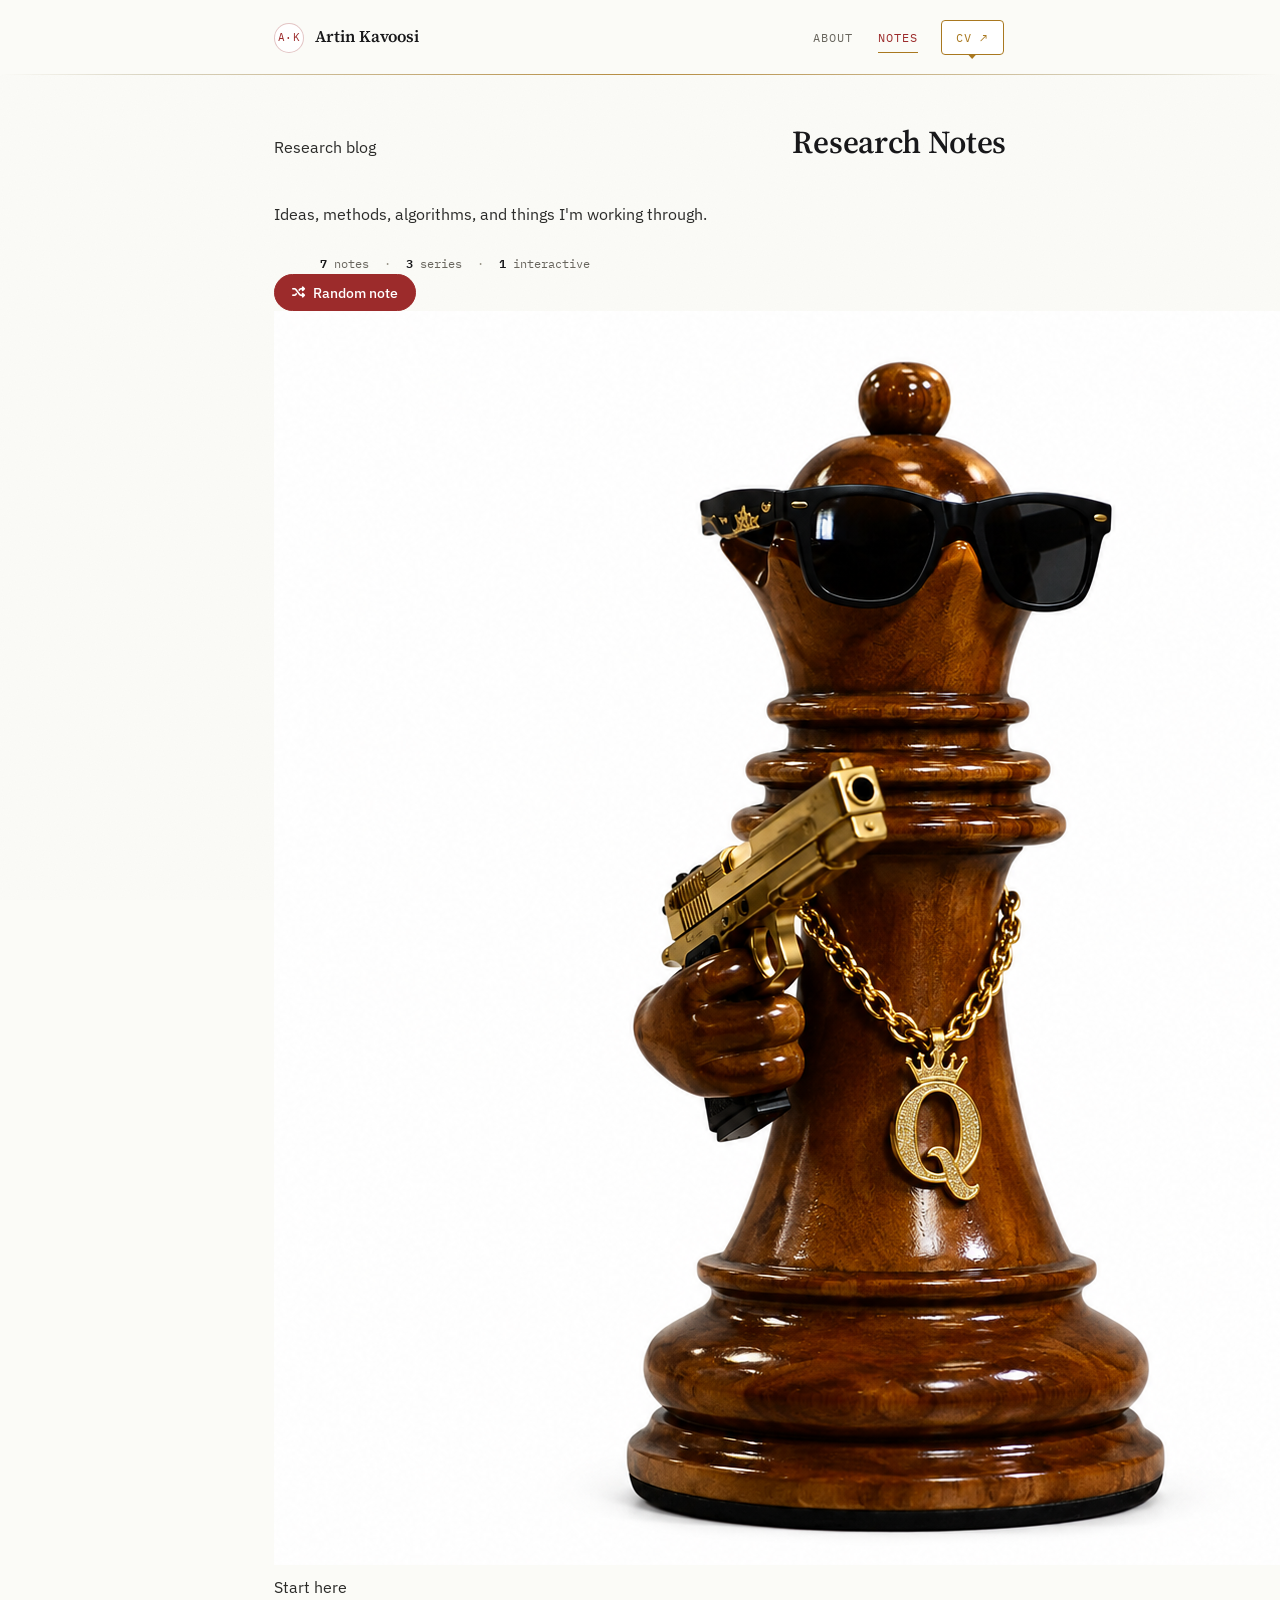
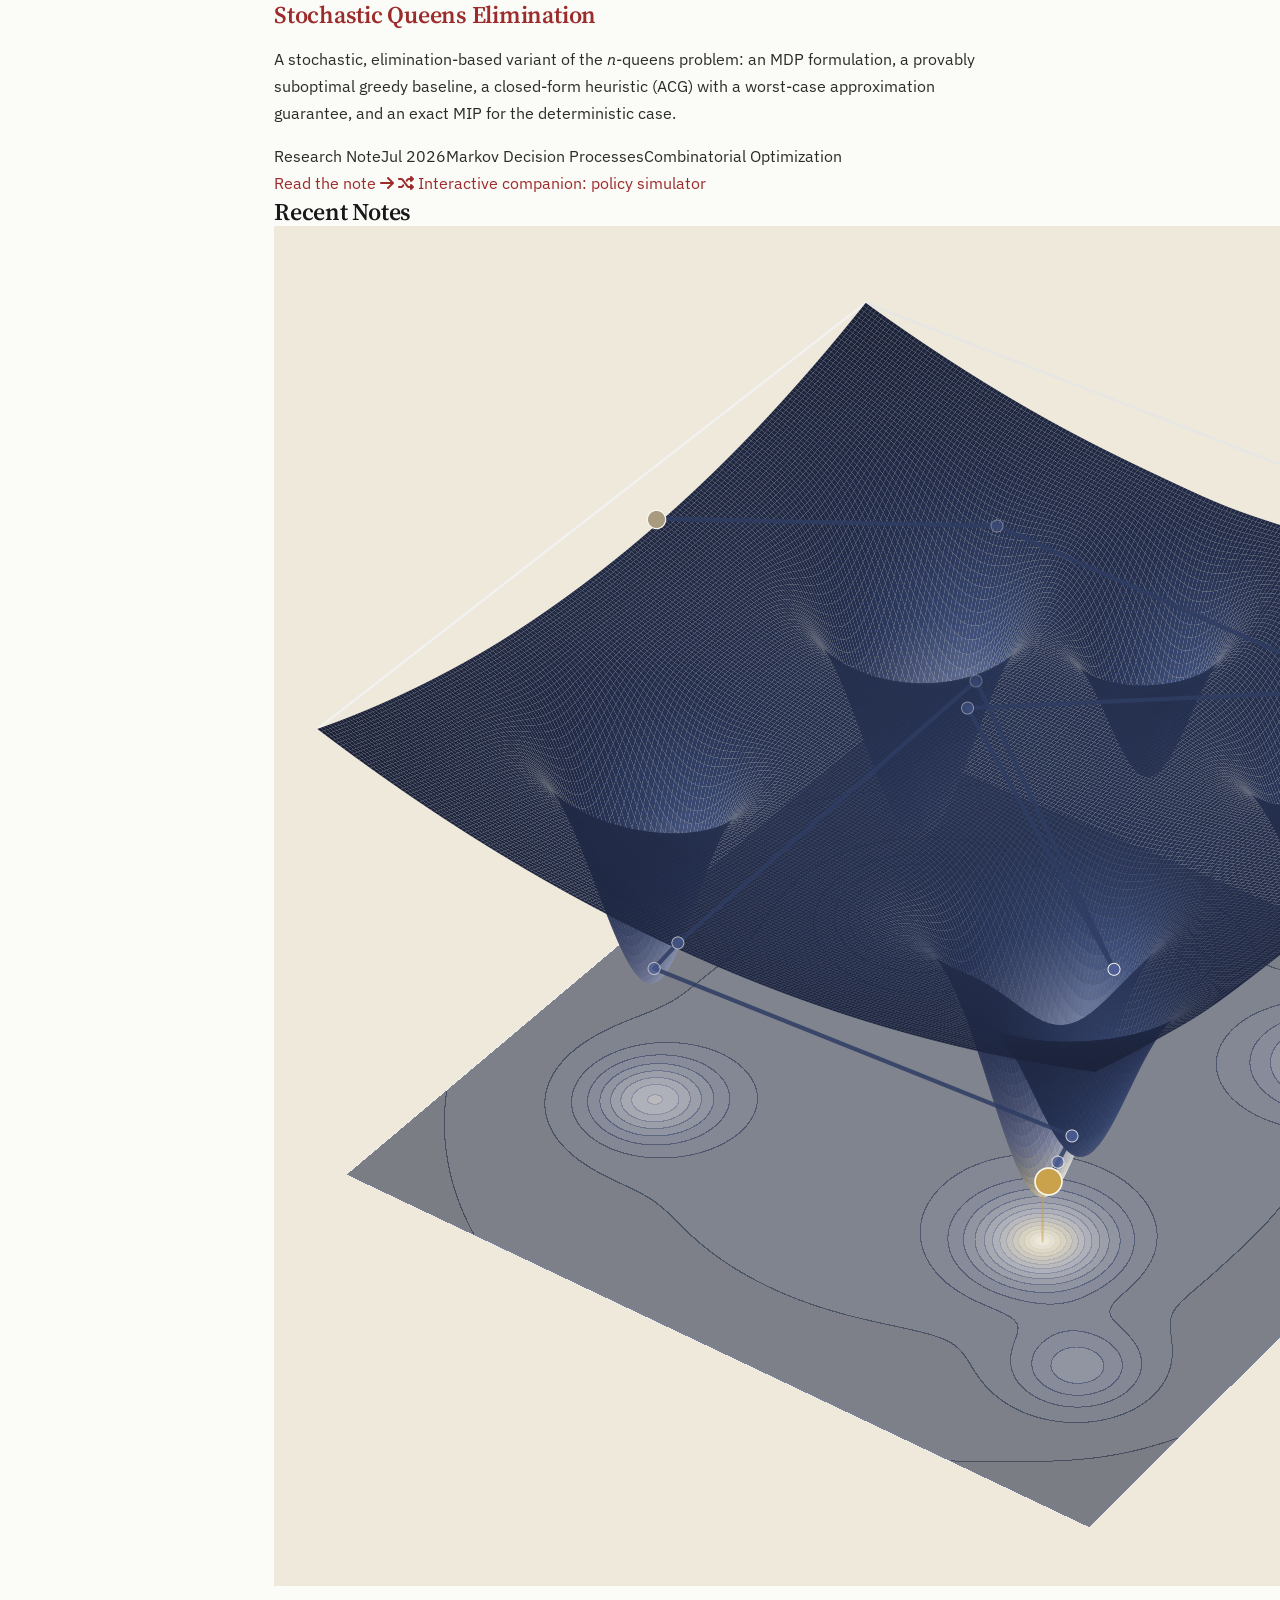
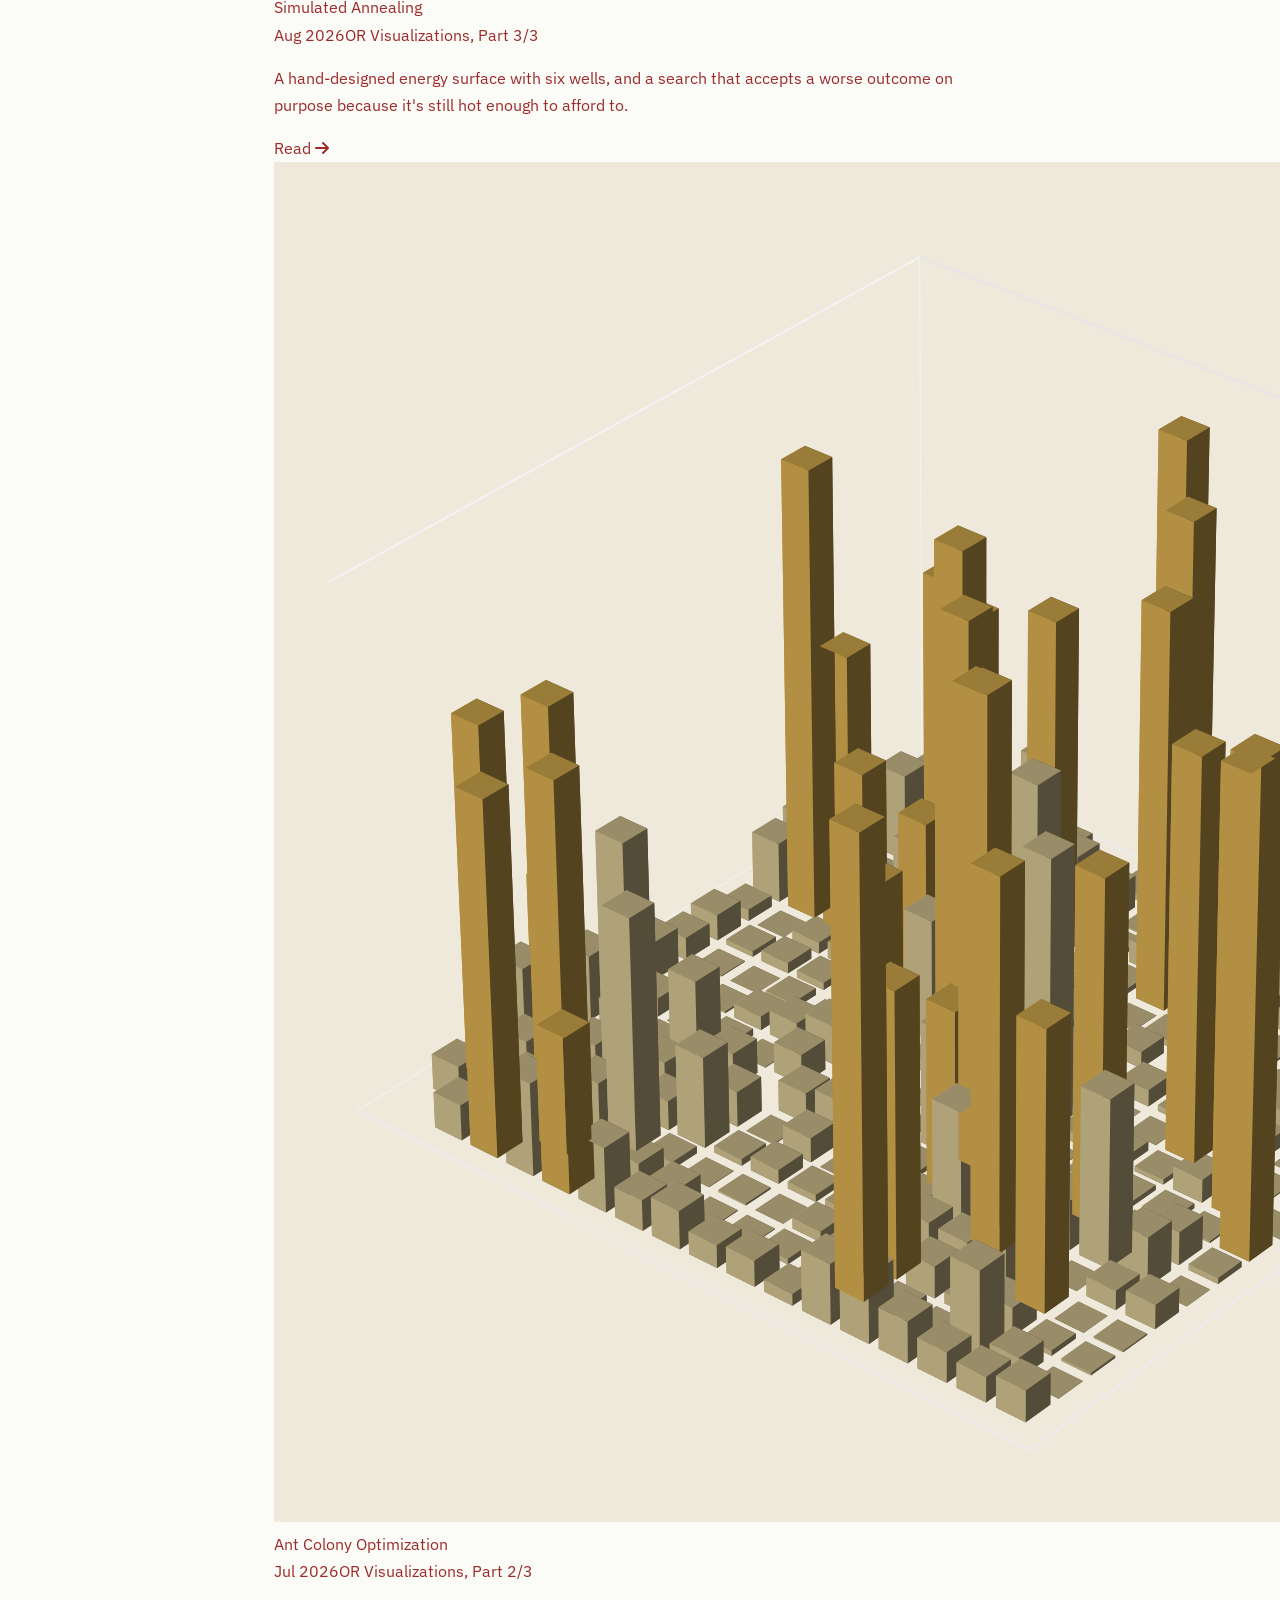
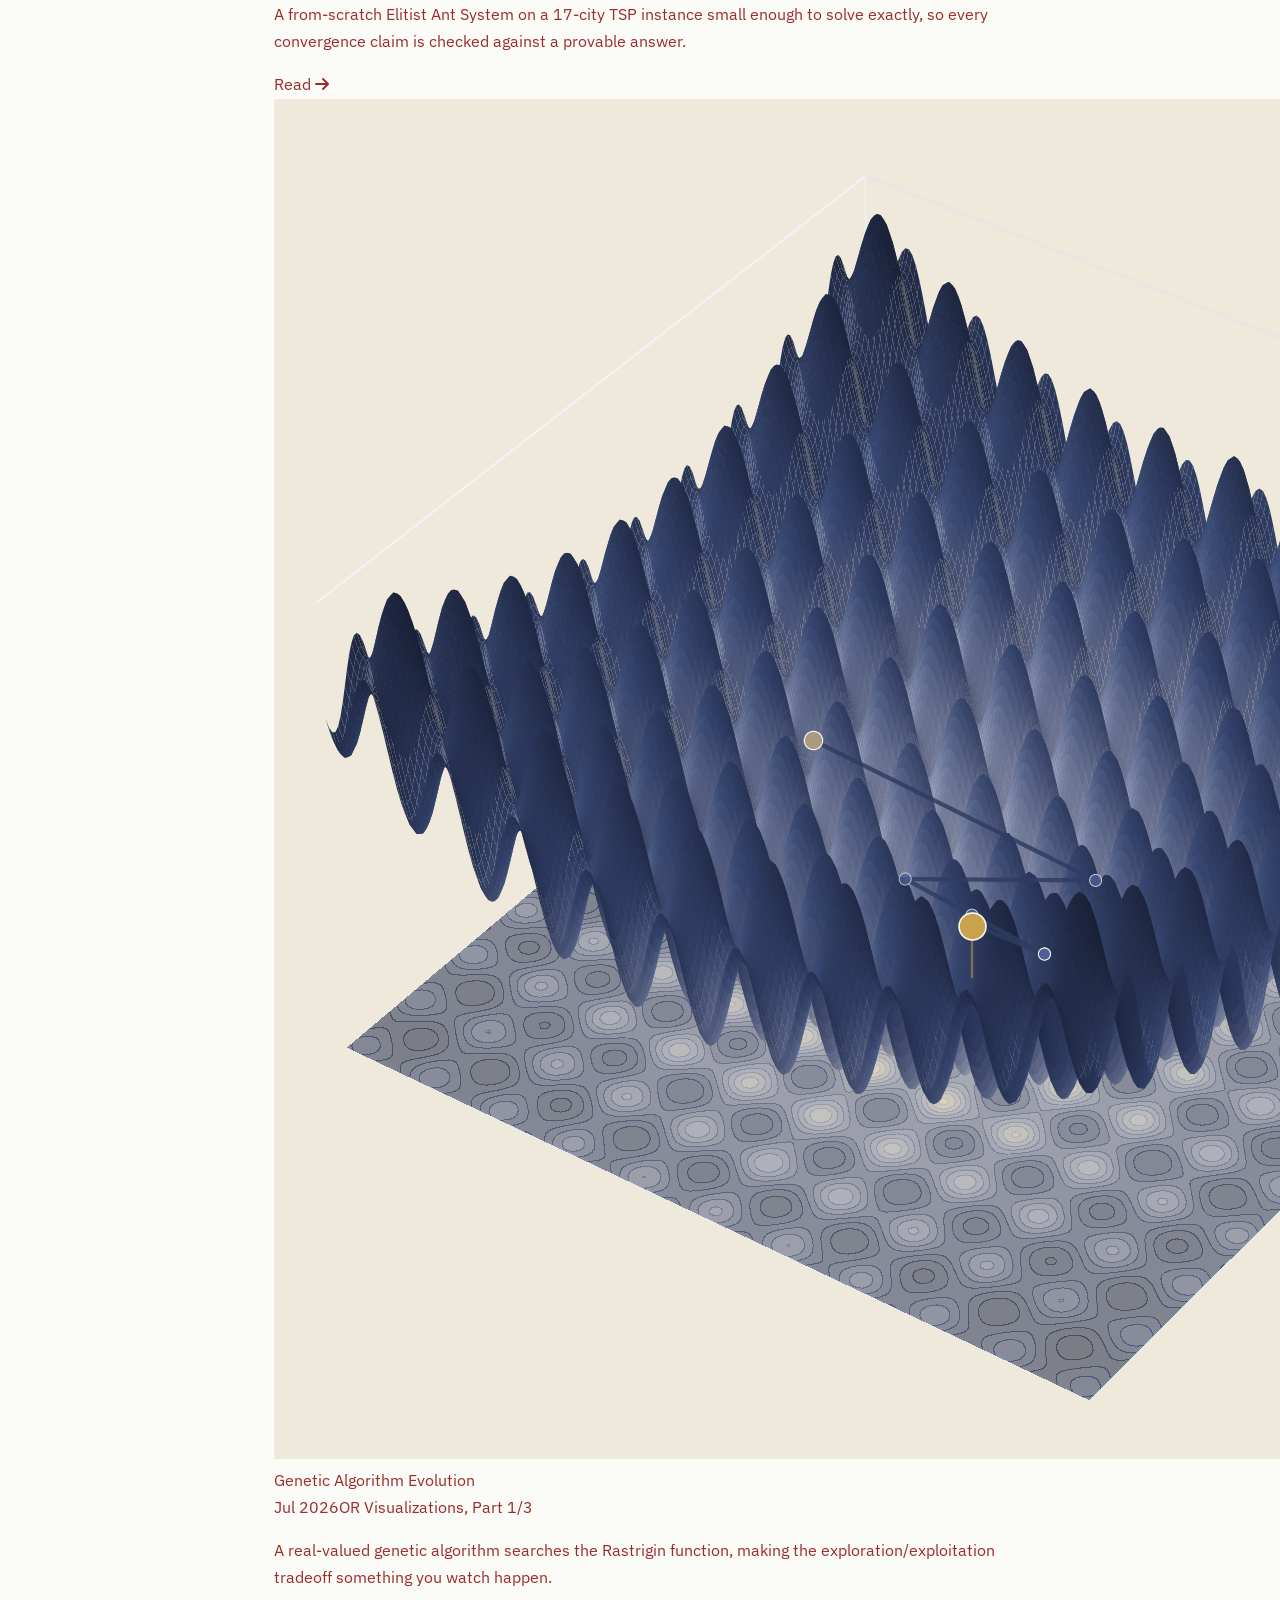
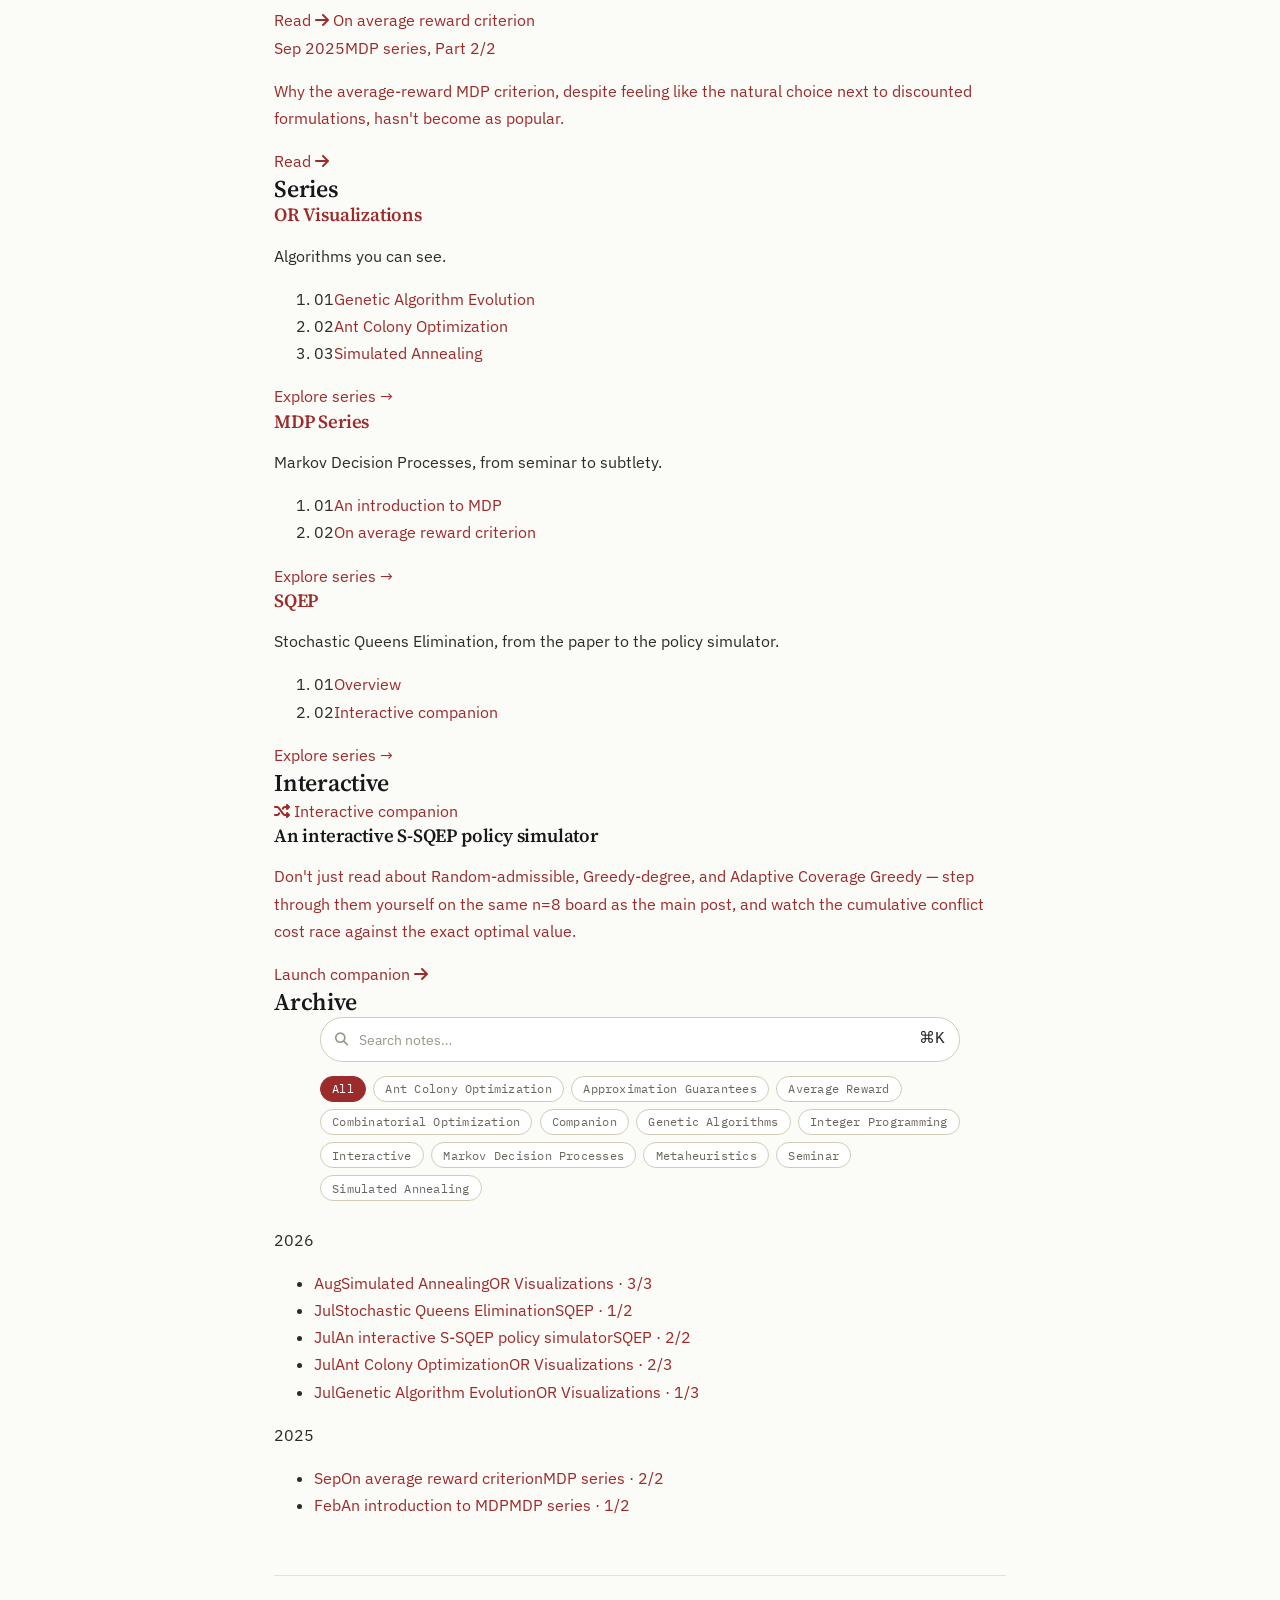
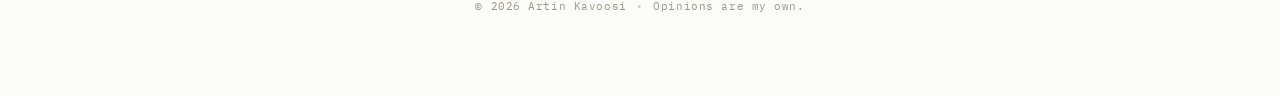
==== blog/index.html @ 8d6b0cf1 "Update index.html" ====
<!DOCTYPE html>
<html lang="en">

<head>
  <meta charset="UTF-8">


  <title>Research Notes — Artin Kavoosi</title>
  <meta name="viewport" content="width=device-width, initial-scale=1">
  <meta name="description" content="Notes and posts by Artin Kavoosi on research, operations research, and machine learning.">
  <meta name="theme-color" content="#ffffff">
  <link rel="canonical" href="https://akavosi.github.io/blog/">
  <link rel="alternate" type="application/rss+xml" title="Artin Kavoosi — Research Notes" href="../feed.xml">

  <link rel="icon" type="image/png" sizes="32x32" href="../favicon.png">
  <link rel="shortcut icon" type="image/png" href="../favicon.png">

  <link rel="preconnect" href="https://fonts.googleapis.com">
  <link rel="preconnect" href="https://fonts.gstatic.com" crossorigin>
  <link href="https://fonts.googleapis.com/css2?family=Fraunces:ital,opsz,wght@0,9..144,400;0,9..144,500;0,9..144,600;0,9..144,700;1,9..144,400;1,9..144,500&amp;family=Source+Serif+4:opsz,wght@8..60,400;8..60,500;8..60,600;8..60,700&amp;family=IBM+Plex+Mono:wght@400;500&amp;family=IBM+Plex+Sans:wght@300;400;500;600&amp;display=swap" rel="stylesheet">
  <link rel="stylesheet" href="https://cdnjs.cloudflare.com/ajax/libs/font-awesome/6.5.1/css/all.min.css">

  <link rel="stylesheet" href="../style.css">
  <link rel="stylesheet" href="blog.css">
</head>

<body class="notes">

  <script>
    if (!window.matchMedia || !window.matchMedia('(prefers-reduced-motion: reduce)').matches) {
      document.documentElement.classList.add('js-ready');
    }
  </script>

  <a href="#main" class="skip-link">Skip to content</a>
  <div class="grain" aria-hidden="true"></div>

  <header class="site-header">
    <div class="header-inner">
      <a href="../index.html" class="branding" aria-label="Artin Kavoosi — home">
        <span class="monogram" aria-hidden="true">A·K</span>
        <span class="brand-name">Artin Kavoosi</span>
      </a>

              <nav class="nav-links" aria-label="Primary">
          <a href="../index.html#about">About</a>
          <a href="index.html" class="active">Notes</a>
          <a href="../cv.pdf" class="nav-primary" target="_blank" rel="noopener" aria-label="Curriculum Vitae (PDF, opens in new tab)">CV ↗</a>
        </nav>
    </div>
  </header>

  <main class="page" id="main">
    <div class="page-inner">

      <div class="blog-hero">
        <span class="blog-hero-eyebrow">Research blog</span>
        <h1>Research Notes</h1>
        <p>Ideas, methods, algorithms, and things I'm working through.</p>
      </div>

      <div class="blog-hero-bar">
        <div class="blog-stats" id="blog-stats">
          <span><strong id="stat-notes">7</strong> notes</span>
          <span class="blog-stats-sep">&middot;</span>
          <span><strong id="stat-series">3</strong> series</span>
          <span class="blog-stats-sep">&middot;</span>
          <span><strong id="stat-interactive">1</strong> interactive</span>
        </div>
        <button class="surprise-btn" id="surprise-btn" type="button" title="Jump to a random note">
          <i class="fas fa-shuffle" aria-hidden="true"></i>
          <span>Random note</span>
        </button>
      </div>

      <!-- =========================================================
           Featured — visual centerpiece, pulled out of any list.
           ========================================================= -->
      <section class="featured-note" aria-labelledby="featured-note-title">
        <a class="featured-note-media" href="posts/sqep.html" tabindex="-1" aria-hidden="true">
          <img src="assets/sqep/queen-hero.png" alt="" loading="eager">
        </a>
        <div class="featured-note-text">
          <span class="featured-note-kicker">Start here</span>
          <h2 id="featured-note-title" class="featured-note-title"><a href="posts/sqep.html">Stochastic Queens Elimination</a></h2>
          <p class="featured-note-desc">
            A stochastic, elimination-based variant of the <em>n</em>-queens problem: an MDP formulation,
            a provably suboptimal greedy baseline, a closed-form heuristic (ACG) with a worst-case
            approximation guarantee, and an exact MIP for the deterministic case.
          </p>
          <div class="meta-line"><span>Research Note</span><span>Jul 2026</span><span>Markov Decision Processes</span><span>Combinatorial Optimization</span></div>
          <div class="featured-note-actions">
            <a class="featured-note-cta" href="posts/sqep.html">Read the note <i class="fas fa-arrow-right" aria-hidden="true"></i></a>
            <a class="featured-note-companion" href="posts/sqep-interactive.html"><i class="fas fa-shuffle" aria-hidden="true"></i> Interactive companion: policy simulator</a>
          </div>
        </div>
      </section>

      <!-- =========================================================
           Recent Notes — 2-column editorial grid.
           ========================================================= -->
      <section class="notes-section" aria-labelledby="recent-heading">
        <div class="notes-section-head"><h2 id="recent-heading">Recent Notes</h2></div>
        <div class="notes-grid">

          <a class="note-card" href="posts/simulated-annealing.html">
            <span class="card-thumb"><img src="assets/simulated-annealing/sa_landscape_3d_hero.png" alt="" loading="lazy"></span>
            <span class="note-card-title">Simulated Annealing</span>
            <div class="meta-line"><span>Aug 2026</span><span>OR Visualizations, Part 3/3</span></div>
            <p class="note-card-desc">A hand-designed energy surface with six wells, and a search that accepts a worse outcome on purpose because it's still hot enough to afford to.</p>
            <span class="note-card-read">Read <i class="fas fa-arrow-right" aria-hidden="true"></i></span>
          </a>

          <a class="note-card" href="posts/ant-colony-optimization.html">
            <span class="card-thumb"><img src="assets/ant-colony-optimization/aco_pheromone_3d_hero.png" alt="" loading="lazy"></span>
            <span class="note-card-title">Ant Colony Optimization</span>
            <div class="meta-line"><span>Jul 2026</span><span>OR Visualizations, Part 2/3</span></div>
            <p class="note-card-desc">A from-scratch Elitist Ant System on a 17-city TSP instance small enough to solve exactly, so every convergence claim is checked against a provable answer.</p>
            <span class="note-card-read">Read <i class="fas fa-arrow-right" aria-hidden="true"></i></span>
          </a>

          <a class="note-card" href="posts/genetic-algorithm-evolution.html">
            <span class="card-thumb"><img src="assets/genetic-algorithm-evolution/ga_landscape_3d_hero.png" alt="" loading="lazy"></span>
            <span class="note-card-title">Genetic Algorithm Evolution</span>
            <div class="meta-line"><span>Jul 2026</span><span>OR Visualizations, Part 1/3</span></div>
            <p class="note-card-desc">A real-valued genetic algorithm searches the Rastrigin function, making the exploration/exploitation tradeoff something you watch happen.</p>
            <span class="note-card-read">Read <i class="fas fa-arrow-right" aria-hidden="true"></i></span>
          </a>

          <a class="note-card is-textual" href="posts/acmdp.html">
            <span class="note-card-title">On average reward criterion</span>
            <div class="meta-line"><span>Sep 2025</span><span>MDP series, Part 2/2</span></div>
            <p class="note-card-desc">Why the average-reward MDP criterion, despite feeling like the natural choice next to discounted formulations, hasn't become as popular.</p>
            <span class="note-card-read">Read <i class="fas fa-arrow-right" aria-hidden="true"></i></span>
          </a>

        </div>
      </section>

      <!-- =========================================================
           Series — curated collections.
           ========================================================= -->
      <section class="series-section" id="series" aria-labelledby="series-heading">
        <div class="notes-section-head"><h2 id="series-heading">Series</h2></div>

        <article class="series-block">
          <div class="series-block-head">
            <h3><a href="posts/genetic-algorithm-evolution.html">OR Visualizations</a></h3>
            <p>Algorithms you can see.</p>
          </div>
          <ol class="series-parts">
            <li><span class="series-part-num">01</span><a href="posts/genetic-algorithm-evolution.html">Genetic Algorithm Evolution</a></li>
            <li><span class="series-part-num">02</span><a href="posts/ant-colony-optimization.html">Ant Colony Optimization</a></li>
            <li><span class="series-part-num">03</span><a href="posts/simulated-annealing.html">Simulated Annealing</a></li>
          </ol>
          <a class="series-explore" href="posts/genetic-algorithm-evolution.html">Explore series →</a>
        </article>

        <article class="series-block">
          <div class="series-block-head">
            <h3><a href="posts/mdp.html">MDP Series</a></h3>
            <p>Markov Decision Processes, from seminar to subtlety.</p>
          </div>
          <ol class="series-parts">
            <li><span class="series-part-num">01</span><a href="posts/mdp.html">An introduction to MDP</a></li>
            <li><span class="series-part-num">02</span><a href="posts/acmdp.html">On average reward criterion</a></li>
          </ol>
          <a class="series-explore" href="posts/mdp.html">Explore series →</a>
        </article>

        <article class="series-block">
          <div class="series-block-head">
            <h3><a href="posts/sqep.html">SQEP</a></h3>
            <p>Stochastic Queens Elimination, from the paper to the policy simulator.</p>
          </div>
          <ol class="series-parts">
            <li><span class="series-part-num">01</span><a href="posts/sqep.html">Overview</a></li>
            <li><span class="series-part-num">02</span><a href="posts/sqep-interactive.html">Interactive companion</a></li>
          </ol>
          <a class="series-explore" href="posts/sqep.html">Explore series →</a>
        </article>
      </section>

      <!-- =========================================================
           Interactive companions.
           ========================================================= -->
      <section class="interactive-section" aria-labelledby="interactive-heading">
        <div class="notes-section-head"><h2 id="interactive-heading">Interactive</h2></div>
        <a class="interactive-card" href="posts/sqep-interactive.html">
          <div class="interactive-card-text">
            <span class="interactive-card-kicker"><i class="fas fa-shuffle" aria-hidden="true"></i> Interactive companion</span>
            <h3>An interactive S-SQEP policy simulator</h3>
            <p>Don't just read about Random-admissible, Greedy-degree, and Adaptive Coverage Greedy — step
              through them yourself on the same n=8 board as the main post, and watch the cumulative
              conflict cost race against the exact optimal value.</p>
            <span class="interactive-card-cta">Launch companion <i class="fas fa-arrow-right" aria-hidden="true"></i></span>
          </div>
        </a>
      </section>

      <!-- =========================================================
           Archive — the complete, searchable, filterable record.
           ========================================================= -->
      <section class="archive-section" aria-labelledby="archive-heading">
        <div class="notes-section-head"><h2 id="archive-heading">Archive</h2></div>

        <div class="notes-filter" role="search">
          <div class="notes-search">
            <i class="fas fa-magnifying-glass" aria-hidden="true"></i>
            <input type="text" id="notes-search-input" placeholder="Search notes&hellip;" aria-label="Search notes">
            <kbd class="notes-search-kbd">&#8984;K</kbd>
          </div>
          <div class="notes-tag-filter" id="notes-tag-filter" role="group" aria-label="Filter by topic">
            <!-- populated by notes.js -->
          </div>
        </div>

        <p class="notes-empty" id="notes-empty" hidden>No notes match that search — try a different term or <button type="button" id="notes-empty-reset">clear the filters</button>.</p>

        <div class="archive-year-group" data-year="2026">
          <div class="archive-year">2026</div>
          <ul class="archive-list">
            <li class="archive-row" data-tags="simulated-annealing,metaheuristics">
              <a href="posts/simulated-annealing.html"><span class="archive-month">Aug</span><span class="archive-title">Simulated Annealing</span><span class="archive-type">OR Visualizations · 3/3</span></a>
            </li>
            <li class="archive-row" data-tags="markov-decision-processes,combinatorial-optimization,approximation-guarantees">
              <a href="posts/sqep.html"><span class="archive-month">Jul</span><span class="archive-title">Stochastic Queens Elimination</span><span class="archive-type">SQEP · 1/2</span></a>
            </li>
            <li class="archive-row" data-tags="integer-programming,markov-decision-processes,companion,interactive">
              <a href="posts/sqep-interactive.html"><span class="archive-month">Jul</span><span class="archive-title">An interactive S-SQEP policy simulator</span><span class="archive-type">SQEP · 2/2</span></a>
            </li>
            <li class="archive-row" data-tags="ant-colony-optimization,metaheuristics">
              <a href="posts/ant-colony-optimization.html"><span class="archive-month">Jul</span><span class="archive-title">Ant Colony Optimization</span><span class="archive-type">OR Visualizations · 2/3</span></a>
            </li>
            <li class="archive-row" data-tags="genetic-algorithms,metaheuristics">
              <a href="posts/genetic-algorithm-evolution.html"><span class="archive-month">Jul</span><span class="archive-title">Genetic Algorithm Evolution</span><span class="archive-type">OR Visualizations · 1/3</span></a>
            </li>
          </ul>
        </div>

        <div class="archive-year-group" data-year="2025">
          <div class="archive-year">2025</div>
          <ul class="archive-list">
            <li class="archive-row" data-tags="markov-decision-processes,average-reward">
              <a href="posts/acmdp.html"><span class="archive-month">Sep</span><span class="archive-title">On average reward criterion</span><span class="archive-type">MDP series · 2/2</span></a>
            </li>
            <li class="archive-row" data-tags="markov-decision-processes,seminar">
              <a href="posts/mdp.html"><span class="archive-month">Feb</span><span class="archive-title">An introduction to MDP</span><span class="archive-type">MDP series · 1/2</span></a>
            </li>
          </ul>
        </div>
      </section>

      <footer class="site-footer">
        <span>© <span id="year"></span> Artin Kavoosi</span>
        <span class="footer-disclaimer">Opinions are my own.</span>
      </footer>

    </div>
  </main>

  <script>
    document.getElementById("year").textContent = new Date().getFullYear();
  </script>

  <script src="notes.js" defer></script>
</body>

</html>
---- style.css ----
:root {
  --bg-base:        #ffffff;
  --bg-elevated:    #ffffff;
  --bg-soft:        #f6f6f4;
  --bg-hover:       #ececea;

  --text-primary:   #1c1c1a;
  --text-body:      #3a3a36;
  --text-muted:     #75756e;
  --text-faint:     #a3a39a;

  --accent:         #2f3d63;
  --accent-bright:  #4d5f96;
  --accent-soft:    rgba(47, 61, 99, 0.08);
  --accent-line:    rgba(47, 61, 99, 0.28);

  --rule:           #e3e2dd;
  --rule-strong:    #cac9c1;

  --status-published: #3f7d4f;
  --status-review:    #b5792a;
  --status-submitted: #8a7c5c;

  --royal-gold:        #a9781f;
  --royal-gold-bright:  #c9a24b;
  --royal-felt:         #f5ecd2;

  --selection-bg:   rgba(47, 61, 99, 0.16);

  --shadow-soft:    0 1px 0 rgba(20,20,15,0.04), 0 8px 22px -14px rgba(20,20,15,0.14);
  --shadow-lift:    0 18px 40px -18px rgba(20,20,15,0.20);

  --font-display:   'Fraunces', 'Iowan Old Style', Georgia, serif;
  --font-body:      'IBM Plex Sans', system-ui, -apple-system, sans-serif;
  --font-mono:      'IBM Plex Mono', 'SF Mono', Menlo, monospace;

  --radius:         4px;
  --radius-lg:      9px;
  --maxw:           780px;
}

*, *::before, *::after { box-sizing: border-box; }
html, body { margin: 0; padding: 0; }

@media (prefers-reduced-motion: no-preference) {
  html { scroll-behavior: smooth; }
}
html { scroll-padding-top: 84px; }

body {
  font-family: var(--font-body);
  font-size: 16px;
  line-height: 1.7;
  color: var(--text-body);
  background-color: var(--bg-base);
  background-image: radial-gradient(circle, rgba(47, 61, 99, 0.06) 1px, transparent 1.3px);
  background-size: 26px 26px;
  -webkit-font-smoothing: antialiased;
  -moz-osx-font-smoothing: grayscale;
  text-rendering: optimizeLegibility;
}

::selection { background: var(--selection-bg); color: var(--text-primary); }

/* faint paper fiber, on top of the dot lattice */
.grain {
  position: fixed;
  inset: 0;
  pointer-events: none;
  z-index: 1;
  opacity: 0.05;
  mix-blend-mode: multiply;
  background-image: url("data:image/svg+xml;utf8,<svg xmlns='http://www.w3.org/2000/svg' width='200' height='200'><filter id='n'><feTurbulence type='fractalNoise' baseFrequency='0.85' numOctaves='2' stitchTiles='stitch'/><feColorMatrix values='0 0 0 0 0.1 0 0 0 0 0.08 0 0 0 0 0.03 0 0 0 0.5 0'/></filter><rect width='200' height='200' filter='url(%23n)'/></svg>");
}

.skip-link {
  position: absolute;
  top: -100px;
  left: 1rem;
  z-index: 100;
  padding: 0.55rem 0.9rem;
  background: var(--accent);
  color: var(--bg-elevated);
  font-family: var(--font-mono);
  font-size: 0.82rem;
  font-weight: 600;
  border-radius: var(--radius);
}
.skip-link:focus { top: 0.6rem; }

h1, h2, h3, h4, h5, h6 {
  font-family: var(--font-display);
  font-weight: 600;
  color: var(--text-primary);
  letter-spacing: -0.01em;
  line-height: 1.2;
  margin: 0;
}

em { font-style: italic; }
strong { color: var(--text-primary); font-weight: 600; }

a {
  color: var(--accent);
  text-decoration: none;
  background-image: linear-gradient(to right, var(--accent-bright), var(--accent));
  background-size: 0% 1px;
  background-repeat: no-repeat;
  background-position: 0 100%;
  transition: background-size 0.3s ease, color 0.18s ease;
}
a:hover, a:focus-visible {
  background-size: 100% 1px;
  color: var(--accent-bright);
}
a:focus-visible {
  outline: 2px solid var(--accent);
  outline-offset: 3px;
  border-radius: 2px;
}



.site-header {
  position: sticky;
  top: 0;
  z-index: 50;
  background-color: color-mix(in srgb, var(--bg-base) 92%, transparent);
  backdrop-filter: blur(10px) saturate(120%);
  -webkit-backdrop-filter: blur(10px) saturate(120%);
  border-bottom: none;
}


.site-header::after {
  content: "";
  position: absolute;
  left: 0;
  right: 0;
  bottom: 0;
  height: 1px;
  background: linear-gradient(
    90deg,
    transparent 0%,
    var(--rule-strong) 12%,
    var(--royal-gold) 50%,
    var(--rule-strong) 88%,
    transparent 100%
  );
  opacity: 0.85;
}

.header-inner {
  max-width: var(--maxw);
  margin: 0 auto;
  padding: 1.25rem 1.5rem;
  display: flex;
  align-items: center;
  justify-content: space-between;
  gap: 1.5rem;
}

.branding {
  display: flex;
  align-items: center;
  gap: 0.7rem;
  color: inherit;
  background: none;
}

.monogram {
  display: inline-grid;
  place-items: center;
  width: 30px;
  height: 30px;
  border: 1px solid var(--accent-line);
  border-radius: 50%;
  font-family: var(--font-mono);
  font-size: 0.66rem;
  letter-spacing: 0.02em;
  color: var(--accent);
  background: var(--bg-elevated);
  transition: transform 0.5s cubic-bezier(.2,.8,.2,1);
}
.branding:hover .monogram { color: var(--royal-gold); }

.brand-name {
  font-family: var(--font-display);
  font-weight: 600;
  font-size: 1.03rem;
  letter-spacing: -0.005em;
  color: var(--text-primary);
}

.nav-links {
  display: flex;
  align-items: center;
  gap: 0.15rem;
  font-family: var(--font-mono);
  font-size: 0.72rem;
}

.nav-links a {
  position: relative;
  margin: 0 0.15rem;
  padding: 0.45rem 0.55rem;
  color: var(--text-muted);
  text-transform: uppercase;
  letter-spacing: 0.09em;
  background: none;
  background-image: none;
  transition: color 0.2s ease;
}


.nav-links a::after {
  content: "";
  position: absolute;
  left: 50%;
  right: 50%;
  bottom: 0.1rem;
  height: 1px;
  background: var(--royal-gold);
  transition: left 0.25s cubic-bezier(.2,.7,.2,1), right 0.25s cubic-bezier(.2,.7,.2,1);
}
.nav-links a:hover,
.nav-links a:focus-visible,
.nav-links a.active {
  color: var(--text-primary);
}
.nav-links a:hover::after,
.nav-links a:focus-visible::after,
.nav-links a.active::after {
  left: 0.55rem;
  right: 0.55rem;
}

.nav-links .nav-primary {
  margin-left: 0.55rem;
  padding: 0.42rem 0.9rem;
  border: 1px solid var(--royal-gold);
  border-radius: var(--radius);
  color: var(--royal-gold);
  background-color: var(--bg-elevated);
  transition: background-color 0.2s ease, color 0.2s ease, border-color 0.2s ease;
}

.nav-links .nav-primary::after { content: none; }
.nav-links .nav-primary::before {
  content: "";
  position: absolute;
  left: 50%;
  bottom: -5px;
  width: 9px;
  height: 5px;
  transform: translateX(-50%);
  background: var(--royal-gold);
  clip-path: polygon(0 0, 100% 0, 50% 100%);
  transition: background-color 0.2s ease;
}
.nav-links .nav-primary:hover,
.nav-links .nav-primary:focus-visible {
  background-color: var(--royal-gold);
  color: var(--bg-elevated);
  border-color: var(--royal-gold);
}

@media (prefers-reduced-motion: no-preference) {
  .branding:hover .monogram { transform: rotate(180deg); }
  .award-card:hover { transform: translateX(2px); }
  .skill-chip:hover { transform: translateY(-1px); }
  .notebook-card:hover { transform: translateY(-2px); }
  .notebook-card:hover .notebook-card-read i { transform: translateX(3px); }
  .featured-post-banner:hover { transform: translateY(-1px); }
}

/* Graceful degradation for missing figures — see notes.js/home.js.
   Keeps a broken asset from ever showing a raw browser broken-image
   icon; shows a quiet on-brand placeholder instead. */
.img-fallback {
  position: relative;
  min-height: 140px;
  display: flex;
  align-items: center;
  justify-content: center;
  background-image: repeating-linear-gradient(135deg, var(--bg-soft), var(--bg-soft) 9px, var(--bg-hover) 9px, var(--bg-hover) 18px);
  border-radius: var(--radius);
}
.img-fallback img { display: none; }
.img-fallback::after {
  content: "Figure unavailable";
  font-family: var(--font-mono);
  font-size: 0.7rem;
  letter-spacing: 0.05em;
  color: var(--text-faint);
  background: var(--bg-elevated);
  padding: 0.3rem 0.7rem;
  border: 1px solid var(--rule);
  border-radius: 99px;
}
.img-fallback-inline { opacity: 0; position: absolute; }

.page { padding: 0 0 5rem; position: relative; z-index: 2; }

.page-inner {
  max-width: var(--maxw);
  margin: 0 auto;
  padding: 0 1.5rem;
}

.content { min-width: 0; }

/* =========================================================
   Hero
   ========================================================= */

.hero {
  padding: 3.4rem 0 3rem;
  text-align: left;
  position: relative;
}

.hero-top {
  display: grid;
  grid-template-columns: 220px minmax(0, 1fr);
  align-items: start;
  gap: 2.4rem;
  margin-bottom: 2.3rem;
}

.hero-portrait {
  grid-column: 1;
  display: flex;
  flex-direction: column;
  gap: 0.9rem;
}
.hero-photo {
  display: block;
  width: 100%;
  aspect-ratio: 4 / 5;
  border-radius: var(--radius);
  margin: 0;
  object-fit: cover;
  object-position: top center;
  border: 1px solid var(--rule-strong);
}

/* Small circular icon links under the portrait -- quieter than a row
   of labeled pill buttons, closer to a simple social-icon treatment. */
.hero-social {
  display: flex;
  flex-wrap: wrap;
  gap: 0.5rem;
}
.hero-social a {
  display: inline-flex;
  align-items: center;
  justify-content: center;
  width: 32px;
  height: 32px;
  border-radius: 50%;
  border: 1px solid var(--rule-strong);
  color: var(--text-muted);
  background: var(--bg-elevated);
  font-size: 0.86rem;
  background-image: none;
  transition: color 0.18s ease, border-color 0.18s ease, background-color 0.18s ease;
}
.hero-social a:hover, .hero-social a:focus-visible {
  color: var(--accent);
  border-color: var(--accent-line);
  background-color: var(--accent-soft);
}

.hero-intro {
  grid-column: 2;
  min-width: 0;
}

.hero h1 {
  font-size: 2.6rem;
  letter-spacing: -0.02em;
  margin-bottom: 1.1rem;
}

.hero-bio {
  max-width: 62ch;
  font-size: 1rem;
  line-height: 1.7;
  color: var(--text-body);
  margin: 0 0 1.05rem;
}

.hero-jump {
  display: flex;
  flex-wrap: wrap;
  align-items: center;
  gap: 0 0;
  font-family: var(--font-mono);
  font-size: 0.78rem;
  letter-spacing: 0.03em;
  color: var(--text-muted);
  margin: 1.4rem 0 0.7rem;
}
.hero-jump a { color: var(--text-muted); padding: 0.2rem 0.6rem 0.2rem 0; }
.hero-jump a:first-child { padding-left: 0; }
.hero-jump a:hover, .hero-jump a:focus-visible { color: var(--accent); }
.hero-jump a:not(:last-child)::after {
  content: "·";
  margin-left: 0.6rem;
  color: var(--rule-strong);
}

.hero-contact-line {
  font-family: var(--font-mono);
  font-size: 0.84rem;
  color: var(--text-muted);
}
.hero-contact-line a { color: var(--accent); }
.hero-contact-line a:hover { color: var(--accent-bright); }

/* News strip */
.news-strip {
  margin: 0 0 0;
  padding: 1.1rem 1.4rem;
  background: var(--bg-elevated);
  border: 1px solid var(--rule);
  border-radius: var(--radius-lg);
  text-align: left;
  box-shadow: var(--shadow-soft);
}
.news-strip-label {
  display: block;
  font-family: var(--font-mono);
  font-size: 0.66rem;
  letter-spacing: 0.14em;
  text-transform: uppercase;
  color: var(--accent);
  margin-bottom: 0.6rem;
}
.news-strip ul {
  list-style: none;
  margin: 0;
  padding: 0;
  display: flex;
  flex-direction: column;
  gap: 0.4rem;
}
.news-strip li {
  font-size: 0.88rem;
  color: var(--text-body);
  line-height: 1.5;
}
.news-strip .news-date {
  font-family: var(--font-mono);
  font-size: 0.74rem;
  color: var(--accent);
  font-weight: 600;
  margin-right: 0.35rem;
}

/* Featured post banner */
.featured-post-banner {
  display: flex;
  align-items: center;
  gap: 0.9rem;
  margin: 1rem 0 0;
  background: linear-gradient(135deg, var(--royal-felt), var(--bg-elevated));
  border: 1px solid var(--royal-gold);
  border-radius: var(--radius-lg);
  padding: 0.9rem 1.15rem;
  text-align: left;
  text-decoration: none;
  background-image: none;
  box-shadow: var(--shadow-soft);
  transition: transform 0.15s ease, box-shadow 0.2s ease;
}
.featured-post-banner:hover {
  box-shadow: var(--shadow-lift);
}
.featured-post-icon {
  flex: none;
  width: 32px;
  height: 32px;
  display: flex;
  align-items: center;
  justify-content: center;
  border-radius: 50%;
  background: linear-gradient(135deg, var(--royal-gold-bright), var(--royal-gold));
  color: var(--bg-elevated);
  font-size: 0.8rem;
}
.featured-post-text { display: flex; flex-direction: column; gap: 0.1rem; min-width: 0; }
.featured-post-kicker {
  font-family: var(--font-mono);
  font-size: 0.66rem;
  letter-spacing: 0.1em;
  text-transform: uppercase;
  color: var(--royal-gold);
}
.featured-post-title {
  font-family: var(--font-display);
  font-size: 0.98rem;
  font-weight: 600;
  color: var(--text-primary);
  line-height: 1.35;
}
.featured-post-arrow { margin-left: auto; color: var(--text-muted); flex: none; }
.featured-post-banner:hover .featured-post-arrow { color: var(--royal-gold); }



.section-thread {
  max-width: 640px;
  margin: 0 auto;
}

.section {
  max-width: 640px;
  margin: 0 auto 3.4rem;
  scroll-margin-top: 90px;
  position: relative;
}

.pull-quote {
  font-family: var(--font-display);
  font-style: italic;
  font-size: 1.32rem;
  line-height: 1.5;
  color: var(--text-primary);
  max-width: 52ch;
  margin: 1.6rem 0 0.4rem;
  padding-left: 1.2rem;
  border-left: 2px solid var(--royal-gold);
}

.section-head {
  display: flex;
  align-items: center;
  gap: 0.85rem;
  margin-bottom: 1.4rem;
  padding-bottom: 0.55rem;
  border-bottom: 1px solid var(--rule);
  position: relative;
}

.section-num {
  flex: none;
  width: 30px;
  height: 30px;
  display: inline-flex;
  align-items: center;
  justify-content: center;
  border-radius: 50%;
  border: 1px solid var(--accent-line);
  background: var(--bg-elevated);
  font-family: var(--font-display);
  font-style: italic;
  font-size: 0.82rem;
  color: var(--accent);
  box-shadow: 0 0 0 4px var(--bg-base);
}

.section h2 { font-size: 1.55rem; letter-spacing: -0.015em; }

.subsection-title {
  font-family: var(--font-mono);
  font-size: 0.7rem;
  letter-spacing: 0.13em;
  text-transform: uppercase;
  color: var(--text-muted);
  margin: 2rem 0 0.9rem;
  display: flex;
  align-items: center;
  gap: 0.65rem;
}
.subsection-title::before,
.subsection-title::after { content: ""; flex: 1; height: 1px; background: var(--rule); }
.subsection-title::before { flex: 0 0 16px; }
.subsection-title:first-child { margin-top: 0; }

.section p { margin: 0 0 1rem; font-size: 1rem; color: var(--text-body); }

.section p.lede {
  font-family: var(--font-display);
  font-size: 1.15rem;
  line-height: 1.65;
  color: var(--text-primary);
  margin-bottom: 1.1rem;
}


.lede.drop-cap::first-letter {
  font-family: var(--font-display);
  font-weight: 600;
  font-size: 3.4rem;
  float: left;
  line-height: 0.82;
  margin: 0.05em 0.09em 0 0;
  color: var(--royal-gold);
}

.research-note {
  padding: 1rem 1.2rem;
  background: var(--bg-elevated);
  border-left: 2px solid var(--accent);
  border-radius: 0 var(--radius) var(--radius) 0;
  margin: 1.2rem 0;
}
.research-note p { margin: 0; color: var(--text-body); font-size: 0.96rem; }

/* Status badges */
.status-badge {
  display: inline-flex;
  align-items: center;
  gap: 0.35rem;
  font-family: var(--font-mono);
  font-size: 0.63rem;
  letter-spacing: 0.07em;
  text-transform: uppercase;
  padding: 0.2rem 0.55rem;
  border-radius: 99px;
  border: 1px solid currentColor;
  white-space: nowrap;
}
.status-badge::before { content: ""; width: 6px; height: 6px; border-radius: 50%; background: currentColor; }
.status-badge.is-published { color: var(--status-published); }
.status-badge.is-review    { color: var(--status-review); }
.status-badge.is-submitted { color: var(--status-submitted); }
.status-badge.is-preprint  { color: var(--accent); }


.pub-list { list-style: none; padding: 0; margin: 0; display: flex; flex-direction: column; gap: 0.35rem; }

.pub-item {
  display: grid;
  grid-template-columns: 52px 1fr;
  gap: 1.1rem;
  padding: 1.05rem 0.7rem;
  border-top: 1px solid var(--rule);
  border-left: 2px solid transparent;
  border-radius: 0 var(--radius) var(--radius) 0;
  transition: border-left-color 0.2s ease, padding-left 0.2s ease, background-color 0.2s ease;
}
.pub-item:first-child { border-top: 0; padding-top: 0.4rem; }
.pub-item:last-child { border-bottom: 1px solid var(--rule); padding-bottom: 1.2rem; }
.pub-item:hover { border-left-color: var(--accent); padding-left: 1rem; background-color: var(--accent-soft); }
.pub-item:hover .pub-year { color: var(--accent); }

.pub-year { font-family: var(--font-mono); font-size: 0.82rem; color: var(--text-faint); padding-top: 0.15rem; transition: color 0.2s ease; }
.pub-body { min-width: 0; }
.pub-title { font-family: var(--font-display); font-weight: 500; font-size: 1.02rem; color: var(--text-primary); line-height: 1.4; margin-bottom: 0.4rem; }
.pub-authors { font-size: 0.88rem; color: var(--text-muted); margin-bottom: 0.25rem; }
.pub-authors strong { color: var(--accent); font-weight: 500; }
.pub-venue { font-size: 0.84rem; color: var(--text-muted); margin-bottom: 0.5rem; }
.pub-venue em { color: var(--text-body); font-family: var(--font-display); font-style: italic; }

.pub-links { display: flex; align-items: center; flex-wrap: wrap; gap: 0.65rem; margin-top: 0.3rem; }
.doi-link {
  display: inline-flex; align-items: center; gap: 0.3rem;
  font-family: var(--font-mono); font-size: 0.76rem; color: var(--accent);
  border-bottom: 1px solid var(--accent-line); background: none;
}
.doi-link:hover { color: var(--accent-bright); border-bottom-color: var(--accent-bright); }

.scholar-note { font-size: 0.85rem; color: var(--text-muted); margin: -0.2rem 0 0.9rem; }
.scholar-note a { color: var(--accent); }

/* Projects */
.project-grid { display: grid; grid-template-columns: repeat(auto-fill, minmax(240px, 1fr)); gap: 1rem; }
.project-card {
  background: var(--bg-elevated); border: 1px dashed var(--rule-strong); border-radius: var(--radius-lg);
  padding: 1.3rem; text-align: center;
}
.project-desc { color: var(--text-muted); font-style: italic; font-family: var(--font-display); margin: 0 0 1rem; }
.btn-github {
  display: inline-flex; align-items: center; gap: 0.45rem;
  font-family: var(--font-mono); font-size: 0.78rem; color: var(--text-primary);
  background: var(--bg-soft); border: 1px solid var(--rule-strong);
  padding: 0.45rem 0.85rem; border-radius: var(--radius);
  background-image: none; transition: background-color 0.2s ease, border-color 0.2s ease, color 0.2s ease;
}
.btn-github:hover { background-color: var(--accent); border-color: var(--accent); color: var(--bg-elevated); }

/* Timeline (education) */
.timeline { list-style: none; padding: 0; margin: 0; display: flex; flex-direction: column; }
.timeline-item { display: grid; grid-template-columns: 128px 1fr; gap: 1.3rem; padding: 0.85rem 0; border-top: 1px solid var(--rule); }
.timeline-item:first-child { border-top: 0; }
.timeline-date { font-family: var(--font-mono); font-size: 0.76rem; color: var(--text-muted); padding-top: 0.15rem; }
.timeline-title { font-size: 0.98rem; font-weight: 500; color: var(--text-primary); }
.timeline-place { font-size: 0.88rem; color: var(--text-muted); font-family: var(--font-display); font-style: italic; margin-top: 0.1rem; }
.timeline-extra { font-size: 0.86rem; color: var(--text-muted); margin-top: 0.3rem; }

/* Awards */
.awards-grid { display: grid; grid-template-columns: repeat(auto-fill, minmax(260px, 1fr)); gap: 0.9rem; }
.award-card {
  background: var(--bg-elevated); border: 1px solid var(--rule); border-left: 3px solid var(--royal-gold);
  border-radius: 0 var(--radius-lg) var(--radius-lg) 0; padding: 1.05rem 1.2rem;
  transition: background-color 0.2s ease, transform 0.2s ease;
}
.award-card:hover { background-color: var(--bg-soft); }
.award-icon { color: var(--royal-gold); margin-right: 0.45rem; }
.award-title { font-size: 0.95rem; font-weight: 500; color: var(--text-primary); margin-bottom: 0.3rem; line-height: 1.4; }
.award-meta { font-family: var(--font-mono); font-size: 0.74rem; color: var(--text-muted); }

/* Experience blocks (research / teaching / industry) */
.exp-block { padding: 1.1rem 0; border-top: 1px solid var(--rule); }
.exp-block:first-of-type { border-top: 0; padding-top: 0.2rem; }
.exp-header { display: flex; justify-content: space-between; align-items: baseline; gap: 1rem; margin-bottom: 0.35rem; flex-wrap: wrap; }
.exp-role { font-size: 0.98rem; }
.exp-role strong { color: var(--text-primary); }
.exp-place { color: var(--text-muted); margin-left: 0.2rem; font-style: italic; font-family: var(--font-display); }
.exp-dates { white-space: nowrap; font-family: var(--font-mono); font-size: 0.76rem; color: var(--text-muted); }
.exp-text { margin: 0.3rem 0 0; font-size: 0.93rem; color: var(--text-body); max-width: 60ch; }

.teaching-block { padding: 0.95rem 0; border-top: 1px solid var(--rule); }
.teaching-block:first-of-type { border-top: 0; padding-top: 0.2rem; }
.teaching-role { display: flex; flex-wrap: wrap; align-items: baseline; gap: 0.55rem; margin-bottom: 0.35rem; }
.teaching-place { font-size: 0.8rem; color: var(--text-muted); font-family: var(--font-mono); }
.teaching-courses { font-size: 0.92rem; color: var(--text-body); margin: 0; }

/* Skills */
.skills-group { margin-bottom: 1.3rem; }
.skills-group:last-child { margin-bottom: 0; }
.skills-group-label {
  font-family: var(--font-mono); font-size: 0.7rem; letter-spacing: 0.1em; text-transform: uppercase;
  color: var(--accent); display: block; margin-bottom: 0.6rem;
}
.skills-chips { display: flex; flex-wrap: wrap; gap: 0.45rem; }
.skill-chip {
  font-size: 0.83rem; color: var(--text-body); background: var(--bg-elevated);
  border: 1px solid var(--rule); padding: 0.38rem 0.8rem; border-radius: 99px;
  transition: border-color 0.2s ease, color 0.2s ease, background-color 0.2s ease, transform 0.2s ease;
}
.skill-chip:hover { border-color: var(--accent-line); color: var(--accent); background-color: var(--accent-soft); }

/* Footer */
.site-footer {
  margin-top: 3.5rem; padding-top: 1.3rem; border-top: 1px solid var(--rule);
  font-family: var(--font-mono); font-size: 0.7rem; letter-spacing: 0.05em; color: var(--text-faint);
  display: flex; justify-content: center; align-items: center; gap: 0.6rem; flex-wrap: wrap;
  max-width: var(--maxw); margin-left: auto; margin-right: auto; padding-left: 1.5rem; padding-right: 1.5rem;
}
.footer-disclaimer::before { content: "\2022"; margin-right: 0.6rem; color: var(--rule-strong); }

@media (prefers-reduced-motion: no-preference) {
  .hero {
    opacity: 0; transform: translateY(8px);
    animation: reveal 0.6s cubic-bezier(.2,.7,.2,1) forwards;
    animation-delay: 0.02s;
  }
  @keyframes reveal { to { opacity: 1; transform: translateY(0); } }

  /* Scroll-triggered reveal, progressive enhancement only: sections are
     fully visible by default, and only start hidden-until-scrolled-into-view
     once home.js confirms it's running (html.js-ready) — see home.js. */
  html.js-ready .section {
    opacity: 0;
    transform: translateY(16px);
    transition: opacity 0.7s cubic-bezier(.2,.7,.2,1), transform 0.7s cubic-bezier(.2,.7,.2,1);
  }
  html.js-ready .section.in-view {
    opacity: 1;
    transform: translateY(0);
  }
}

.scroll-progress {
  position: fixed;
  top: 0;
  left: 0;
  height: 2px;
  width: 0%;
  background: var(--accent);
  opacity: 0.55;
  z-index: 60;
  pointer-events: none;
}
@media (prefers-reduced-motion: no-preference) {
  .scroll-progress { transition: width 0.15s ease-out; }
}



.section-rail {
  display: none;
}

@media (min-width: 1280px) {
  .section-rail {
    display: flex;
    flex-direction: column;
    gap: 0.55rem;
    position: fixed;
    left: clamp(20px, 3.5vw, 56px);
    top: 50%;
    transform: translateY(-50%);
    z-index: 40;
  }

  .section-rail a {
    display: flex;
    align-items: center;
    gap: 0.6rem;
    text-decoration: none;
    background: none;
    color: var(--text-faint);
    line-height: 1;
  }

  .section-rail .rail-num {
    font-family: var(--font-mono);
    font-size: 0.66rem;
    letter-spacing: 0.02em;
    width: 1.4rem;
    text-align: right;
    flex: none;
  }

  .section-rail .rail-label {
    font-family: var(--font-mono);
    font-size: 0.7rem;
    letter-spacing: 0.02em;
    white-space: nowrap;
    max-width: 0;
    overflow: hidden;
    opacity: 0;
    transition: max-width 0.25s ease, opacity 0.2s ease;
  }

  .section-rail a:hover .rail-label,
  .section-rail a:focus-visible .rail-label,
  .section-rail a.is-active .rail-label {
    max-width: 140px;
    opacity: 1;
  }

  .section-rail a:hover,
  .section-rail a:focus-visible {
    color: var(--text-muted);
  }

  .section-rail a.is-active {
    color: var(--accent);
  }

  .section-rail a.is-active .rail-num {
    color: var(--accent);
  }
}

@media (min-width: 1280px) and (prefers-reduced-motion: reduce) {
  .section-rail .rail-label { transition: none; }
}

@media (max-width: 640px) {
  .hero { padding: 3rem 0 2rem; text-align: center; }
  .hero-top { grid-template-columns: 1fr; gap: 1.2rem; margin-bottom: 1.8rem; }
  .hero-portrait { align-items: center; }
  .hero-photo { width: 148px; height: 185px; margin: 0 auto; }
  .hero-social { justify-content: center; }
  .hero h1 { font-size: 2.2rem; }
  .hero-bio { margin-left: auto; margin-right: auto; }
  .hero-jump { justify-content: center; }
  .hero-jump a:first-child { padding-left: 0.6rem; }
  .section h2 { font-size: 1.3rem; }
  .pub-item { grid-template-columns: 1fr; gap: 0.35rem; }
  .pub-year { padding-top: 0; }
  .timeline-item { grid-template-columns: 1fr; gap: 0.2rem; }
  .exp-header { flex-direction: column; gap: 0.2rem; }
  .project-grid, .awards-grid { grid-template-columns: 1fr; }
  .nav-links { font-size: 0.72rem; }
  .header-inner { padding: 0.85rem 1.1rem; }
  .research-groups { grid-template-columns: 1fr; }
  .notebook-grid { grid-template-columns: 1fr; }
}

/* =========================================================
   Research identity — typographic groups (no diagram; the
   grouping itself, via mono labels + serif terms, is the
   structure). Sits at the end of the Research section.
   ========================================================= */
.research-groups {
  display: grid;
  grid-template-columns: repeat(3, 1fr);
  gap: 1.4rem;
  margin-top: 1.8rem;
  padding-top: 1.6rem;
  border-top: 1px solid var(--rule);
}
.research-group-label {
  display: block;
  font-family: var(--font-mono);
  font-size: 0.7rem;
  letter-spacing: 0.1em;
  text-transform: uppercase;
  color: var(--accent);
  margin-bottom: 0.5rem;
}
.research-group-terms {
  font-family: var(--font-display);
  font-size: 1rem;
  color: var(--text-primary);
  line-height: 1.5;
}

/* =========================================================
   From the Notebook — homepage teaser for the blog. Unnumbered
   on purpose: it is connective/promotional tissue pointing at
   the Notes page, not a core CV-style section, so it sits
   outside the section-rail's numbering.
   ========================================================= */
/* max-width/margin/scroll-margin come from the shared .section
   class also applied on the element -- kept here as a no-op
   comment so the relationship stays obvious when this file grows. */
.notebook-head {
  display: flex;
  align-items: baseline;
  justify-content: space-between;
  gap: 1rem;
  margin-bottom: 1.4rem;
  padding-bottom: 0.55rem;
  border-bottom: 1px solid var(--rule);
}
.notebook-head h2 { font-size: 1.55rem; letter-spacing: -0.015em; }
.notebook-head .notebook-eyebrow {
  display: block;
  font-family: var(--font-mono);
  font-size: 0.68rem;
  letter-spacing: 0.12em;
  text-transform: uppercase;
  color: var(--accent);
  margin-bottom: 0.4rem;
}
.notebook-all-link { font-family: var(--font-mono); font-size: 0.78rem; white-space: nowrap; }

.notebook-grid { display: grid; grid-template-columns: repeat(2, 1fr); gap: 1rem; }
.notebook-card {
  display: flex;
  flex-direction: column;
  background: var(--bg-elevated);
  border: 1px solid var(--rule);
  border-radius: var(--radius-lg);
  padding: 1.3rem 1.35rem;
  background-image: none;
  transition: border-color 0.2s ease, transform 0.2s ease, box-shadow 0.2s ease;
}
.notebook-card:hover { border-color: var(--accent-line); box-shadow: var(--shadow-soft); }
.notebook-card-meta {
  font-family: var(--font-mono);
  font-size: 0.7rem;
  letter-spacing: 0.04em;
  color: var(--text-muted);
  margin-bottom: 0.55rem;
}
.notebook-card-title {
  font-family: var(--font-display);
  font-weight: 600;
  font-size: 1.08rem;
  color: var(--text-primary);
  line-height: 1.35;
  margin-bottom: 0.5rem;
}
.notebook-card-desc { font-size: 0.88rem; color: var(--text-body); line-height: 1.55; margin: 0 0 0.8rem; flex: 1; }
.notebook-card-read {
  display: inline-flex; align-items: center; gap: 0.35rem;
  font-family: var(--font-mono); font-size: 0.76rem; color: var(--accent); background: none;
}
.notebook-card:hover .notebook-card-read { color: var(--accent-bright); }
.notebook-card-read i { font-size: 0.7em; transition: transform 0.18s ease; }

/* =========================================================
   Projects — selected work, not a GitHub redirect. Reuses the
   pub-list rhythm (rule-separated rows) rather than inventing a
   new card language, so Projects reads as a sibling of
   Publications rather than an unrelated portfolio grid.
   ========================================================= */
.projects-list { list-style: none; margin: 0; padding: 0; display: flex; flex-direction: column; }
.project-row {
  padding: 1.3rem 0.2rem;
  border-top: 1px solid var(--rule);
}
.project-row:first-child { border-top: 0; padding-top: 0.3rem; }
.project-row:last-child { padding-bottom: 0.4rem; }
.project-row-head {
  display: flex; align-items: baseline; justify-content: space-between; gap: 1rem; flex-wrap: wrap;
  margin-bottom: 0.45rem;
}
.project-title { font-family: var(--font-display); font-weight: 600; font-size: 1.15rem; color: var(--text-primary); }
.project-year { font-family: var(--font-mono); font-size: 0.76rem; color: var(--text-faint); white-space: nowrap; }
.project-desc-text { font-size: 0.94rem; color: var(--text-body); max-width: 62ch; margin: 0 0 0.7rem; font-style: normal; font-family: var(--font-body); text-align: left; }
.project-tags { font-family: var(--font-mono); font-size: 0.78rem; color: var(--text-muted); margin-bottom: 0.65rem; }
.project-tags span:not(:last-child)::after { content: " \00b7 "; color: var(--rule-strong); }
.project-links { display: flex; flex-wrap: wrap; gap: 1rem; }
.project-links a {
  display: inline-flex; align-items: center; gap: 0.4rem;
  font-family: var(--font-mono); font-size: 0.8rem; color: var(--accent); background: none;
}
.project-links a:hover { color: var(--accent-bright); }
.projects-more { margin-top: 1.4rem; padding-top: 1.1rem; border-top: 1px dashed var(--rule); text-align: center; }
.projects-more a { font-family: var(--font-mono); font-size: 0.82rem; }

/* =========================================================
   Background (Education / Research Exp. / Teaching / Industry /
   Skills / Awards) — kept, in full, exactly as authored, but
   consolidated into one compact, de-emphasized section instead
   of six equal-weight ones, with a direct link to the full PDF.
   ========================================================= */
.background-intro {
  display: flex; align-items: center; justify-content: space-between; gap: 1rem; flex-wrap: wrap;
  margin: -0.4rem 0 0.4rem;
}
.background-intro p { margin: 0; color: var(--text-muted); font-size: 0.92rem; max-width: 46ch; }
.background-cv-link {
  display: inline-flex; align-items: center; gap: 0.5rem; white-space: nowrap;
  font-family: var(--font-mono); font-size: 0.8rem; color: var(--text-primary);
  background: var(--bg-elevated); border: 1px solid var(--rule-strong);
  padding: 0.5rem 0.95rem; border-radius: var(--radius); background-image: none;
  transition: background-color 0.2s ease, border-color 0.2s ease, color 0.2s ease;
}
.background-cv-link:hover { background-color: var(--accent); border-color: var(--accent); color: var(--bg-elevated); }

.background-block { margin-top: 2.2rem; }
.background-block:first-of-type { margin-top: 0; }

@media (max-width: 640px) {
  .research-groups { grid-template-columns: 1fr; gap: 1.1rem; }
  .project-row-head { flex-direction: column; gap: 0.15rem; }
  .background-intro { flex-direction: column; align-items: flex-start; }
}
---- blog/blog.css ----
body.notes {
 --bg-base:        #fbfbf7;
 --bg-elevated:    #ffffff;
 --bg-soft:        #f1efe6;
 --bg-hover:       #e9e6d8;

 --text-primary:   #18181a;
 --text-body:      #2b2b29;
 --text-muted:     #68655d;
 --text-faint:     #9a9689;

 --accent:         #9c2b2b;
 --accent-bright:  #c23f3f;
 --accent-soft:    rgba(156, 43, 43, 0.07);
 --accent-line:    rgba(156, 43, 43, 0.28);

 --rule:           #e5e1d3;
 --rule-strong:    #d2ccb6;

 --status-published: #3f7d4f;
 --status-review:    #b5792a;
 --status-submitted: #857f6e;

 --shadow-soft:    0 1px 0 rgba(20,18,12,0.04), 0 8px 20px -14px rgba(20,18,12,0.22);
 --shadow-lift:    0 16px 36px -18px rgba(20,18,12,0.28);

 --font-display:   'Source Serif 4', Georgia, 'Iowan Old Style', serif;

 background-image: none;
 background-color: var(--bg-base);
}

body.notes .grain { opacity: 0.025; }

body.notes .site-header { border-bottom-color: var(--rule); }
body.notes .hero-links a i,
body.notes .nav-links a.active { color: var(--accent); }

/* =========================================================
  Notes index
  ========================================================= */

body.notes .blog-hero { text-align: left; margin: 3rem auto 0.5rem; display: flex; align-items: baseline; justify-content: space-between; gap: 1.5rem; flex-wrap: wrap; }
body.notes .blog-hero-text h1 { font-size: 2rem; margin-bottom: 0.4rem; }
body.notes .blog-hero-text p { color: var(--text-muted); font-size: 0.98rem; max-width: 52ch; }

.surprise-btn {
 display: inline-flex; align-items: center; gap: 0.5rem; white-space: nowrap;
 font-family: var(--font-body); font-size: 0.86rem; font-weight: 500; color: var(--bg-elevated);
 background: var(--accent); border: 1px solid var(--accent); border-radius: 99px;
 padding: 0.55rem 1.05rem; cursor: pointer; transition: transform 0.15s ease, box-shadow 0.15s ease;
}
.surprise-btn:hover { background: var(--accent-bright); border-color: var(--accent-bright); box-shadow: var(--shadow-soft); }
.surprise-btn:active { transform: translateY(1px); }
.surprise-btn i { font-size: 0.82rem; }

.blog-stats {
 max-width: 640px; margin: 0 auto; font-family: var(--font-mono); font-size: 0.78rem; color: var(--text-muted);
}
.blog-stats strong { color: var(--text-primary); font-weight: 600; }
.blog-stats-sep { margin: 0 0.5rem; color: var(--text-faint); }

.notes-index-rule { max-width: 640px; margin: 1.6rem auto 1.4rem; height: 1px; background: var(--rule); }

.notes-filter { max-width: 640px; margin: 0 auto 1.6rem; display: flex; flex-direction: column; gap: 0.85rem; }

.notes-search {
 display: flex; align-items: center; gap: 0.55rem;
 border: 1px solid var(--rule-strong); border-radius: 99px;
 padding: 0.5rem 0.9rem; background: var(--bg-elevated);
 transition: border-color 0.15s ease;
}
.notes-search:focus-within { border-color: var(--accent-line); }
.notes-search i { color: var(--text-faint); font-size: 0.82rem; }
.notes-search input {
 flex: 1 1 auto; border: none; background: none; outline: none;
 font-family: var(--font-body); font-size: 0.88rem; color: var(--text-primary);
}
.notes-search input::placeholder { color: var(--text-faint); }

.notes-tag-filter { display: flex; flex-wrap: wrap; gap: 0.45rem; }
.filter-pill {
 font-family: var(--font-mono); font-size: 0.72rem; letter-spacing: 0.02em;
 color: var(--text-muted); background: var(--bg-elevated); border: 1px solid var(--rule-strong);
 padding: 0.28rem 0.7rem; border-radius: 99px; cursor: pointer; transition: all 0.15s ease;
}
.filter-pill:hover { border-color: var(--accent-line); color: var(--text-primary); }
.filter-pill.is-active { background: var(--accent); border-color: var(--accent); color: var(--bg-elevated); }

.notes-empty {
 max-width: 640px; margin: 0 auto 1.6rem; font-size: 0.92rem; color: var(--text-muted);
 text-align: center; padding: 1.4rem 1rem;
}
.notes-empty button {
 font: inherit; color: var(--accent); background: none; border: none; padding: 0;
 text-decoration: underline; text-underline-offset: 2px; cursor: pointer;
}

.post-list { list-style: none; margin: 0 auto; padding: 0; max-width: 640px; display: flex; flex-direction: column; }

.post-list-item {
 border-top: 1px solid var(--rule);
 padding: 1.3rem 0.4rem;
 transition: background-color 0.2s ease;
 border-radius: var(--radius);
}
.post-list-item:first-child { border-top: 0; padding-top: 0.3rem; }
.post-list-item:hover { background-color: var(--accent-soft); }

.post-list-link { display: block; background: none; }

.post-date { font-family: var(--font-mono); font-size: 0.74rem; letter-spacing: 0.03em; color: var(--text-muted); margin-bottom: 0.35rem; display: block; }
.post-title { font-family: var(--font-display); font-size: 1.18rem; font-weight: 600; color: var(--text-primary); margin-bottom: 0.4rem; line-height: 1.35; }
.post-excerpt { font-size: 0.92rem; color: var(--text-body); line-height: 1.6; }

.post-list-tags { display: flex; flex-wrap: wrap; gap: 0.4rem; margin-top: 0.65rem; }
.tag-pill {
 font-family: var(--font-mono); font-size: 0.66rem; letter-spacing: 0.03em;
 color: var(--text-muted); border: 1px solid var(--rule-strong);
 padding: 0.14rem 0.5rem; border-radius: 99px;
}
.tag-pill-clickable { cursor: pointer; transition: all 0.15s ease; }
.tag-pill-clickable:hover { border-color: var(--accent-line); color: var(--accent); }

.post-companion-link {
 display: flex; align-items: center; gap: 0.4rem;
 font-family: var(--font-mono); font-size: 0.76rem; color: var(--text-muted);
 margin: 0.7rem 0.2rem 0; padding-top: 0.7rem; border-top: 1px dashed var(--rule);
}
.post-companion-link:hover { color: var(--accent); }
.post-companion-link i { font-size: 0.68rem; }

.post-list-item.is-featured {
 border: 1px solid var(--accent-line);
 border-top: 1px solid var(--accent-line);
 background: linear-gradient(135deg, var(--accent-soft), transparent 70%);
 padding: 1.2rem 1.1rem 1.2rem 0.7rem;
 margin-bottom: 0.4rem;
}
.post-list-item.is-featured:first-child { padding-top: 1.2rem; }

.start-here-badge {
 display: inline-flex; align-items: center; gap: 0.3rem;
 font-family: var(--font-mono); font-size: 0.64rem; letter-spacing: 0.08em; text-transform: uppercase;
 color: var(--bg-elevated); background: var(--accent);
 padding: 0.18rem 0.55rem; border-radius: 99px; margin-bottom: 0.55rem;
}

/* =========================================================
   Single note — paper header, abstract, TOC
   ========================================================= */

.post-back {
  display: inline-flex; align-items: center; gap: 0.4rem;
  font-family: var(--font-mono); font-size: 0.78rem; color: var(--text-muted);
  margin: 2rem auto 1.8rem; max-width: 640px; padding-left: 0.5rem;
}
.post-back:hover { color: var(--accent); }
.page-inner .post-back { display: flex; }

.post-article { max-width: 640px; margin: 0 auto; }

.note-kicker {
  font-family: var(--font-mono); font-size: 0.7rem; letter-spacing: 0.14em; text-transform: uppercase;
  color: var(--accent); margin-bottom: 0.7rem; display: block;
}

.post-article-header { margin-bottom: 0; padding-bottom: 0; border-bottom: none; }
.post-article-header h1 { font-size: 1.95rem; margin: 0 0 0.7rem; letter-spacing: -0.015em; line-height: 1.2; }

.note-byline {
  display: flex; flex-wrap: wrap; align-items: center; gap: 0.5rem;
  font-family: var(--font-mono); font-size: 0.78rem; color: var(--text-muted);
  margin-bottom: 1.4rem;
}
.note-byline .sep { color: var(--rule-strong); }

.series-badge {
  display: inline-flex; align-items: center; font-family: var(--font-mono); font-size: 0.7rem;
  color: var(--accent); background: var(--accent-soft); border: 1px solid var(--accent-line);
  border-radius: 99px; padding: 0.14rem 0.55rem;
}

.note-abstract {
  background: var(--bg-elevated);
  border: 1px solid var(--rule);
  border-radius: var(--radius);
  padding: 1.2rem 1.35rem;
  margin-bottom: 1.6rem;
  box-shadow: var(--shadow-soft);
}
.note-abstract-label {
  font-family: var(--font-mono); font-size: 0.68rem; letter-spacing: 0.12em; text-transform: uppercase;
  color: var(--accent); display: block; margin-bottom: 0.55rem;
}
.note-abstract p { margin: 0; font-family: var(--font-display); font-size: 1rem; line-height: 1.65; color: var(--text-body); }
.note-abstract-tags { display: flex; flex-wrap: wrap; gap: 0.4rem; margin-top: 0.9rem; }

.note-toc {
  background: var(--bg-soft);
  border: 1px solid var(--rule);
  border-radius: var(--radius);
  margin-bottom: 2rem;
  overflow: hidden;
}
.note-toc summary {
  cursor: pointer;
  list-style: none;
  padding: 0.75rem 1.1rem;
  font-family: var(--font-mono);
  font-size: 0.76rem;
  letter-spacing: 0.08em;
  text-transform: uppercase;
  color: var(--text-muted);
  display: flex;
  align-items: center;
  justify-content: space-between;
}
.note-toc summary::-webkit-details-marker { display: none; }
.note-toc summary::after { content: "+"; font-family: var(--font-mono); color: var(--accent); font-size: 0.95rem; }
.note-toc[open] summary::after { content: "\2212"; }
.note-toc summary:hover { color: var(--text-primary); }
.note-toc-list { list-style: none; margin: 0; padding: 0 1.1rem 1rem; display: flex; flex-direction: column; gap: 0.4rem; }
.note-toc-list a { font-size: 0.88rem; color: var(--text-body); background: none; }
.note-toc-list a:hover { color: var(--accent); }
.note-toc-list .toc-h3 { padding-left: 1.1rem; font-size: 0.84rem; color: var(--text-muted); }

.post-article-body { font-family: var(--font-display); font-size: 1.03rem; line-height: 1.78; color: var(--text-body); }
.post-article-body p { margin: 0 0 1.2rem; }
.post-article-body h2 { font-size: 1.32rem; margin: 2.2rem 0 1rem; scroll-margin-top: 90px; }
.post-article-body h3 { font-size: 1.1rem; margin: 1.8rem 0 0.8rem; scroll-margin-top: 90px; }
.post-article-body ul, .post-article-body ol { margin: 0 0 1.2rem; padding-left: 1.4rem; color: var(--text-body); }
.post-article-body li { margin-bottom: 0.4rem; }
.post-article-body img { max-width: 100%; border-radius: var(--radius); border: 1px solid var(--rule); margin: 1.5rem 0; display: block; }
.post-article-body figcaption { font-family: var(--font-body); font-size: 0.8rem; color: var(--text-muted); text-align: center; margin-top: -1rem; margin-bottom: 1.5rem; }
.post-article-body blockquote { margin: 1.5rem 0; padding: 0.2rem 1.2rem; border-left: 2px solid var(--accent); color: var(--text-muted); font-style: italic; }
.post-article-body code { font-family: var(--font-mono); font-size: 0.87em; background: var(--bg-soft); border: 1px solid var(--rule); padding: 0.1em 0.4em; border-radius: 3px; color: var(--accent); }
.post-article-body pre { background: var(--bg-elevated); border: 1px solid var(--rule); border-radius: var(--radius); padding: 1rem 1.2rem; overflow-x: auto; margin: 0 0 1.2rem; }
.post-article-body pre code { background: none; border: none; padding: 0; color: var(--text-body); font-family: var(--font-mono); }

.thm-box {
 background: var(--bg-elevated); border: 1px solid var(--rule); border-left: 3px solid var(--accent);
 border-radius: var(--radius); padding: 1rem 1.25rem; margin: 1.6rem 0; box-shadow: var(--shadow-soft);
}
.thm-label {
 font-family: var(--font-mono); font-size: 0.68rem; letter-spacing: 0.1em; text-transform: uppercase;
 color: var(--accent); display: block; margin-bottom: 0.55rem;
}
.thm-box p { margin: 0; font-size: 0.98rem; line-height: 1.7; }
.thm-box p + p { margin-top: 0.8rem; }
.thm-box a { color: var(--accent); }

.post-attachments { margin-top: 2.4rem; padding-top: 1.5rem; border-top: 1px solid var(--rule); }
.post-attachments h3 { font-family: var(--font-mono); font-size: 0.72rem; letter-spacing: 0.1em; text-transform: uppercase; color: var(--text-muted); margin-bottom: 0.9rem; }
.attachment-link {
  display: inline-flex; align-items: center; gap: 0.5rem;
  font-family: var(--font-mono); font-size: 0.83rem; color: var(--text-primary);
  background: var(--bg-elevated); border: 1px solid var(--rule-strong);
  padding: 0.48rem 0.85rem; border-radius: var(--radius); margin: 0 0.5rem 0.5rem 0;
  background-image: none;
}
.attachment-link:hover { border-color: var(--accent); color: var(--accent); }

/* Figures: narrower than the full text column so plots and diagrams
   read as figures rather than full-bleed images, and stay centered. */
.post-figure { margin: 1.8rem 0; }
.post-article-body .post-figure img {
  max-width: 480px;
  width: 100%;
  margin: 0 auto;
}

/* =========================================================
   Post heading — image + title/tagline, for posts that have
   a hero image (currently just SQEP). A little bigger than
   the original 140px art column, not dramatically so.
   ========================================================= */

.featured-badge {
 display: inline-flex;
 align-items: center;
 gap: 0.5rem;
 font-family: var(--font-mono);
 font-size: 0.7rem;
 letter-spacing: 0.1em;
 text-transform: uppercase;
 color: var(--bg-elevated);
 background: linear-gradient(135deg, var(--accent-bright), var(--accent));
 padding: 0.38rem 0.8rem;
 border-radius: 999px;
 margin-bottom: 1.1rem;
 box-shadow: 0 6px 16px -8px var(--accent-line);
}
.featured-badge i { font-size: 0.8em; }

.post-hero {
 display: grid;
 grid-template-columns: 168px 1fr;
 gap: 1.5rem;
 align-items: center;
 background: var(--bg-elevated);
 border: 1px solid var(--rule);
 border-radius: var(--radius-lg);
 padding: 1.4rem;
 margin: 0 0 1.7rem;
 box-shadow: var(--shadow-soft);
}

.post-hero-art {
 width: 100%;
 aspect-ratio: 1 / 1.25;
 border-radius: var(--radius);
 overflow: hidden;
 border: 1px solid var(--rule-strong);
 background: var(--bg-soft);
}
.post-hero-art img {
 width: 100%;
 height: 100%;
 object-fit: cover;
 display: block;
 margin: 0;
 border: 0;
 border-radius: 0;
}

.post-hero-text { min-width: 0; }
.post-hero-text .post-meta { display: block; margin-bottom: 0.55rem; }
.post-hero-text h1 {
 font-size: 1.92rem;
 margin: 0.3rem 0 0.65rem;
 line-height: 1.16;
 letter-spacing: -0.015em;
}

.post-tagline {
 font-family: var(--font-display);
 font-style: italic;
 color: var(--accent);
 font-size: 1.05rem;
 margin: 0;
}

.hero-preprint-link { margin-top: 0.7rem; }

@media (max-width: 600px) {
 .post-hero { grid-template-columns: 104px 1fr; padding: 1rem; gap: 1rem; }
 .post-hero-text h1 { font-size: 1.4rem; }
}

/* =========================================================
  Cite box
  ========================================================= */

.note-cite {
 margin-top: 2.6rem;
 padding-top: 1.6rem;
 border-top: 1px solid var(--rule);
}
.note-cite h3 { font-family: var(--font-mono); font-size: 0.72rem; letter-spacing: 0.1em; text-transform: uppercase; color: var(--text-muted); margin-bottom: 0.9rem; }
.note-cite-line { font-size: 0.92rem; color: var(--text-body); margin-bottom: 0.8rem; }
.note-cite-box {
 position: relative;
 background: var(--bg-elevated);
 border: 1px solid var(--rule);
 border-radius: var(--radius);
 padding: 1rem 1.15rem;
}
.note-cite-box pre {
 margin: 0; font-family: var(--font-mono); font-size: 0.82rem; line-height: 1.6;
 color: var(--text-body); white-space: pre-wrap; word-break: break-word;
}
.note-cite-copy {
 position: absolute; top: 0.6rem; right: 0.6rem;
 font-family: var(--font-mono); font-size: 0.68rem; letter-spacing: 0.04em;
 color: var(--text-muted); background: var(--bg-soft); border: 1px solid var(--rule-strong);
 padding: 0.3rem 0.6rem; border-radius: var(--radius); cursor: pointer;
}
.note-cite-copy:hover { color: var(--accent); border-color: var(--accent-line); }
.note-cite-note { font-size: 0.78rem; color: var(--text-faint); margin-top: 0.6rem; }

/* =========================================================
  Related notes
  ========================================================= */

.note-related { margin-top: 2.6rem; padding-top: 1.6rem; border-top: 1px solid var(--rule); }
.note-related h3 { font-family: var(--font-mono); font-size: 0.72rem; letter-spacing: 0.1em; text-transform: uppercase; color: var(--text-muted); margin-bottom: 1rem; }
.note-related-grid { display: grid; grid-template-columns: repeat(auto-fit, minmax(240px, 1fr)); gap: 0.9rem; }
.note-related-card {
 display: block; background: var(--bg-elevated); border: 1px solid var(--rule); border-radius: var(--radius);
 padding: 1rem 1.1rem; background-image: none; transition: border-color 0.2s ease, transform 0.2s ease;
}
.note-related-card:hover { border-color: var(--accent-line); transform: translateY(-2px); }
.note-related-kicker { font-family: var(--font-mono); font-size: 0.65rem; letter-spacing: 0.08em; text-transform: uppercase; color: var(--accent); margin-bottom: 0.4rem; display: block; }
.note-related-title { font-family: var(--font-display); font-weight: 600; font-size: 0.98rem; color: var(--text-primary); line-height: 1.4; }

@media (max-width: 600px) {
 .post-article-header h1 { font-size: 1.55rem; }
 body.notes .blog-hero-text h1 { font-size: 1.6rem; }
 body.notes .blog-hero { flex-direction: column; align-items: stretch; gap: 0.9rem; }
 .surprise-btn { justify-content: center; }
}
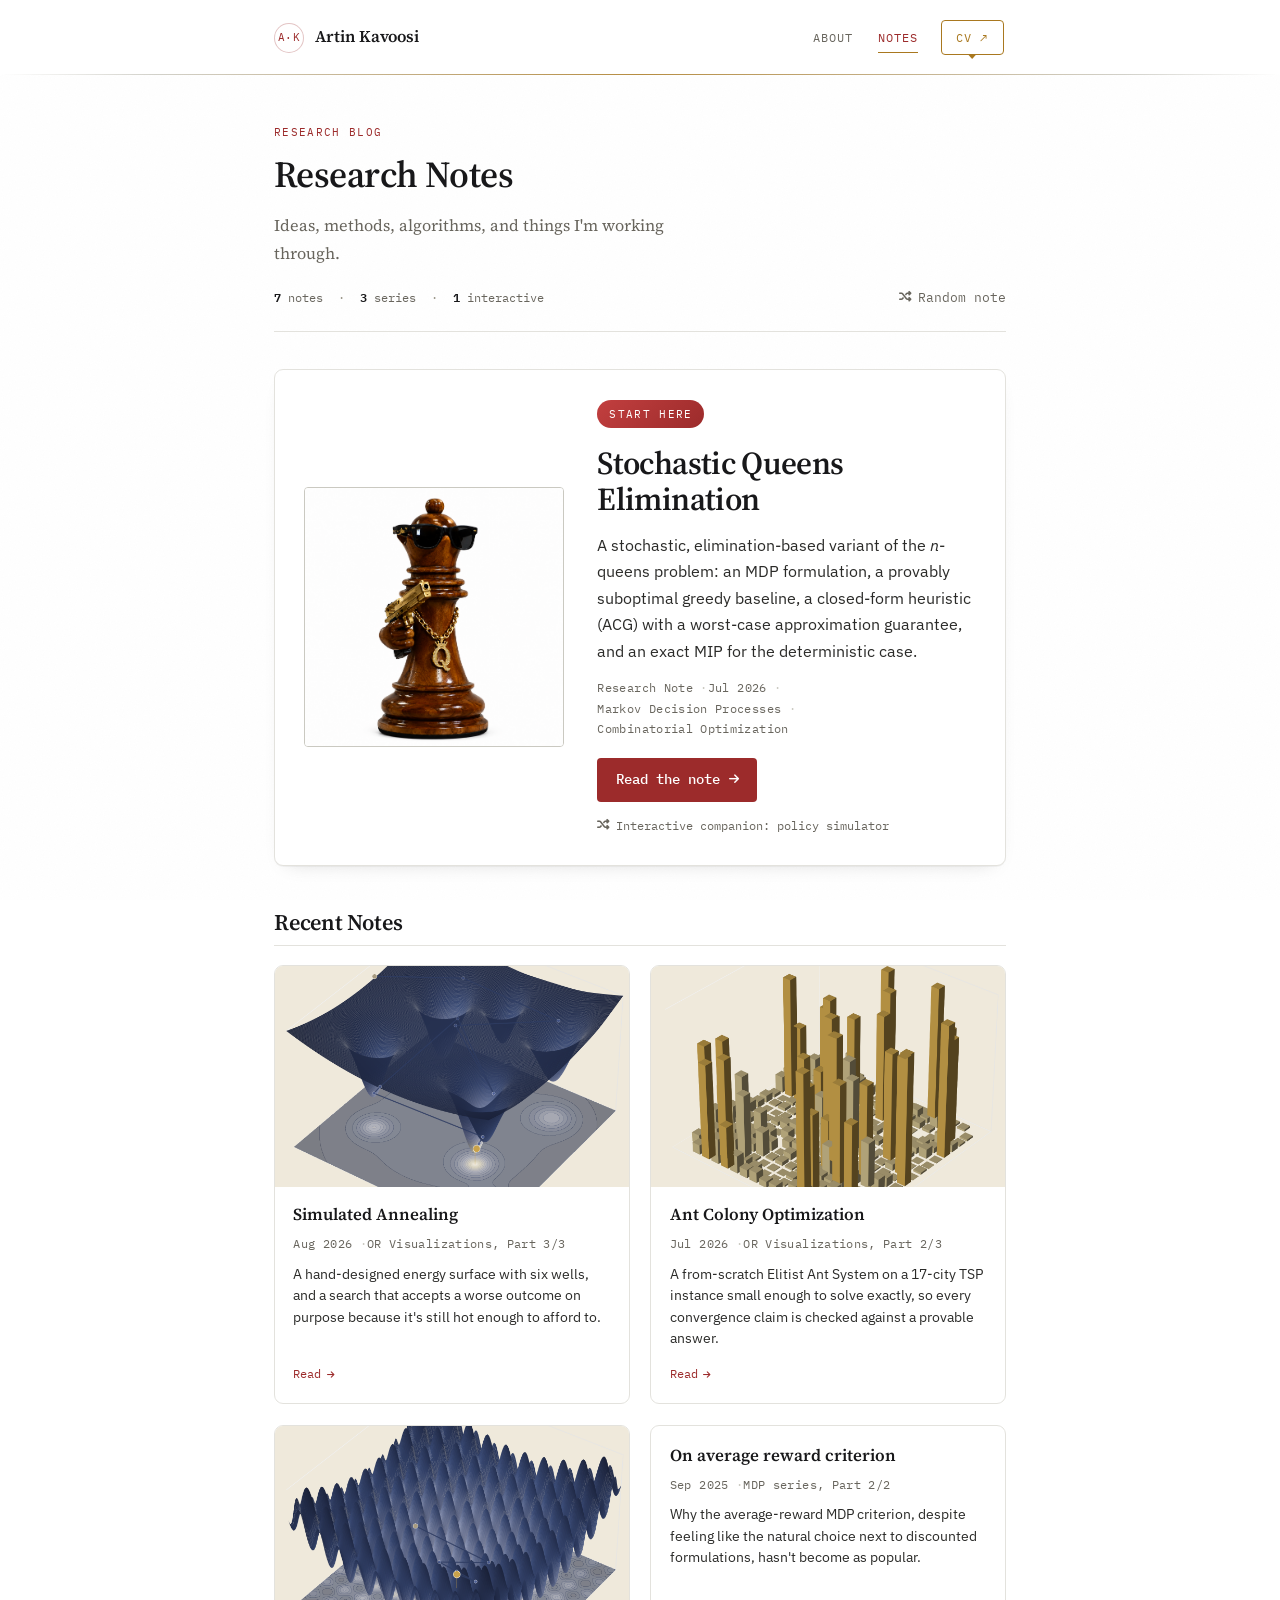
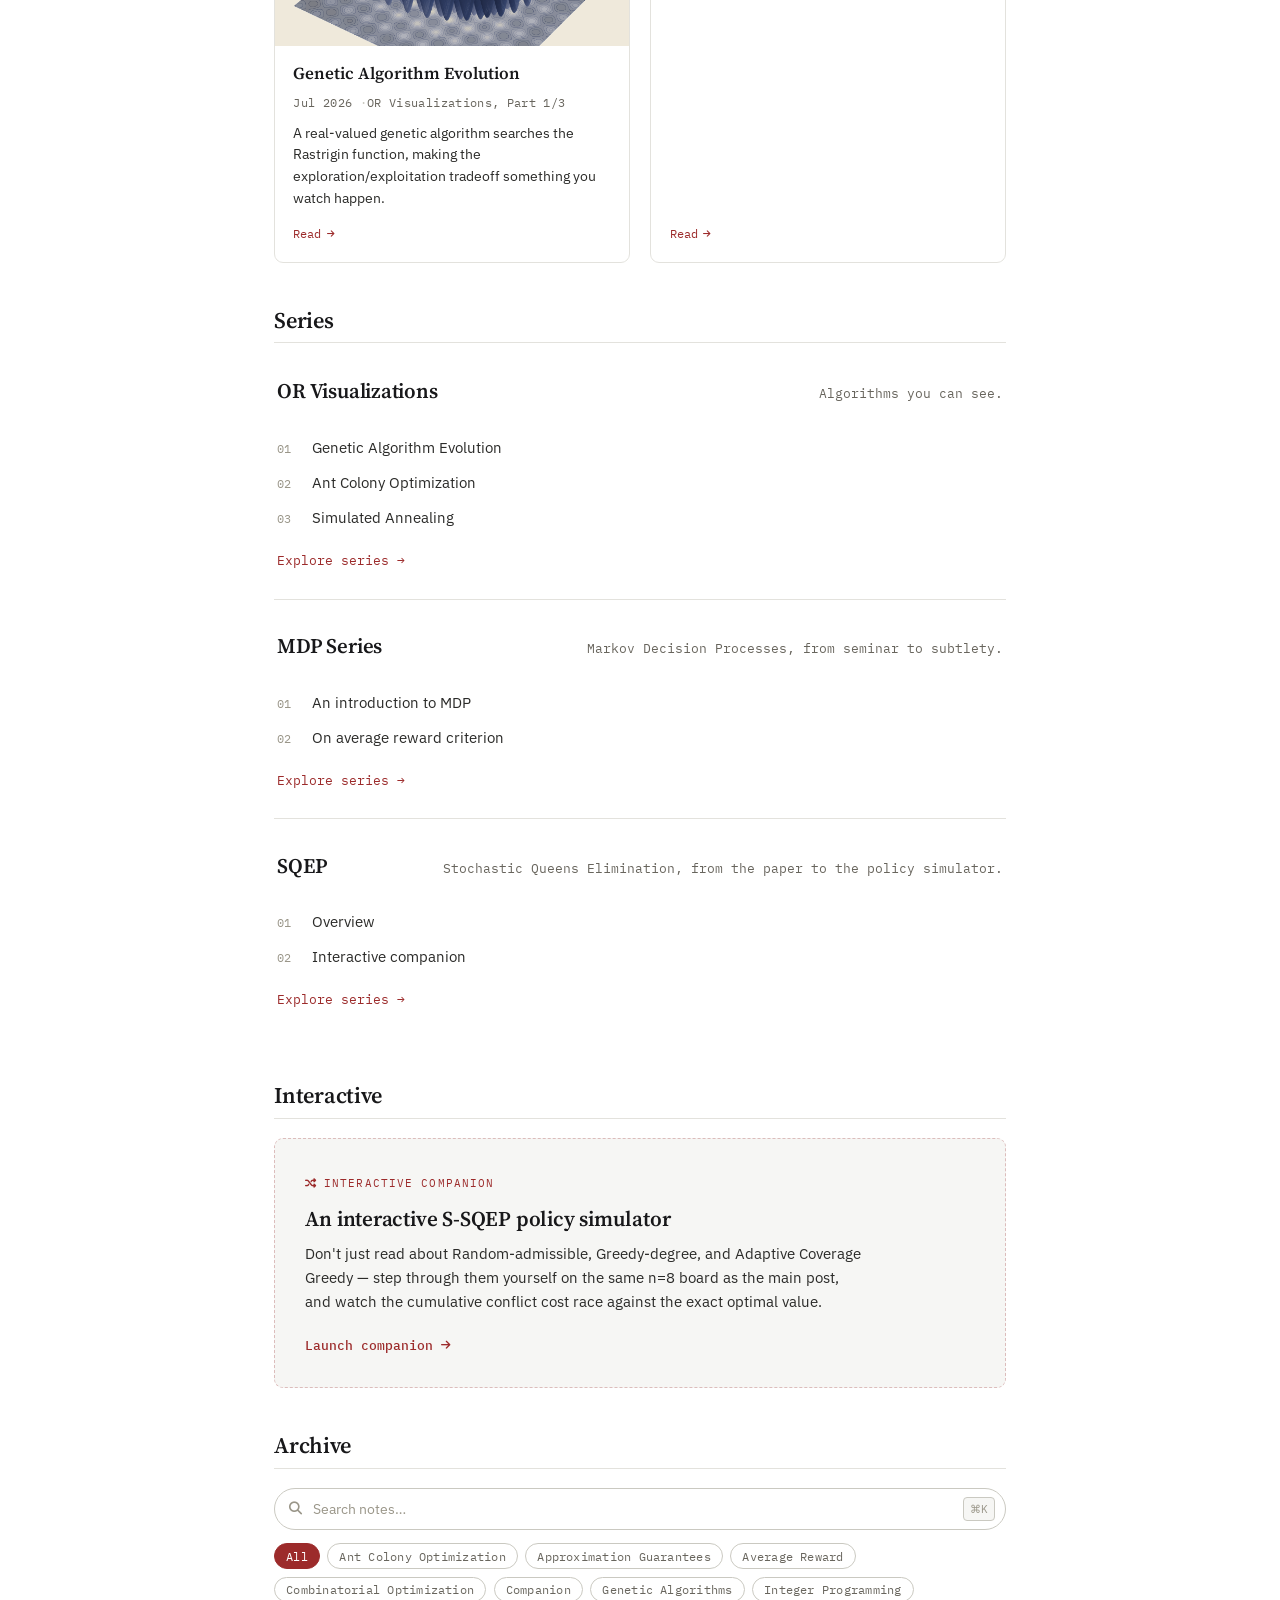
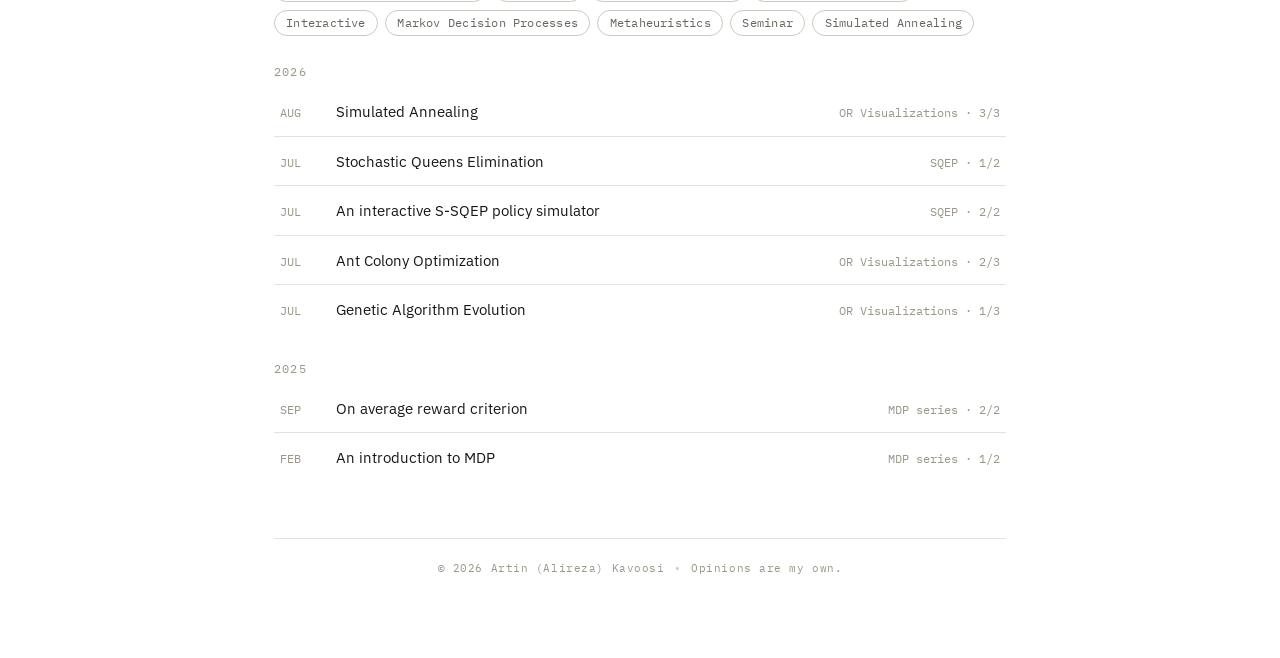
==== commit 9352e4ea: "Update index.html" ====
--- a/blog/index.html
+++ b/blog/index.html
@@ -252,7 +252,7 @@
       </section>
 
       <footer class="site-footer">
-        <span>© <span id="year"></span> Artin Kavoosi</span>
+        <span>© <span id="year"></span> Artin (Alireza) Kavoosi</span>
         <span class="footer-disclaimer">Opinions are my own.</span>
       </footer>
 
--- a/blog/blog.css
+++ b/blog/blog.css
@@ -1,8 +1,8 @@
 body.notes {
- --bg-base:        #fbfbf7;
+ --bg-base:        #ffffff;
  --bg-elevated:    #ffffff;
- --bg-soft:        #f1efe6;
- --bg-hover:       #e9e6d8;
+ --bg-soft:        #f6f6f4;
+ --bg-hover:       #ececea;
 
  --text-primary:   #18181a;
  --text-body:      #2b2b29;
@@ -14,8 +14,8 @@
  --accent-soft:    rgba(156, 43, 43, 0.07);
  --accent-line:    rgba(156, 43, 43, 0.28);
 
- --rule:           #e5e1d3;
- --rule-strong:    #d2ccb6;
+ --rule:           #e3e2dd;
+ --rule-strong:    #cac9c1;
 
  --status-published: #3f7d4f;
  --status-review:    #b5792a;
@@ -33,41 +33,47 @@
 body.notes .grain { opacity: 0.025; }
 
 body.notes .site-header { border-bottom-color: var(--rule); }
-body.notes .hero-links a i,
 body.notes .nav-links a.active { color: var(--accent); }
 
 /* =========================================================
   Notes index
   ========================================================= */
 
-body.notes .blog-hero { text-align: left; margin: 3rem auto 0.5rem; display: flex; align-items: baseline; justify-content: space-between; gap: 1.5rem; flex-wrap: wrap; }
-body.notes .blog-hero-text h1 { font-size: 2rem; margin-bottom: 0.4rem; }
-body.notes .blog-hero-text p { color: var(--text-muted); font-size: 0.98rem; max-width: 52ch; }
-
+body.notes .blog-hero { text-align: left; margin: 3rem auto 0; max-width: 780px; }
+.blog-hero-eyebrow {
+ display: block; font-family: var(--font-mono); font-size: 0.7rem; letter-spacing: 0.12em;
+ text-transform: uppercase; color: var(--accent); margin-bottom: 0.6rem;
+}
+body.notes .blog-hero h1 { font-size: 2.3rem; margin-bottom: 0.55rem; letter-spacing: -0.015em; }
+body.notes .blog-hero p { color: var(--text-muted); font-size: 1.02rem; max-width: 54ch; font-family: var(--font-display); }
+
+/* "Serendipitous discovery" — a quiet text control, not a game-show
+   button. It should read as a feature of the archive, not a CTA
+   competing with Read/Explore actions elsewhere on the page. */
 .surprise-btn {
- display: inline-flex; align-items: center; gap: 0.5rem; white-space: nowrap;
- font-family: var(--font-body); font-size: 0.86rem; font-weight: 500; color: var(--bg-elevated);
- background: var(--accent); border: 1px solid var(--accent); border-radius: 99px;
- padding: 0.55rem 1.05rem; cursor: pointer; transition: transform 0.15s ease, box-shadow 0.15s ease;
-}
-.surprise-btn:hover { background: var(--accent-bright); border-color: var(--accent-bright); box-shadow: var(--shadow-soft); }
-.surprise-btn:active { transform: translateY(1px); }
-.surprise-btn i { font-size: 0.82rem; }
-
+ display: inline-flex; align-items: center; gap: 0.45rem; white-space: nowrap;
+ font-family: var(--font-mono); font-size: 0.8rem; color: var(--text-muted);
+ background: none; border: none; padding: 0.3rem 0; cursor: pointer;
+}
+.surprise-btn:hover, .surprise-btn:focus-visible { color: var(--accent); }
+.surprise-btn i { font-size: 0.78rem; }
+
+.blog-hero-bar {
+ max-width: 780px; margin: 0 auto 2.3rem; padding-bottom: 1.3rem; border-bottom: 1px solid var(--rule);
+ display: flex; align-items: center; justify-content: space-between; gap: 1rem; flex-wrap: wrap;
+}
 .blog-stats {
- max-width: 640px; margin: 0 auto; font-family: var(--font-mono); font-size: 0.78rem; color: var(--text-muted);
+ font-family: var(--font-mono); font-size: 0.78rem; color: var(--text-muted);
 }
 .blog-stats strong { color: var(--text-primary); font-weight: 600; }
 .blog-stats-sep { margin: 0 0.5rem; color: var(--text-faint); }
 
-.notes-index-rule { max-width: 640px; margin: 1.6rem auto 1.4rem; height: 1px; background: var(--rule); }
-
-.notes-filter { max-width: 640px; margin: 0 auto 1.6rem; display: flex; flex-direction: column; gap: 0.85rem; }
+.notes-filter { max-width: 780px; margin: 0 auto 1.6rem; display: flex; flex-direction: column; gap: 0.85rem; }
 
 .notes-search {
  display: flex; align-items: center; gap: 0.55rem;
  border: 1px solid var(--rule-strong); border-radius: 99px;
- padding: 0.5rem 0.9rem; background: var(--bg-elevated);
+ padding: 0.5rem 0.6rem 0.5rem 0.9rem; background: var(--bg-elevated);
  transition: border-color 0.15s ease;
 }
 .notes-search:focus-within { border-color: var(--accent-line); }
@@ -77,6 +83,11 @@
  font-family: var(--font-body); font-size: 0.88rem; color: var(--text-primary);
 }
 .notes-search input::placeholder { color: var(--text-faint); }
+.notes-search-kbd {
+ font-family: var(--font-mono); font-size: 0.68rem; color: var(--text-faint);
+ border: 1px solid var(--rule-strong); border-radius: 4px; padding: 0.1rem 0.4rem;
+ background: var(--bg-soft);
+}
 
 .notes-tag-filter { display: flex; flex-wrap: wrap; gap: 0.45rem; }
 .filter-pill {
@@ -88,7 +99,7 @@
 .filter-pill.is-active { background: var(--accent); border-color: var(--accent); color: var(--bg-elevated); }
 
 .notes-empty {
- max-width: 640px; margin: 0 auto 1.6rem; font-size: 0.92rem; color: var(--text-muted);
+ max-width: 780px; margin: 0 auto 1.6rem; font-size: 0.92rem; color: var(--text-muted);
  text-align: center; padding: 1.4rem 1rem;
 }
 .notes-empty button {
@@ -96,24 +107,11 @@
  text-decoration: underline; text-underline-offset: 2px; cursor: pointer;
 }
 
-.post-list { list-style: none; margin: 0 auto; padding: 0; max-width: 640px; display: flex; flex-direction: column; }
-
-.post-list-item {
- border-top: 1px solid var(--rule);
- padding: 1.3rem 0.4rem;
- transition: background-color 0.2s ease;
- border-radius: var(--radius);
-}
-.post-list-item:first-child { border-top: 0; padding-top: 0.3rem; }
-.post-list-item:hover { background-color: var(--accent-soft); }
-
-.post-list-link { display: block; background: none; }
-
-.post-date { font-family: var(--font-mono); font-size: 0.74rem; letter-spacing: 0.03em; color: var(--text-muted); margin-bottom: 0.35rem; display: block; }
-.post-title { font-family: var(--font-display); font-size: 1.18rem; font-weight: 600; color: var(--text-primary); margin-bottom: 0.4rem; line-height: 1.35; }
-.post-excerpt { font-size: 0.92rem; color: var(--text-body); line-height: 1.6; }
-
-.post-list-tags { display: flex; flex-wrap: wrap; gap: 0.4rem; margin-top: 0.65rem; }
+/* Topic-tag pills — used inside each individual post's abstract box
+   (.note-abstract-tags) and, with the -clickable modifier, as the
+   clickable shortcuts into the Archive's tag filter from post-list-tag
+   pills on the index (see notes.js). Kept as pills deliberately: these
+   are genuinely interactive controls, not just labels. */
 .tag-pill {
  font-family: var(--font-mono); font-size: 0.66rem; letter-spacing: 0.03em;
  color: var(--text-muted); border: 1px solid var(--rule-strong);
@@ -121,30 +119,6 @@
 }
 .tag-pill-clickable { cursor: pointer; transition: all 0.15s ease; }
 .tag-pill-clickable:hover { border-color: var(--accent-line); color: var(--accent); }
-
-.post-companion-link {
- display: flex; align-items: center; gap: 0.4rem;
- font-family: var(--font-mono); font-size: 0.76rem; color: var(--text-muted);
- margin: 0.7rem 0.2rem 0; padding-top: 0.7rem; border-top: 1px dashed var(--rule);
-}
-.post-companion-link:hover { color: var(--accent); }
-.post-companion-link i { font-size: 0.68rem; }
-
-.post-list-item.is-featured {
- border: 1px solid var(--accent-line);
- border-top: 1px solid var(--accent-line);
- background: linear-gradient(135deg, var(--accent-soft), transparent 70%);
- padding: 1.2rem 1.1rem 1.2rem 0.7rem;
- margin-bottom: 0.4rem;
-}
-.post-list-item.is-featured:first-child { padding-top: 1.2rem; }
-
-.start-here-badge {
- display: inline-flex; align-items: center; gap: 0.3rem;
- font-family: var(--font-mono); font-size: 0.64rem; letter-spacing: 0.08em; text-transform: uppercase;
- color: var(--bg-elevated); background: var(--accent);
- padding: 0.18rem 0.55rem; border-radius: 99px; margin-bottom: 0.55rem;
-}
 
 /* =========================================================
    Single note — paper header, abstract, TOC
@@ -390,13 +364,208 @@
  display: block; background: var(--bg-elevated); border: 1px solid var(--rule); border-radius: var(--radius);
  padding: 1rem 1.1rem; background-image: none; transition: border-color 0.2s ease, transform 0.2s ease;
 }
-.note-related-card:hover { border-color: var(--accent-line); transform: translateY(-2px); }
+.note-related-card:hover { border-color: var(--accent-line); }
 .note-related-kicker { font-family: var(--font-mono); font-size: 0.65rem; letter-spacing: 0.08em; text-transform: uppercase; color: var(--accent); margin-bottom: 0.4rem; display: block; }
 .note-related-title { font-family: var(--font-display); font-weight: 600; font-size: 0.98rem; color: var(--text-primary); line-height: 1.4; }
 
 @media (max-width: 600px) {
  .post-article-header h1 { font-size: 1.55rem; }
- body.notes .blog-hero-text h1 { font-size: 1.6rem; }
- body.notes .blog-hero { flex-direction: column; align-items: stretch; gap: 0.9rem; }
- .surprise-btn { justify-content: center; }
-}
+ body.notes .blog-hero h1 { font-size: 1.7rem; }
+ .blog-hero-bar { flex-direction: column; align-items: flex-start; gap: 0.7rem; }
+}
+
+/* Shared "compact metadata line" — mono, dot-separated plain text.
+   Used wherever a card/row needs date · type · series info without
+   the visual weight of pills (pills stay reserved for the genuinely
+   interactive tag/filter controls above). */
+.meta-line {
+  display: flex; flex-wrap: wrap; align-items: center; gap: 0;
+  font-family: var(--font-mono); font-size: 0.74rem; letter-spacing: 0.03em;
+  color: var(--text-muted);
+}
+.meta-line span:not(:last-child)::after { content: " \00b7 "; color: var(--rule-strong); }
+
+.notes-section-head, .archive-section > .notes-section-head {
+  display: flex; align-items: baseline; justify-content: space-between;
+  margin: 0 auto 1.2rem; max-width: 780px; padding-bottom: 0.5rem; border-bottom: 1px solid var(--rule);
+}
+.notes-section-head h2 { font-size: 1.4rem; letter-spacing: -0.01em; }
+
+/* =========================================================
+   Featured note — full-width visual centerpiece.
+   ========================================================= */
+.featured-note {
+  max-width: 780px; margin: 0 auto 2.8rem;
+  display: grid; grid-template-columns: 260px 1fr; gap: 2.1rem; align-items: center;
+  background: var(--bg-elevated); border: 1px solid var(--rule); border-radius: var(--radius-lg);
+  padding: 1.8rem; box-shadow: var(--shadow-soft);
+}
+.featured-note-media {
+  display: block; aspect-ratio: 1 / 1; border-radius: var(--radius); overflow: hidden;
+  border: 1px solid var(--rule-strong); background: var(--bg-soft);
+}
+.featured-note-media img { width: 100%; height: 100%; object-fit: cover; display: block; }
+.featured-note-kicker {
+  display: inline-flex; align-items: center; font-family: var(--font-mono); font-size: 0.68rem;
+  letter-spacing: 0.12em; text-transform: uppercase; color: var(--bg-elevated);
+  background: linear-gradient(135deg, var(--accent-bright), var(--accent));
+  padding: 0.32rem 0.75rem; border-radius: 999px; margin-bottom: 1.1rem;
+}
+.featured-note-title { font-size: 2rem; line-height: 1.12; letter-spacing: -0.02em; margin: 0 0 0.9rem; }
+.featured-note-title a { color: var(--text-primary); background: none; }
+.featured-note-title a:hover { color: var(--accent); }
+.featured-note-desc { font-size: 1rem; color: var(--text-body); line-height: 1.65; margin: 0 0 0; max-width: 58ch; }
+.featured-note .meta-line { margin: 0.9rem 0 1.2rem; }
+.featured-note-actions { display: flex; flex-direction: column; align-items: flex-start; gap: 0.8rem; }
+.featured-note-cta {
+  display: inline-flex; align-items: center; gap: 0.55rem; font-family: var(--font-mono);
+  font-size: 0.88rem; font-weight: 500; color: var(--bg-elevated); background: var(--accent);
+  padding: 0.62rem 1.15rem; border-radius: var(--radius); background-image: none;
+  transition: background-color 0.18s ease;
+}
+.featured-note-cta:hover { background: var(--accent-bright); }
+.featured-note-cta i { font-size: 0.82em; }
+.featured-note-companion {
+  display: inline-flex; align-items: center; gap: 0.4rem; font-family: var(--font-mono);
+  font-size: 0.78rem; color: var(--text-muted); background: none;
+}
+.featured-note-companion:hover { color: var(--accent); }
+
+/* =========================================================
+   Recent Notes — responsive 2-column editorial grid.
+   ========================================================= */
+.notes-section { max-width: 780px; margin: 0 auto 2.8rem; }
+.notes-grid { display: grid; grid-template-columns: repeat(2, 1fr); gap: 1.3rem; }
+.note-card {
+  display: flex; flex-direction: column; background: var(--bg-elevated); border: 1px solid var(--rule);
+  border-radius: var(--radius-lg); overflow: hidden; background-image: none;
+  transition: border-color 0.2s ease, transform 0.2s ease, box-shadow 0.2s ease;
+}
+.note-card:hover { border-color: var(--accent-line); box-shadow: var(--shadow-soft); }
+.card-thumb { display: block; aspect-ratio: 16 / 10; background: var(--bg-soft); overflow: hidden; }
+.card-thumb img { width: 100%; height: 100%; object-fit: cover; display: block; transition: transform 0.4s ease; }
+.note-card-title { display: block; font-family: var(--font-display); font-weight: 600; font-size: 1.05rem; color: var(--text-primary); line-height: 1.35; margin: 1.05rem 1.15rem 0; }
+.note-card.is-textual .note-card-title { margin-top: 1.2rem; }
+.note-card .meta-line { margin: 0.45rem 1.15rem 0; }
+.note-card-desc { font-size: 0.87rem; color: var(--text-body); line-height: 1.55; margin: 0.6rem 1.15rem 0.9rem; flex: 1; }
+.note-card-read { display: inline-flex; align-items: center; gap: 0.35rem; font-family: var(--font-mono); font-size: 0.76rem; color: var(--accent); background: none; margin: 0 1.15rem 1.1rem; }
+.note-card-read i { font-size: 0.7em; }
+
+/* =========================================================
+   Series — curated collections, rule-separated rather than
+   cards, so three items of very different length sit
+   comfortably without forcing equal card heights.
+   ========================================================= */
+.series-section { max-width: 780px; margin: 0 auto 2.8rem; }
+.series-block { border-top: 1px solid var(--rule); padding: 1.6rem 0.2rem; }
+.series-block:first-of-type { border-top: 0; padding-top: 0.5rem; }
+.series-block-head { display: flex; align-items: baseline; justify-content: space-between; gap: 1rem; flex-wrap: wrap; margin-bottom: 1rem; }
+.series-block-head h3 { font-family: var(--font-display); font-size: 1.3rem; font-weight: 600; }
+.series-block-head h3 a { color: var(--text-primary); background: none; }
+.series-block-head h3 a:hover { color: var(--accent); }
+.series-block-head p { font-family: var(--font-mono); font-size: 0.8rem; color: var(--text-muted); }
+.series-parts { list-style: none; margin: 0 0 1rem; padding: 0; display: flex; flex-direction: column; gap: 0.55rem; }
+.series-parts li { display: flex; align-items: baseline; gap: 0.8rem; }
+.series-part-num { font-family: var(--font-mono); font-size: 0.76rem; color: var(--text-faint); width: 1.4rem; flex: none; }
+.series-parts a { font-size: 0.96rem; color: var(--text-body); background: none; }
+.series-parts a:hover { color: var(--accent); }
+.series-explore { display: inline-block; font-family: var(--font-mono); font-size: 0.8rem; color: var(--accent); }
+.series-explore:hover { color: var(--accent-bright); }
+
+/* =========================================================
+   Interactive companions — a distinct, dashed-border callout
+   so interactivity reads as a different kind of content, not
+   just another card in the grid.
+   ========================================================= */
+.interactive-section { max-width: 780px; margin: 0 auto 2.8rem; }
+.interactive-card {
+  display: block; background: var(--bg-soft); border: 1px dashed var(--accent-line);
+  border-radius: var(--radius-lg); padding: 1.8rem 1.9rem; background-image: none;
+  transition: border-color 0.2s ease, background-color 0.2s ease;
+}
+.interactive-card:hover { border-style: solid; background-color: var(--accent-soft); }
+.interactive-card-kicker {
+  display: inline-flex; align-items: center; gap: 0.4rem; font-family: var(--font-mono); font-size: 0.7rem;
+  letter-spacing: 0.1em; text-transform: uppercase; color: var(--accent); margin-bottom: 0.8rem;
+}
+.interactive-card-text h3 { font-family: var(--font-display); font-size: 1.32rem; margin-bottom: 0.65rem; color: var(--text-primary); }
+.interactive-card-text p { font-size: 0.94rem; color: var(--text-body); line-height: 1.6; max-width: 62ch; margin: 0 0 1.1rem; }
+.interactive-card-cta { display: inline-flex; align-items: center; gap: 0.5rem; font-family: var(--font-mono); font-size: 0.84rem; color: var(--accent); font-weight: 500; }
+.interactive-card-cta i { font-size: 0.8em; }
+
+/* =========================================================
+   Archive — compact, scannable, and the one place search and
+   tag filtering actually act. Grows gracefully to hundreds of
+   rows since each row is a single flex line.
+   ========================================================= */
+.archive-section { max-width: 780px; margin: 0 auto 3rem; }
+.archive-year { font-family: var(--font-mono); font-size: 0.78rem; letter-spacing: 0.1em; color: var(--text-faint); margin: 1.5rem 0 0.3rem; }
+.archive-year-group:first-of-type .archive-year { margin-top: 0.3rem; }
+.archive-list { list-style: none; margin: 0; padding: 0; }
+.archive-row { border-top: 1px solid var(--rule); }
+.archive-row:first-child { border-top: 0; }
+.archive-row a { display: flex; align-items: baseline; gap: 1.1rem; padding: 0.7rem 0.4rem; background: none; border-radius: var(--radius); }
+.archive-row a:hover { background: var(--accent-soft); }
+.archive-month { font-family: var(--font-mono); font-size: 0.74rem; color: var(--text-faint); width: 2.4rem; flex: none; text-transform: uppercase; }
+.archive-title { flex: 1; font-size: 0.96rem; color: var(--text-primary); min-width: 0; }
+.archive-row a:hover .archive-title { color: var(--accent); }
+.archive-type { font-family: var(--font-mono); font-size: 0.72rem; color: var(--text-faint); white-space: nowrap; }
+
+/* =========================================================
+   Figure moments — an optional wider treatment for the one
+   figure per visualization-heavy post (the 3D landscape) that
+   earns more room than the standard 480px figure column.
+   ========================================================= */
+.post-article-body .post-figure.figure-wide img { max-width: 100%; }
+.post-figure.figure-wide { max-width: 720px; margin-left: 50%; transform: translateX(-50%); }
+
+/* =========================================================
+   Series navigation — on individual article pages, for posts
+   that belong to a numbered series (GA/ACO/SA, MDP, SQEP).
+   ========================================================= */
+.series-nav {
+  max-width: 640px; margin: 2.6rem auto; background: var(--bg-elevated); border: 1px solid var(--rule);
+  border-radius: var(--radius-lg); padding: 1.3rem 1.4rem;
+}
+.series-nav-label { font-family: var(--font-mono); font-size: 0.68rem; letter-spacing: 0.12em; text-transform: uppercase; color: var(--accent); margin-bottom: 0.9rem; display: block; }
+.series-nav-parts { list-style: none; margin: 0 0 1rem; padding: 0; display: flex; flex-direction: column; gap: 0.45rem; }
+.series-nav-parts li { display: flex; align-items: baseline; gap: 0.7rem; }
+.series-nav-parts .series-part-num { font-family: var(--font-mono); font-size: 0.74rem; color: var(--text-faint); width: 1.3rem; flex: none; }
+.series-nav-parts a { font-size: 0.92rem; color: var(--text-body); background: none; }
+.series-nav-parts a:hover { color: var(--accent); }
+.series-nav-parts .is-current { font-weight: 600; color: var(--text-primary); }
+.series-nav-parts .is-current .series-part-num { color: var(--accent); }
+.series-nav-pager {
+  display: flex; align-items: center; justify-content: space-between; gap: 1rem;
+  padding-top: 1rem; border-top: 1px dashed var(--rule);
+  font-family: var(--font-mono); font-size: 0.82rem;
+}
+.series-nav-pager a { color: var(--accent); background: none; }
+.series-nav-pager a:hover { color: var(--accent-bright); }
+.series-nav-pager .series-nav-none { color: var(--text-faint); }
+
+@media (max-width: 720px) {
+  .featured-note { grid-template-columns: 1fr; padding: 1.4rem; gap: 1.3rem; }
+  .featured-note-media { max-width: 220px; margin: 0 auto; }
+  .featured-note-title { font-size: 1.5rem; }
+  .notes-grid { grid-template-columns: 1fr; }
+  .notes-section-head, .archive-section > .notes-section-head { max-width: none; }
+}
+@media (max-width: 600px) {
+  .series-block-head { flex-direction: column; align-items: flex-start; gap: 0.3rem; }
+  .archive-type { display: none; }
+  .series-nav-pager { flex-direction: column; align-items: flex-start; gap: 0.5rem; }
+}
+
+/* Motion micro-interactions (small lift/slide/zoom on hover) only run
+   when the visitor hasn't asked for reduced motion; the color/border/
+   shadow feedback above still applies either way. */
+@media (prefers-reduced-motion: no-preference) {
+  .note-related-card:hover { transform: translateY(-2px); }
+  .featured-note-cta:hover i { transform: translateX(3px); }
+  .note-card:hover { transform: translateY(-2px); }
+  .note-card:hover .card-thumb img { transform: scale(1.035); }
+  .note-card:hover .note-card-read i { transform: translateX(3px); }
+  .interactive-card:hover .interactive-card-cta i { transform: translateX(3px); }
+  .surprise-btn:hover i { transform: rotate(50deg); }
+}
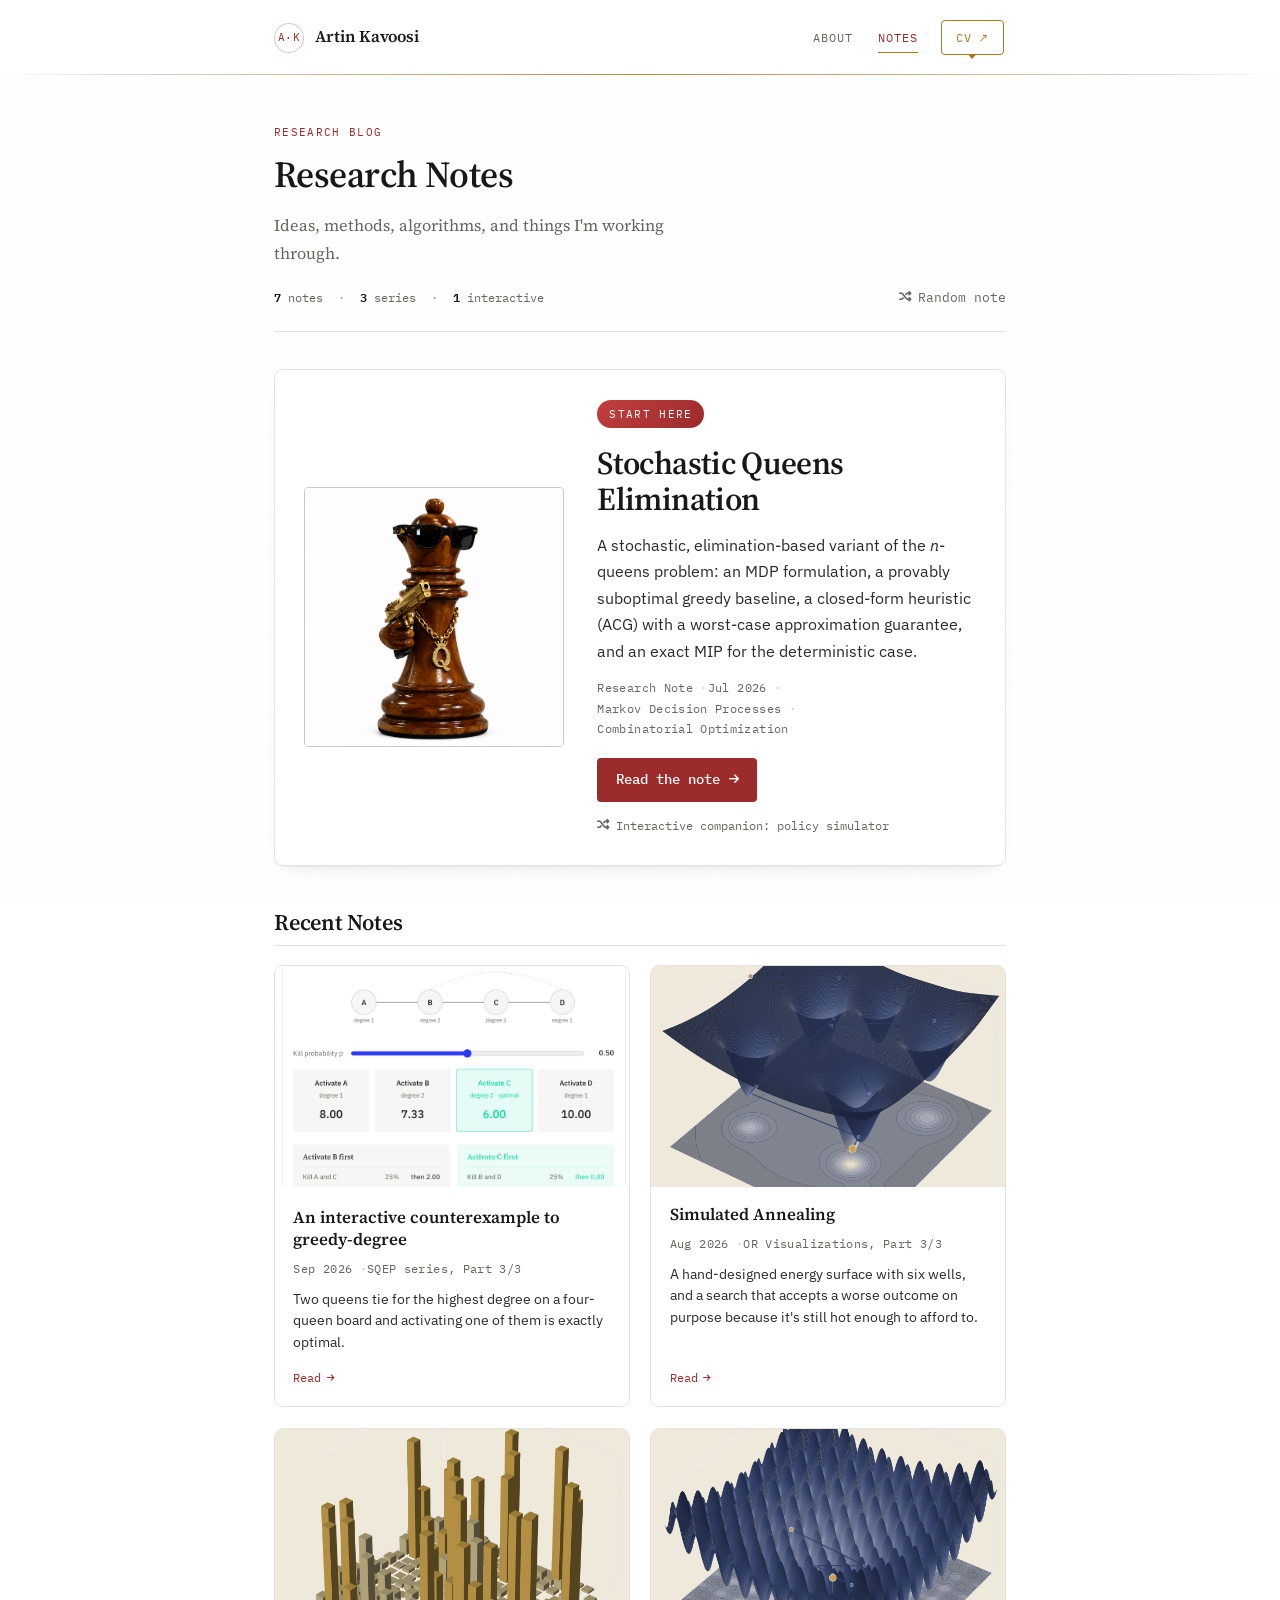
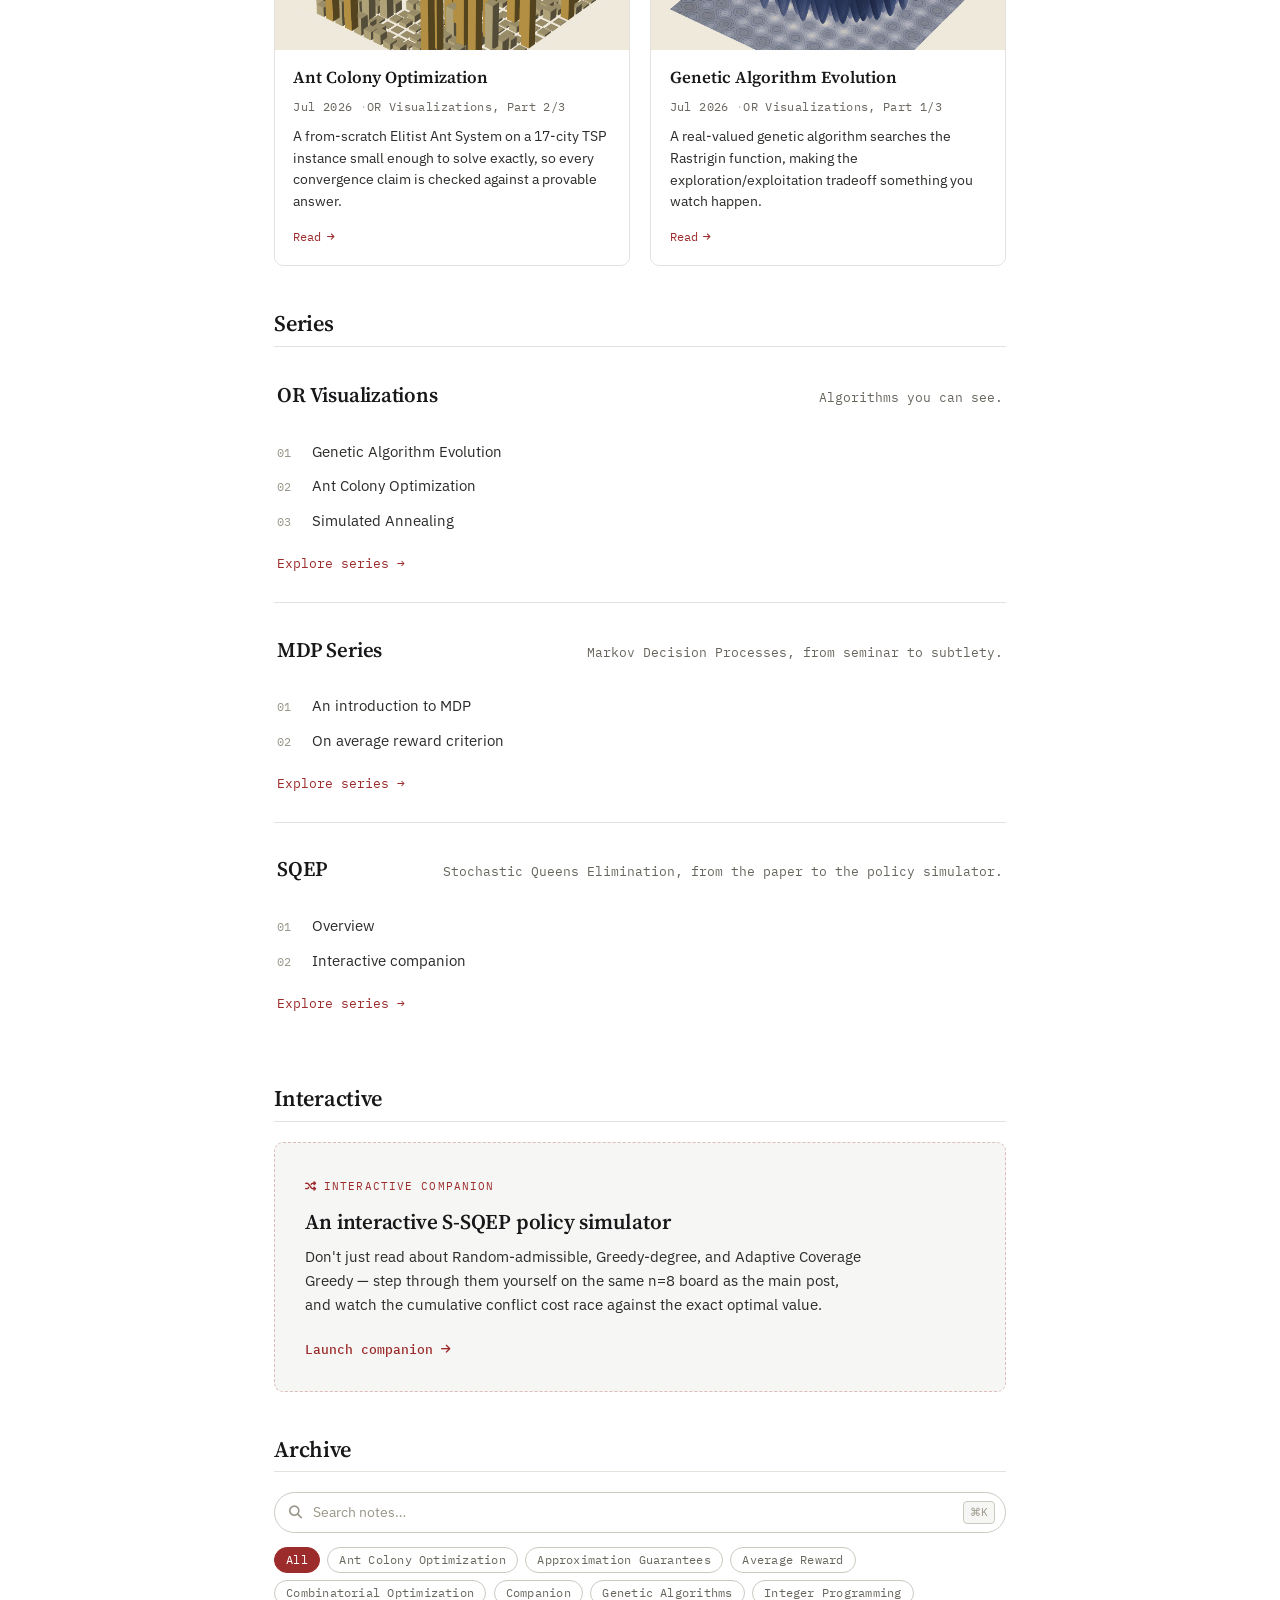
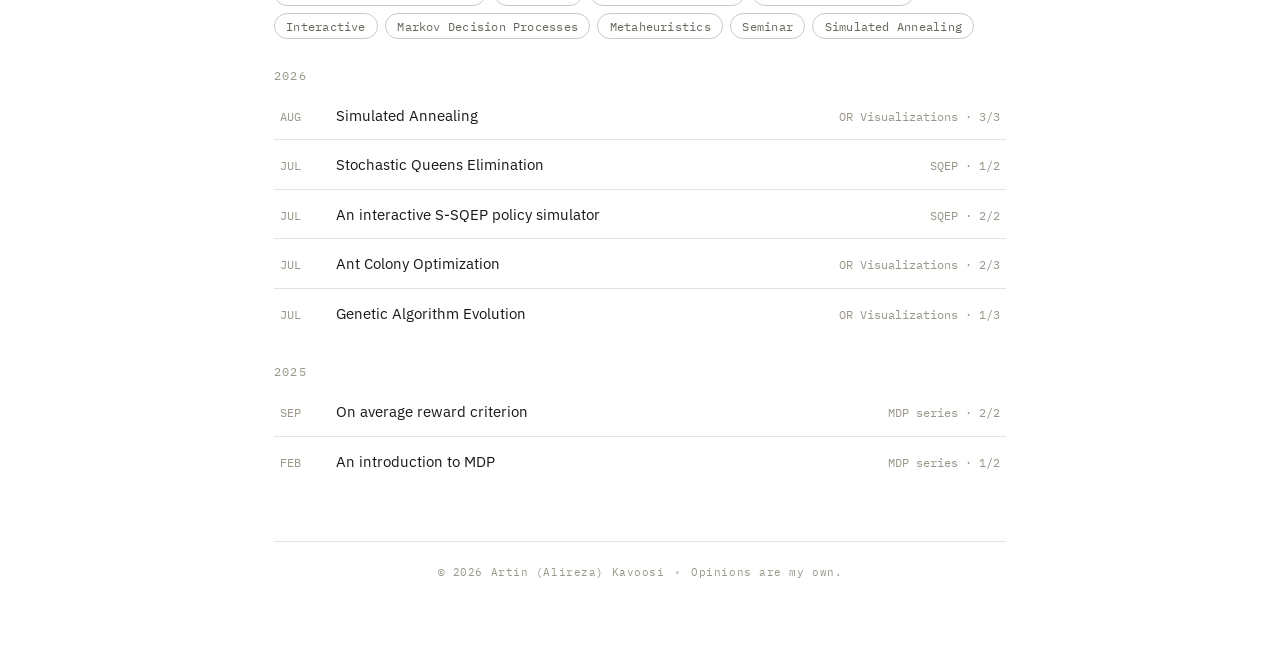
==== commit 20e204b0: "Update index.html" ====
--- a/blog/index.html
+++ b/blog/index.html
@@ -103,6 +103,15 @@
         <div class="notes-section-head"><h2 id="recent-heading">Recent Notes</h2></div>
         <div class="notes-grid">
 
+
+          <a class="note-card is-textual" href="posts/sqep-counterexample.html">
+            <span class="card-thumb"><img src="assets/sqep/counterexample.png" alt="" loading="lazy"></span>
+            <span class="note-card-title">An interactive counterexample to greedy-degree</span>
+            <div class="meta-line"><span>Sep 2026</span><span>SQEP series, Part 3/3</span></div>
+            <p class="note-card-desc">Two queens tie for the highest degree on a four-queen board and activating one of them is exactly optimal.</p>
+            <span class="note-card-read">Read <i class="fas fa-arrow-right" aria-hidden="true"></i></span>
+          </a>
+
           <a class="note-card" href="posts/simulated-annealing.html">
             <span class="card-thumb"><img src="assets/simulated-annealing/sa_landscape_3d_hero.png" alt="" loading="lazy"></span>
             <span class="note-card-title">Simulated Annealing</span>
@@ -124,13 +133,6 @@
             <span class="note-card-title">Genetic Algorithm Evolution</span>
             <div class="meta-line"><span>Jul 2026</span><span>OR Visualizations, Part 1/3</span></div>
             <p class="note-card-desc">A real-valued genetic algorithm searches the Rastrigin function, making the exploration/exploitation tradeoff something you watch happen.</p>
-            <span class="note-card-read">Read <i class="fas fa-arrow-right" aria-hidden="true"></i></span>
-          </a>
-
-          <a class="note-card is-textual" href="posts/acmdp.html">
-            <span class="note-card-title">On average reward criterion</span>
-            <div class="meta-line"><span>Sep 2025</span><span>MDP series, Part 2/2</span></div>
-            <p class="note-card-desc">Why the average-reward MDP criterion, despite feeling like the natural choice next to discounted formulations, hasn't become as popular.</p>
             <span class="note-card-read">Read <i class="fas fa-arrow-right" aria-hidden="true"></i></span>
           </a>
 
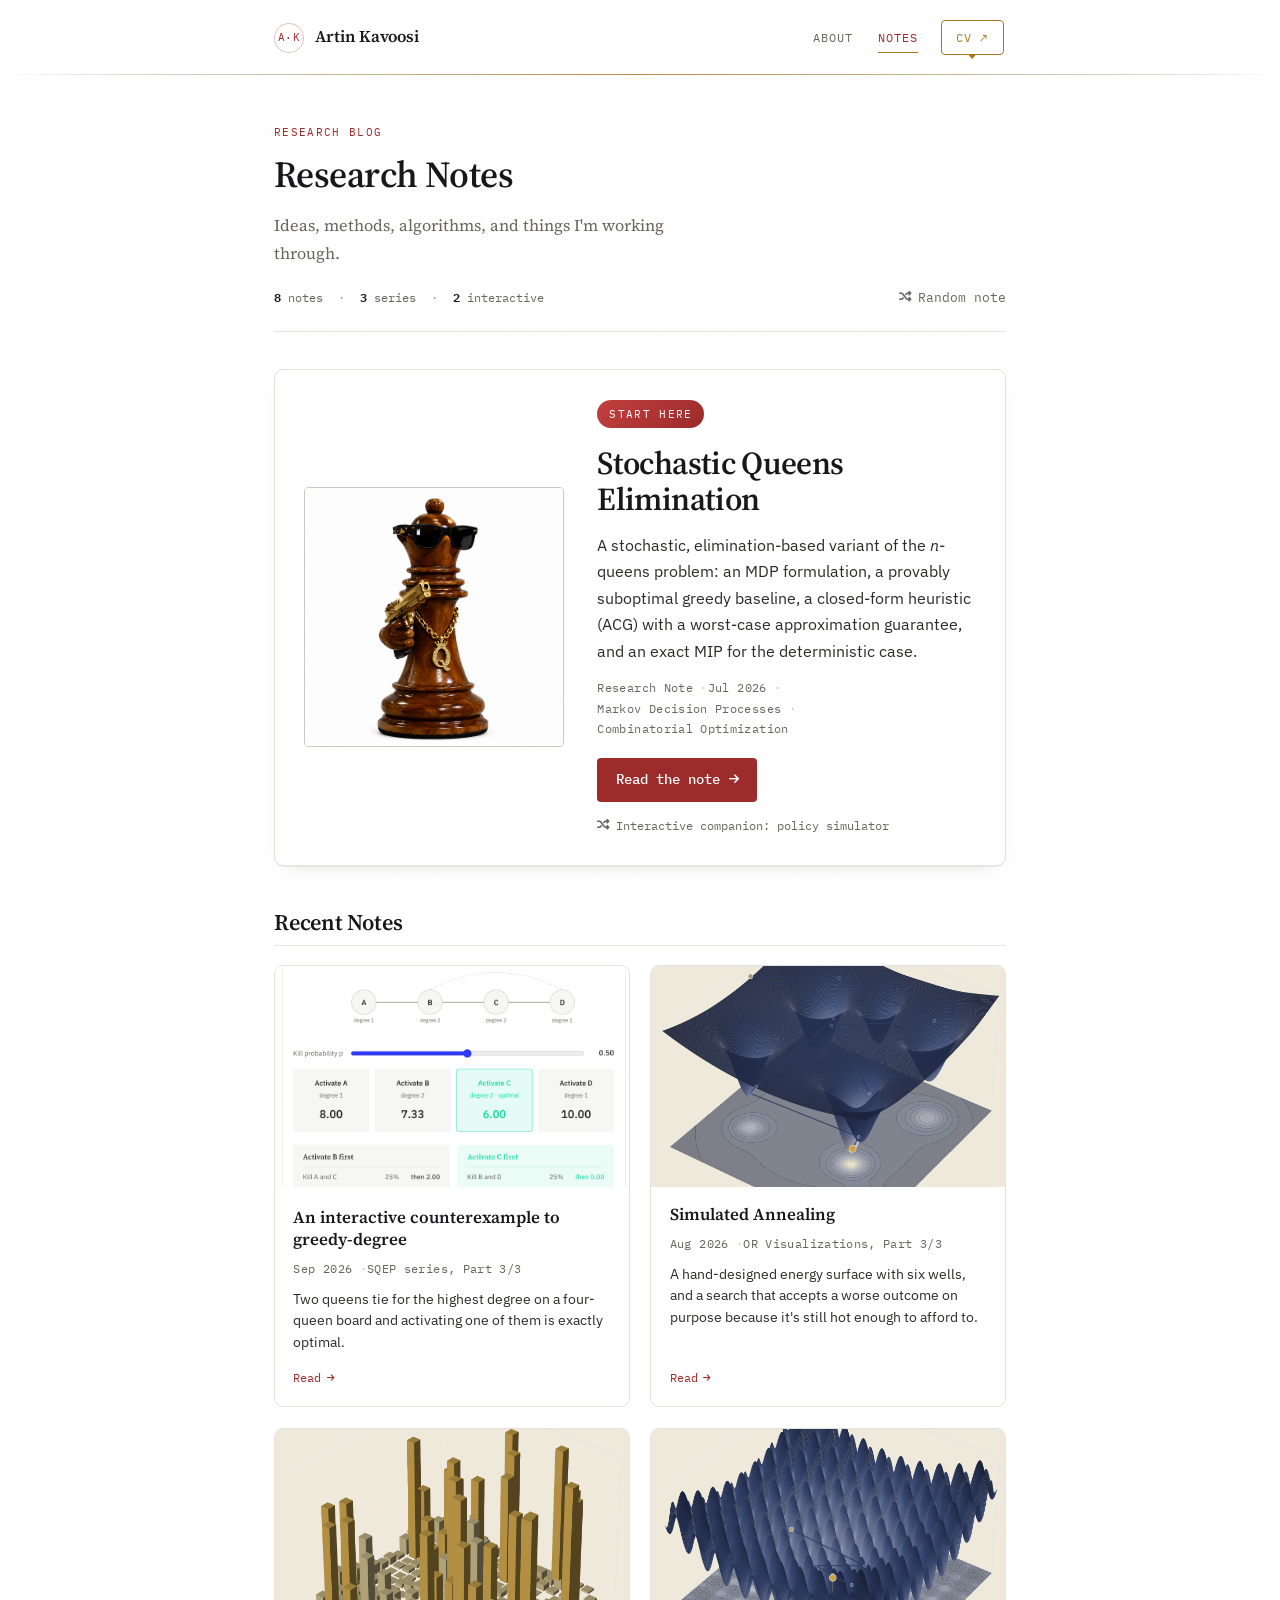
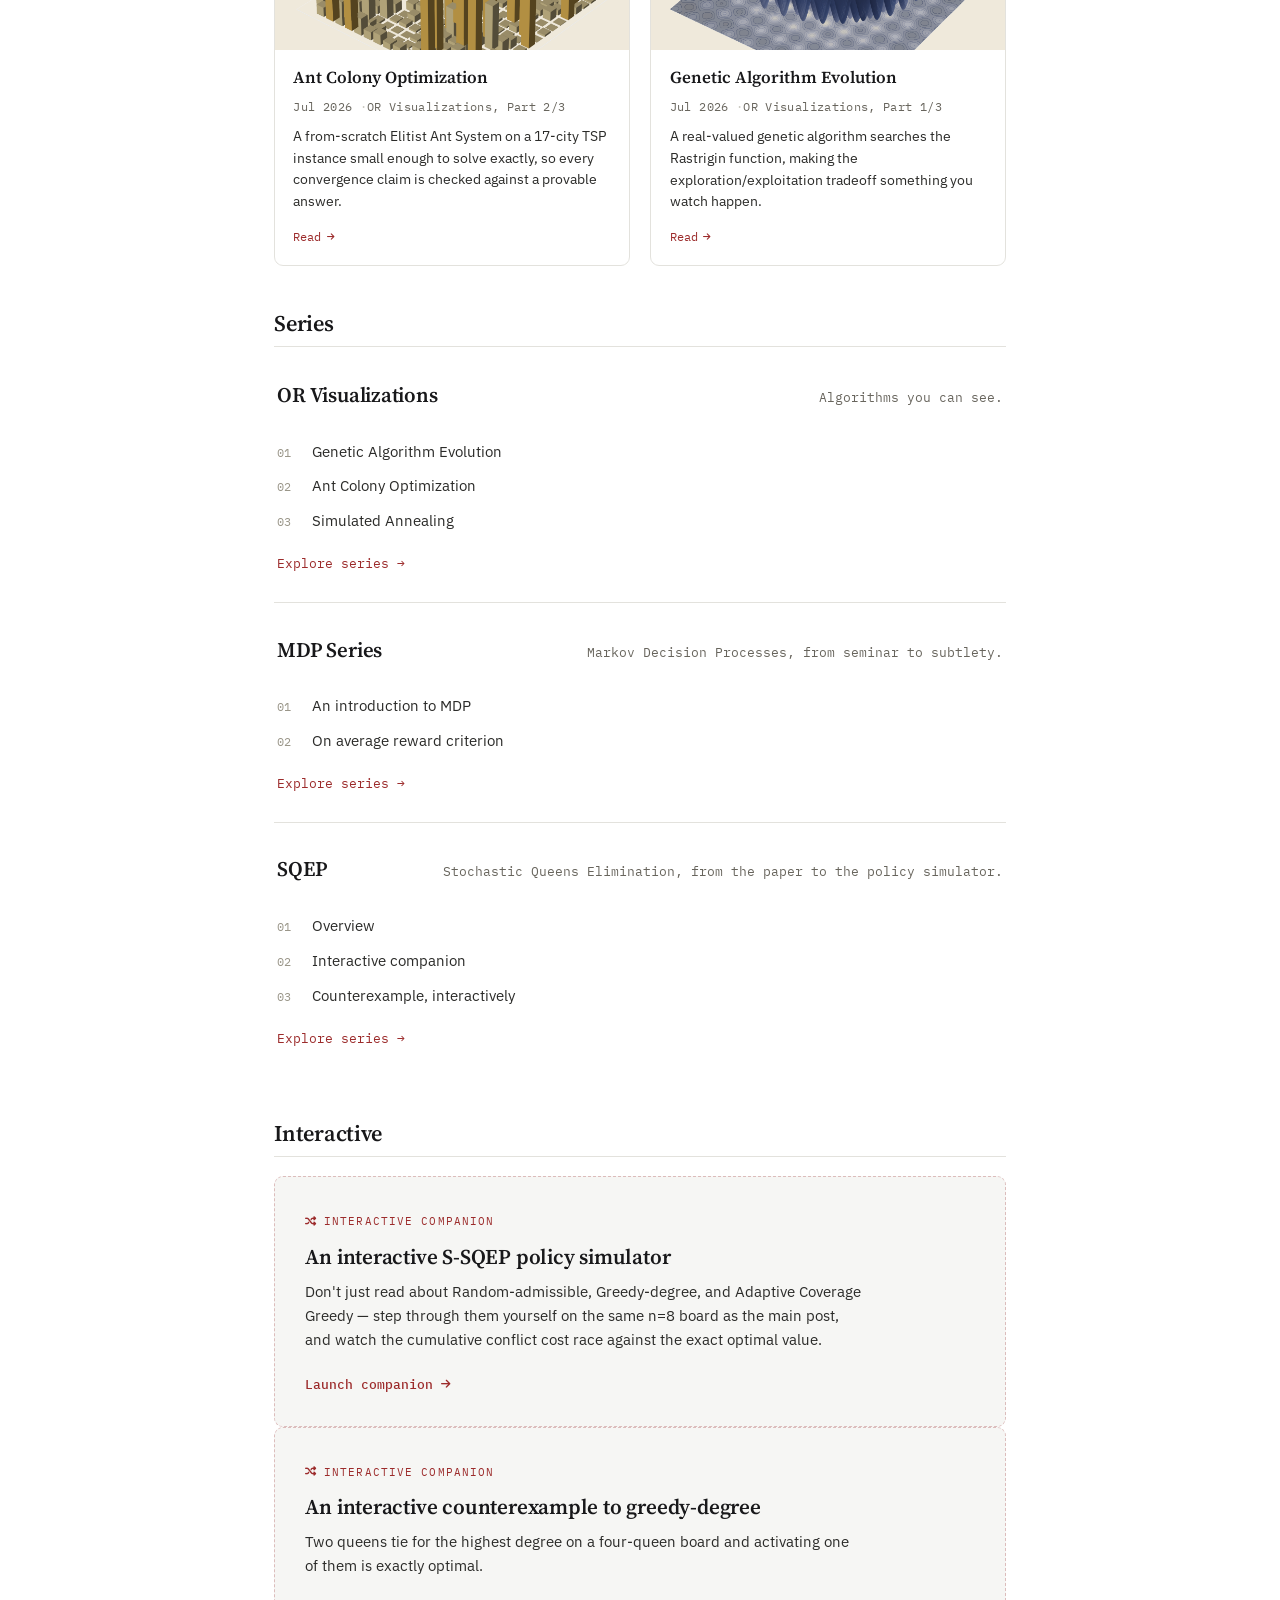
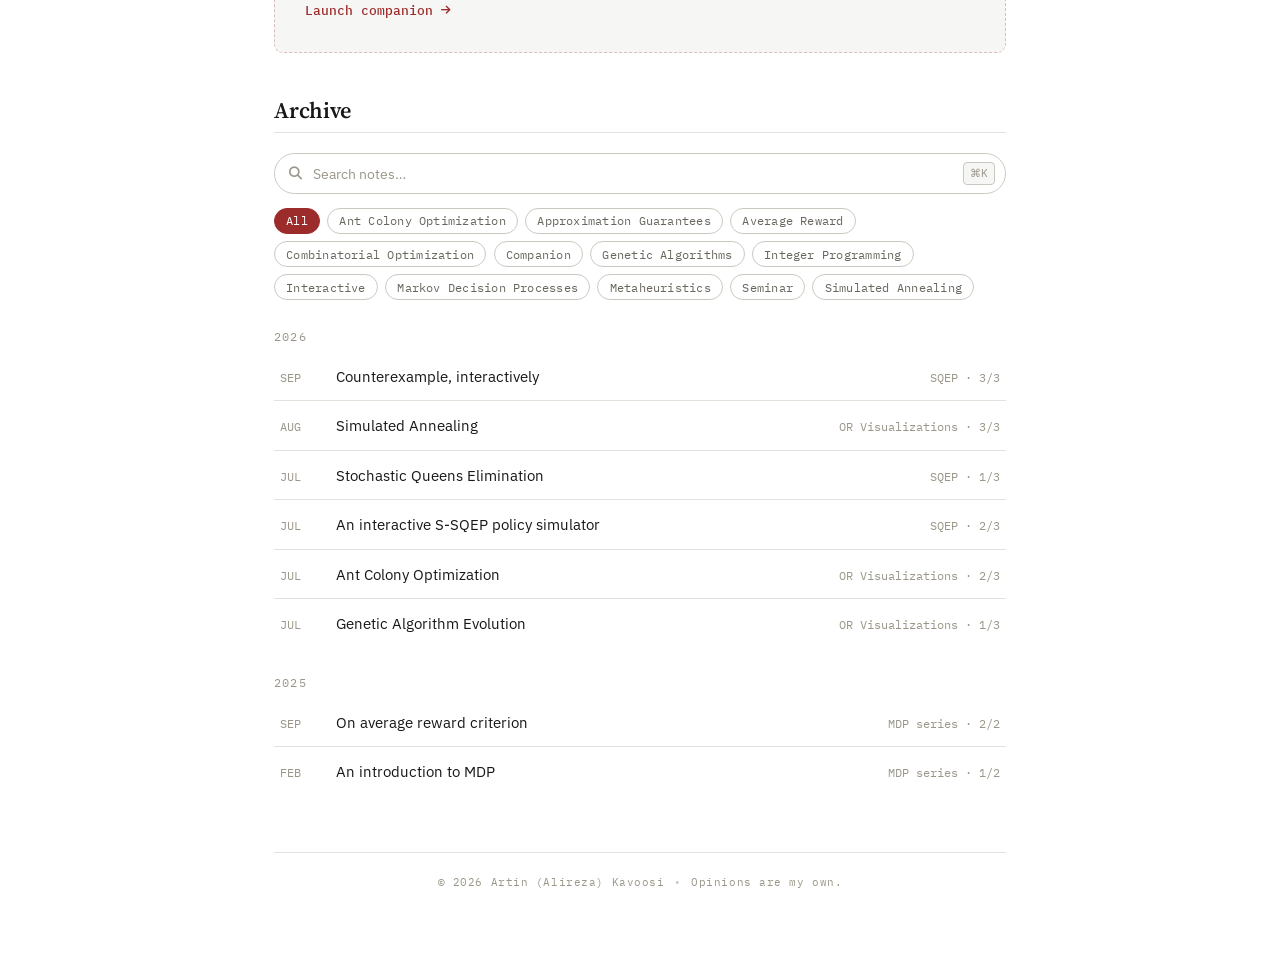
==== commit c44e458a: "Update index.html" ====
--- a/blog/index.html
+++ b/blog/index.html
@@ -61,11 +61,11 @@
 
       <div class="blog-hero-bar">
         <div class="blog-stats" id="blog-stats">
-          <span><strong id="stat-notes">7</strong> notes</span>
+          <span><strong id="stat-notes">8</strong> notes</span>
           <span class="blog-stats-sep">&middot;</span>
           <span><strong id="stat-series">3</strong> series</span>
           <span class="blog-stats-sep">&middot;</span>
-          <span><strong id="stat-interactive">1</strong> interactive</span>
+          <span><strong id="stat-interactive">2</strong> interactive</span>
         </div>
         <button class="surprise-btn" id="surprise-btn" type="button" title="Jump to a random note">
           <i class="fas fa-shuffle" aria-hidden="true"></i>
@@ -178,6 +178,7 @@
           <ol class="series-parts">
             <li><span class="series-part-num">01</span><a href="posts/sqep.html">Overview</a></li>
             <li><span class="series-part-num">02</span><a href="posts/sqep-interactive.html">Interactive companion</a></li>
+            <li><span class="series-part-num">03</span><a href="posts/sqep-counterexample.html">Counterexample, interactively</a></li>
           </ol>
           <a class="series-explore" href="posts/sqep.html">Explore series →</a>
         </article>
@@ -198,6 +199,15 @@
             <span class="interactive-card-cta">Launch companion <i class="fas fa-arrow-right" aria-hidden="true"></i></span>
           </div>
         </a>
+
+        <a class="interactive-card" href="posts/sqep-counterexample.html">
+          <div class="interactive-card-text">
+            <span class="interactive-card-kicker"><i class="fas fa-shuffle" aria-hidden="true"></i> Interactive companion</span>
+            <h3>An interactive counterexample to greedy-degree</h3>
+            <p>Two queens tie for the highest degree on a four-queen board and activating one of them is exactly optimal.</p>
+            <span class="interactive-card-cta">Launch companion <i class="fas fa-arrow-right" aria-hidden="true"></i></span>
+          </div>
+        </a>
       </section>
 
       <!-- =========================================================
@@ -222,14 +232,17 @@
         <div class="archive-year-group" data-year="2026">
           <div class="archive-year">2026</div>
           <ul class="archive-list">
+            <li class="archive-row" data-tags="integer-programming,markov-decision-processes,companion,interactive,combinatorial-optimization">
+              <a href="posts/sqep-counterexample.html"><span class="archive-month">Sep</span><span class="archive-title">Counterexample, interactively</span><span class="archive-type">SQEP · 3/3</span></a>
+            </li>
             <li class="archive-row" data-tags="simulated-annealing,metaheuristics">
               <a href="posts/simulated-annealing.html"><span class="archive-month">Aug</span><span class="archive-title">Simulated Annealing</span><span class="archive-type">OR Visualizations · 3/3</span></a>
             </li>
             <li class="archive-row" data-tags="markov-decision-processes,combinatorial-optimization,approximation-guarantees">
-              <a href="posts/sqep.html"><span class="archive-month">Jul</span><span class="archive-title">Stochastic Queens Elimination</span><span class="archive-type">SQEP · 1/2</span></a>
-            </li>
-            <li class="archive-row" data-tags="integer-programming,markov-decision-processes,companion,interactive">
-              <a href="posts/sqep-interactive.html"><span class="archive-month">Jul</span><span class="archive-title">An interactive S-SQEP policy simulator</span><span class="archive-type">SQEP · 2/2</span></a>
+              <a href="posts/sqep.html"><span class="archive-month">Jul</span><span class="archive-title">Stochastic Queens Elimination</span><span class="archive-type">SQEP · 1/3</span></a>
+            </li>
+            <li class="archive-row" data-tags="integer-programming,markov-decision-processes,companion,interactive,combinatorial-optimization">
+              <a href="posts/sqep-interactive.html"><span class="archive-month">Jul</span><span class="archive-title">An interactive S-SQEP policy simulator</span><span class="archive-type">SQEP · 2/3</span></a>
             </li>
             <li class="archive-row" data-tags="ant-colony-optimization,metaheuristics">
               <a href="posts/ant-colony-optimization.html"><span class="archive-month">Jul</span><span class="archive-title">Ant Colony Optimization</span><span class="archive-type">OR Visualizations · 2/3</span></a>
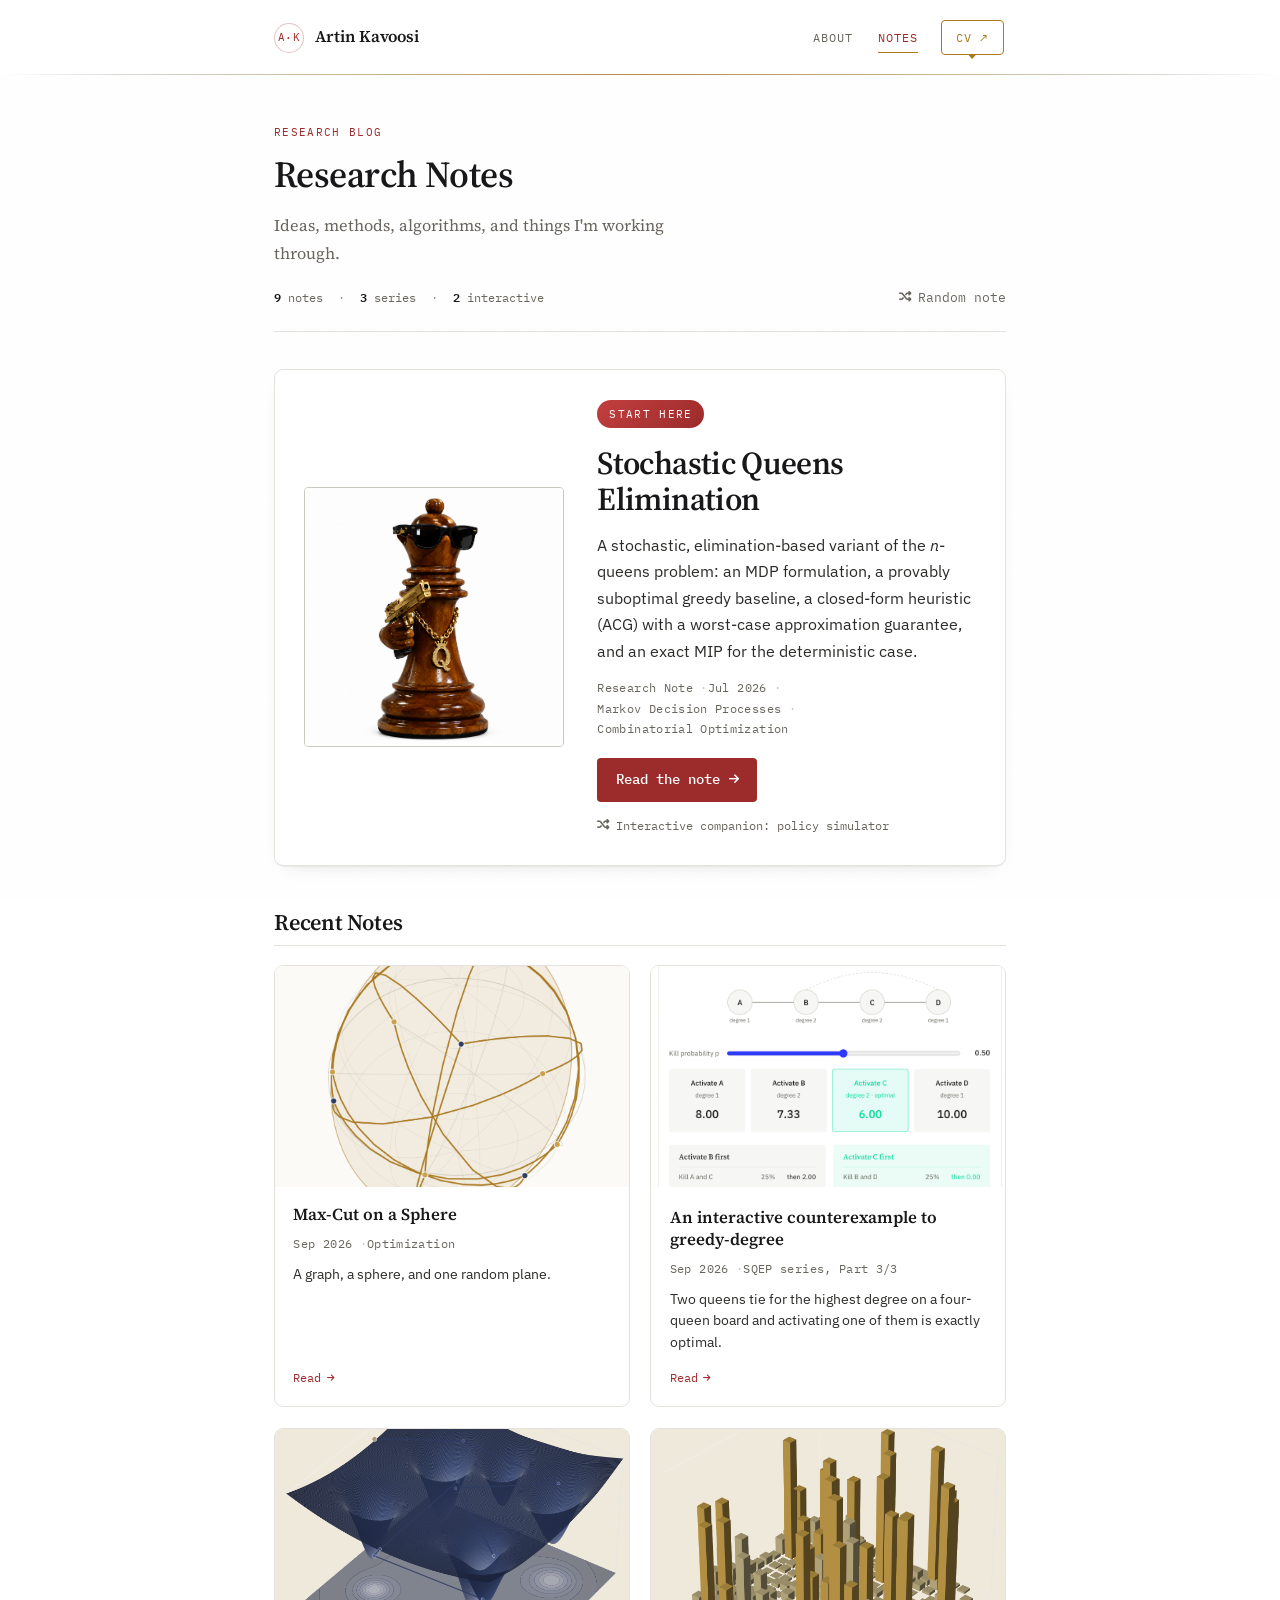
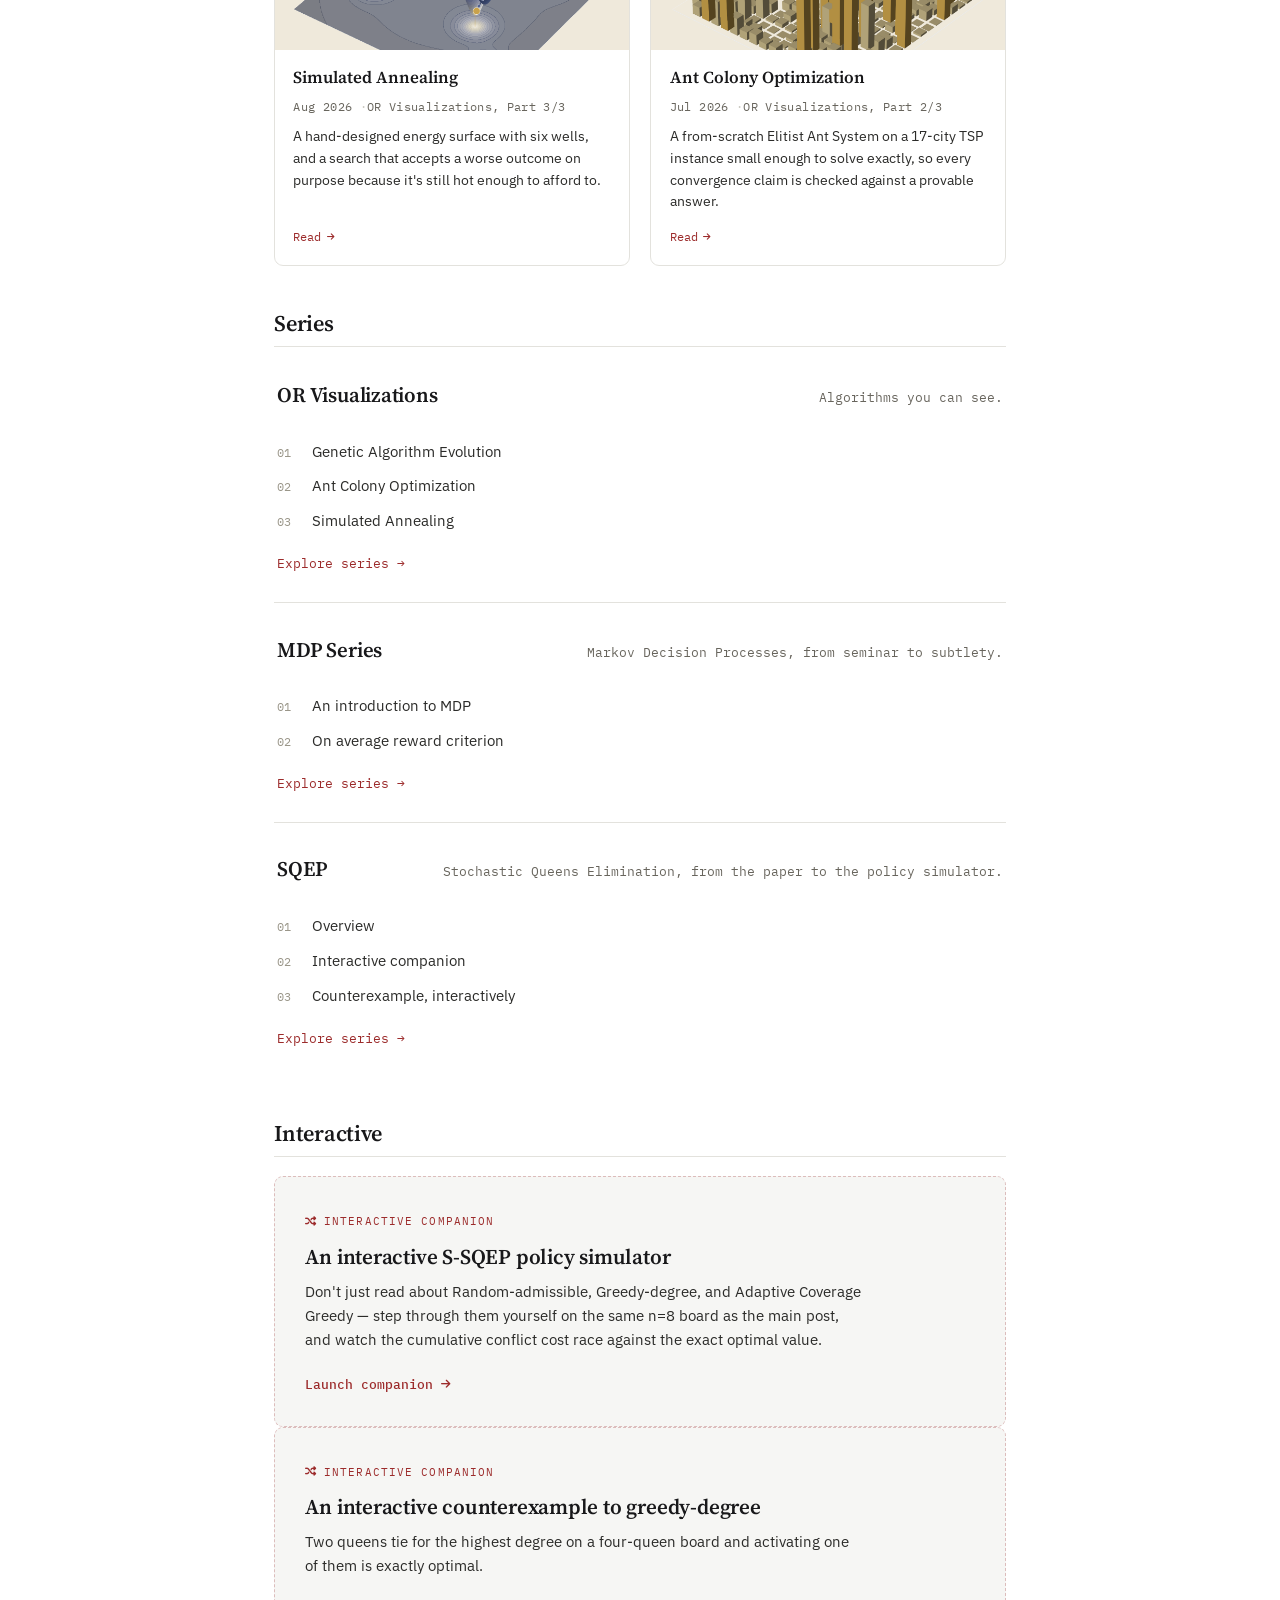
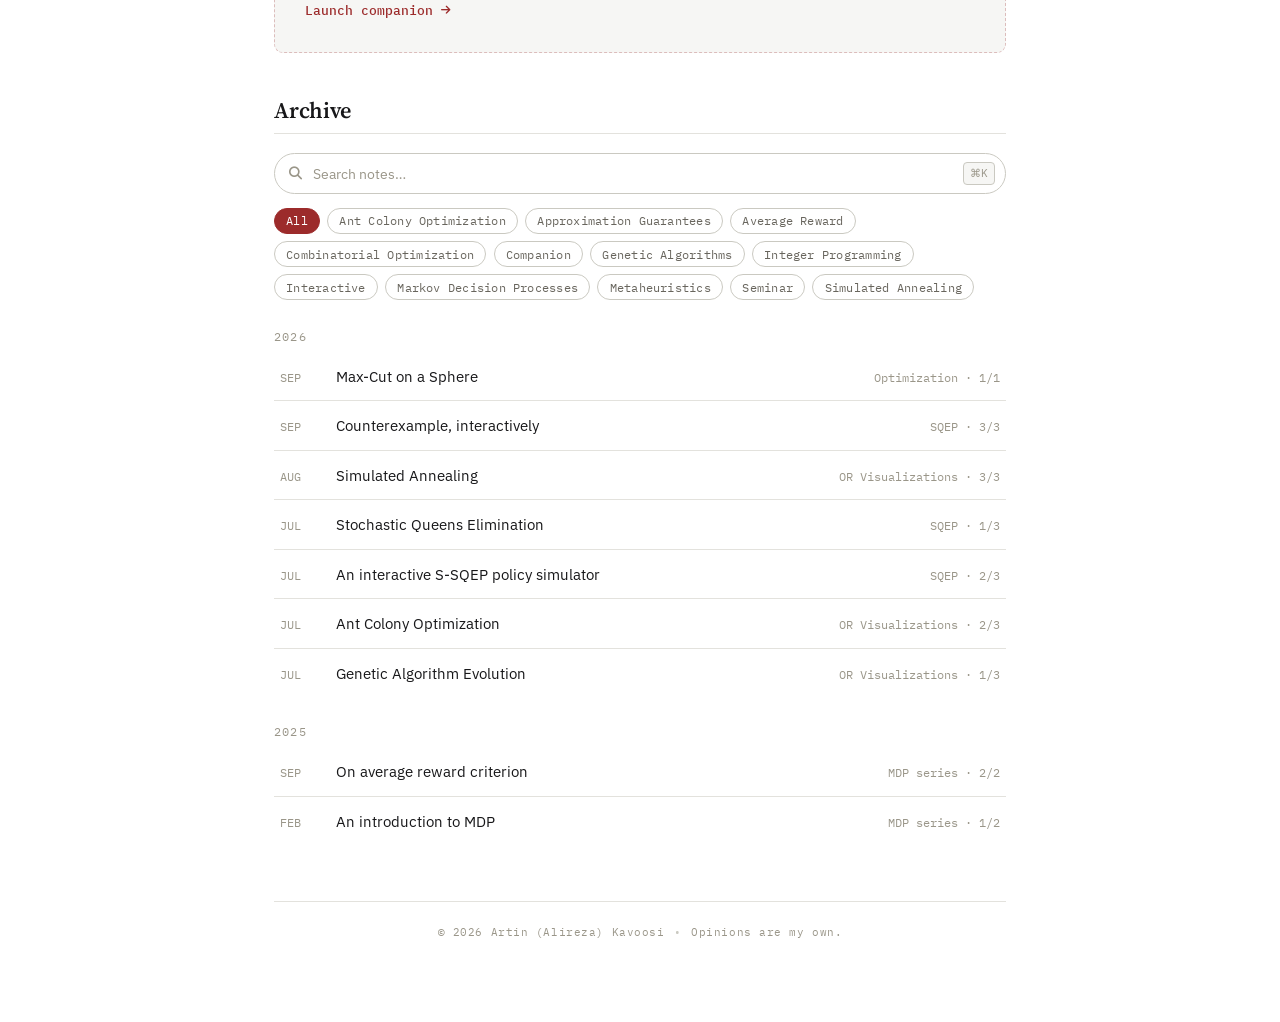
==== commit 7f9e59e7: "Update index.html" ====
--- a/blog/index.html
+++ b/blog/index.html
@@ -61,7 +61,7 @@
 
       <div class="blog-hero-bar">
         <div class="blog-stats" id="blog-stats">
-          <span><strong id="stat-notes">8</strong> notes</span>
+          <span><strong id="stat-notes">9</strong> notes</span>
           <span class="blog-stats-sep">&middot;</span>
           <span><strong id="stat-series">3</strong> series</span>
           <span class="blog-stats-sep">&middot;</span>
@@ -103,6 +103,13 @@
         <div class="notes-section-head"><h2 id="recent-heading">Recent Notes</h2></div>
         <div class="notes-grid">
 
+          <a class="note-card" href="posts/max-cut-on-a-sphere.html">
+            <span class="card-thumb"><img src="assets/max-cut-on-a-sphere/mcs_hero_poster.png" alt="" loading="lazy"></span>
+            <span class="note-card-title">Max-Cut on a Sphere</span>
+            <div class="meta-line"><span>Sep 2026</span><span>Optimization</span></div>
+            <p class="note-card-desc">A graph, a sphere, and one random plane.</p>
+            <span class="note-card-read">Read <i class="fas fa-arrow-right" aria-hidden="true"></i></span>
+          </a>
 
           <a class="note-card is-textual" href="posts/sqep-counterexample.html">
             <span class="card-thumb"><img src="assets/sqep/counterexample.png" alt="" loading="lazy"></span>
@@ -125,14 +132,6 @@
             <span class="note-card-title">Ant Colony Optimization</span>
             <div class="meta-line"><span>Jul 2026</span><span>OR Visualizations, Part 2/3</span></div>
             <p class="note-card-desc">A from-scratch Elitist Ant System on a 17-city TSP instance small enough to solve exactly, so every convergence claim is checked against a provable answer.</p>
-            <span class="note-card-read">Read <i class="fas fa-arrow-right" aria-hidden="true"></i></span>
-          </a>
-
-          <a class="note-card" href="posts/genetic-algorithm-evolution.html">
-            <span class="card-thumb"><img src="assets/genetic-algorithm-evolution/ga_landscape_3d_hero.png" alt="" loading="lazy"></span>
-            <span class="note-card-title">Genetic Algorithm Evolution</span>
-            <div class="meta-line"><span>Jul 2026</span><span>OR Visualizations, Part 1/3</span></div>
-            <p class="note-card-desc">A real-valued genetic algorithm searches the Rastrigin function, making the exploration/exploitation tradeoff something you watch happen.</p>
             <span class="note-card-read">Read <i class="fas fa-arrow-right" aria-hidden="true"></i></span>
           </a>
 
@@ -232,6 +231,9 @@
         <div class="archive-year-group" data-year="2026">
           <div class="archive-year">2026</div>
           <ul class="archive-list">
+            <li class="archive-row" data-tags="integer-programming,combinatorial-optimization">
+              <a href="posts/max-cut-on-a-sphere.html"><span class="archive-month">Sep</span><span class="archive-title">Max-Cut on a Sphere</span><span class="archive-type">Optimization · 1/1</span></a>
+            </li>
             <li class="archive-row" data-tags="integer-programming,markov-decision-processes,companion,interactive,combinatorial-optimization">
               <a href="posts/sqep-counterexample.html"><span class="archive-month">Sep</span><span class="archive-title">Counterexample, interactively</span><span class="archive-type">SQEP · 3/3</span></a>
             </li>
--- a/style.css
+++ b/style.css
@@ -1028,3 +1028,80 @@
   .project-row-head { flex-direction: column; gap: 0.15rem; }
   .background-intro { flex-direction: column; align-items: flex-start; }
 }
+
+
+/* Homepage refresh: selected 2026 portfolio changes */
+.hero { padding-bottom: 2.4rem; }
+.hero-top { margin-bottom: 1.7rem; }
+.hero h1 { margin-bottom: 0.35rem; }
+.hero-tagline {
+  margin: 0 0 1rem;
+  font-family: var(--font-display);
+  font-size: 1.15rem;
+  line-height: 1.45;
+  color: var(--accent);
+}
+.hero-actions { display: flex; flex-wrap: wrap; gap: 0.65rem; margin-top: 1.25rem; }
+.hero-action {
+  display: inline-flex; align-items: center; justify-content: center;
+  min-height: 38px; padding: 0.48rem 0.82rem;
+  border: 1px solid var(--rule-strong); border-radius: var(--radius);
+  background: var(--bg-elevated); background-image: none;
+  font-family: var(--font-mono); font-size: 0.77rem; color: var(--text-body);
+}
+.hero-action:hover, .hero-action:focus-visible { border-color: var(--accent-line); color: var(--accent); background-color: var(--accent-soft); }
+.hero-action.is-primary { border-color: var(--accent); color: var(--accent); }
+.news-strip a { color: var(--text-body); background-image: linear-gradient(var(--accent-line), var(--accent-line)); }
+.news-strip a:hover { color: var(--accent); }
+
+.section-thread { max-width: 900px; }
+.featured-projects, .interactive-home, .notebook-teaser { max-width: 860px; }
+.section-head-link { margin-left: auto; }
+
+.project-featured-row {
+  margin-bottom: 0.85rem; padding: 1.2rem 1.25rem;
+  border: 1px solid var(--rule); border-radius: var(--radius-lg);
+  background: var(--bg-elevated);
+}
+.project-featured-row:first-child { padding-top: 1.2rem; border-top: 1px solid var(--accent-line); }
+.project-featured-row:last-child { padding-bottom: 1.2rem; }
+.project-featured-row:hover { border-color: var(--accent-line); box-shadow: var(--shadow-soft); }
+.project-featured-row .project-desc-text { max-width: 72ch; }
+
+.interactive-home-grid { display: grid; grid-template-columns: repeat(3, 1fr); gap: 0.9rem; }
+.interactive-home-card {
+  display: flex; flex-direction: column; overflow: hidden;
+  border: 1px dashed var(--accent-line); border-radius: var(--radius-lg);
+  background: var(--bg-elevated); background-image: none;
+  transition: border-color 0.2s ease, box-shadow 0.2s ease;
+}
+.interactive-home-card:hover { border-style: solid; border-color: var(--accent); box-shadow: var(--shadow-soft); }
+.interactive-home-thumb { display: block; aspect-ratio: 16 / 10; overflow: hidden; background: var(--bg-soft); border-bottom: 1px solid var(--rule); }
+.interactive-home-thumb img { width: 100%; height: 100%; object-fit: cover; display: block; }
+.interactive-home-kicker { margin: 0.9rem 1rem 0; font-family: var(--font-mono); font-size: 0.66rem; letter-spacing: 0.08em; text-transform: uppercase; color: var(--accent); }
+.interactive-home-title { margin: 0.35rem 1rem 0; font-family: var(--font-display); font-size: 1.04rem; font-weight: 600; line-height: 1.35; color: var(--text-primary); }
+.interactive-home-desc { margin: 0.55rem 1rem 0.8rem; font-size: 0.84rem; line-height: 1.5; color: var(--text-body); flex: 1; }
+.interactive-home-cta { margin: 0 1rem 1rem; font-family: var(--font-mono); font-size: 0.76rem; color: var(--accent); }
+.interactive-home-more { text-align: right; margin-top: 0.9rem !important; }
+.interactive-home-more a { font-family: var(--font-mono); font-size: 0.78rem; }
+
+.notebook-grid-three { grid-template-columns: repeat(3, 1fr); }
+.notebook-grid-three .notebook-card-title { font-size: 1rem; }
+.notebook-grid-three .notebook-card-desc { font-size: 0.84rem; }
+
+.working-papers-note { margin: -0.35rem 0 0.6rem !important; color: var(--text-muted) !important; font-size: 0.86rem !important; }
+.working-papers-list { opacity: 0.88; }
+.working-papers-list .pub-title { font-size: 0.96rem; }
+
+@media (max-width: 820px) {
+  .interactive-home-grid, .notebook-grid-three { grid-template-columns: 1fr; }
+  .interactive-home-card { display: grid; grid-template-columns: 150px 1fr; grid-template-rows: auto auto 1fr auto; column-gap: 0; }
+  .interactive-home-thumb { grid-row: 1 / 5; grid-column: 1; aspect-ratio: auto; border-bottom: 0; border-right: 1px solid var(--rule); }
+  .interactive-home-kicker, .interactive-home-title, .interactive-home-desc, .interactive-home-cta { grid-column: 2; }
+}
+@media (max-width: 560px) {
+  .hero-actions { flex-direction: column; align-items: stretch; }
+  .hero-action { width: 100%; }
+  .interactive-home-card { display: flex; }
+  .interactive-home-thumb { aspect-ratio: 16 / 9; border-right: 0; border-bottom: 1px solid var(--rule); }
+}
--- a/blog/blog.css
+++ b/blog/blog.css
@@ -206,7 +206,7 @@
 .post-article-body ul, .post-article-body ol { margin: 0 0 1.2rem; padding-left: 1.4rem; color: var(--text-body); }
 .post-article-body li { margin-bottom: 0.4rem; }
 .post-article-body img { max-width: 100%; border-radius: var(--radius); border: 1px solid var(--rule); margin: 1.5rem 0; display: block; }
-.post-article-body figcaption { font-family: var(--font-body); font-size: 0.8rem; color: var(--text-muted); text-align: center; margin-top: -1rem; margin-bottom: 1.5rem; }
+.post-article-body figcaption { font-family: var(--font-body); font-size: 0.8rem; color: var(--text-muted); text-align: center; margin-top: 0.75rem; margin-bottom: 1.5rem; }
 .post-article-body blockquote { margin: 1.5rem 0; padding: 0.2rem 1.2rem; border-left: 2px solid var(--accent); color: var(--text-muted); font-style: italic; }
 .post-article-body code { font-family: var(--font-mono); font-size: 0.87em; background: var(--bg-soft); border: 1px solid var(--rule); padding: 0.1em 0.4em; border-radius: 3px; color: var(--accent); }
 .post-article-body pre { background: var(--bg-elevated); border: 1px solid var(--rule); border-radius: var(--radius); padding: 1rem 1.2rem; overflow-x: auto; margin: 0 0 1.2rem; }
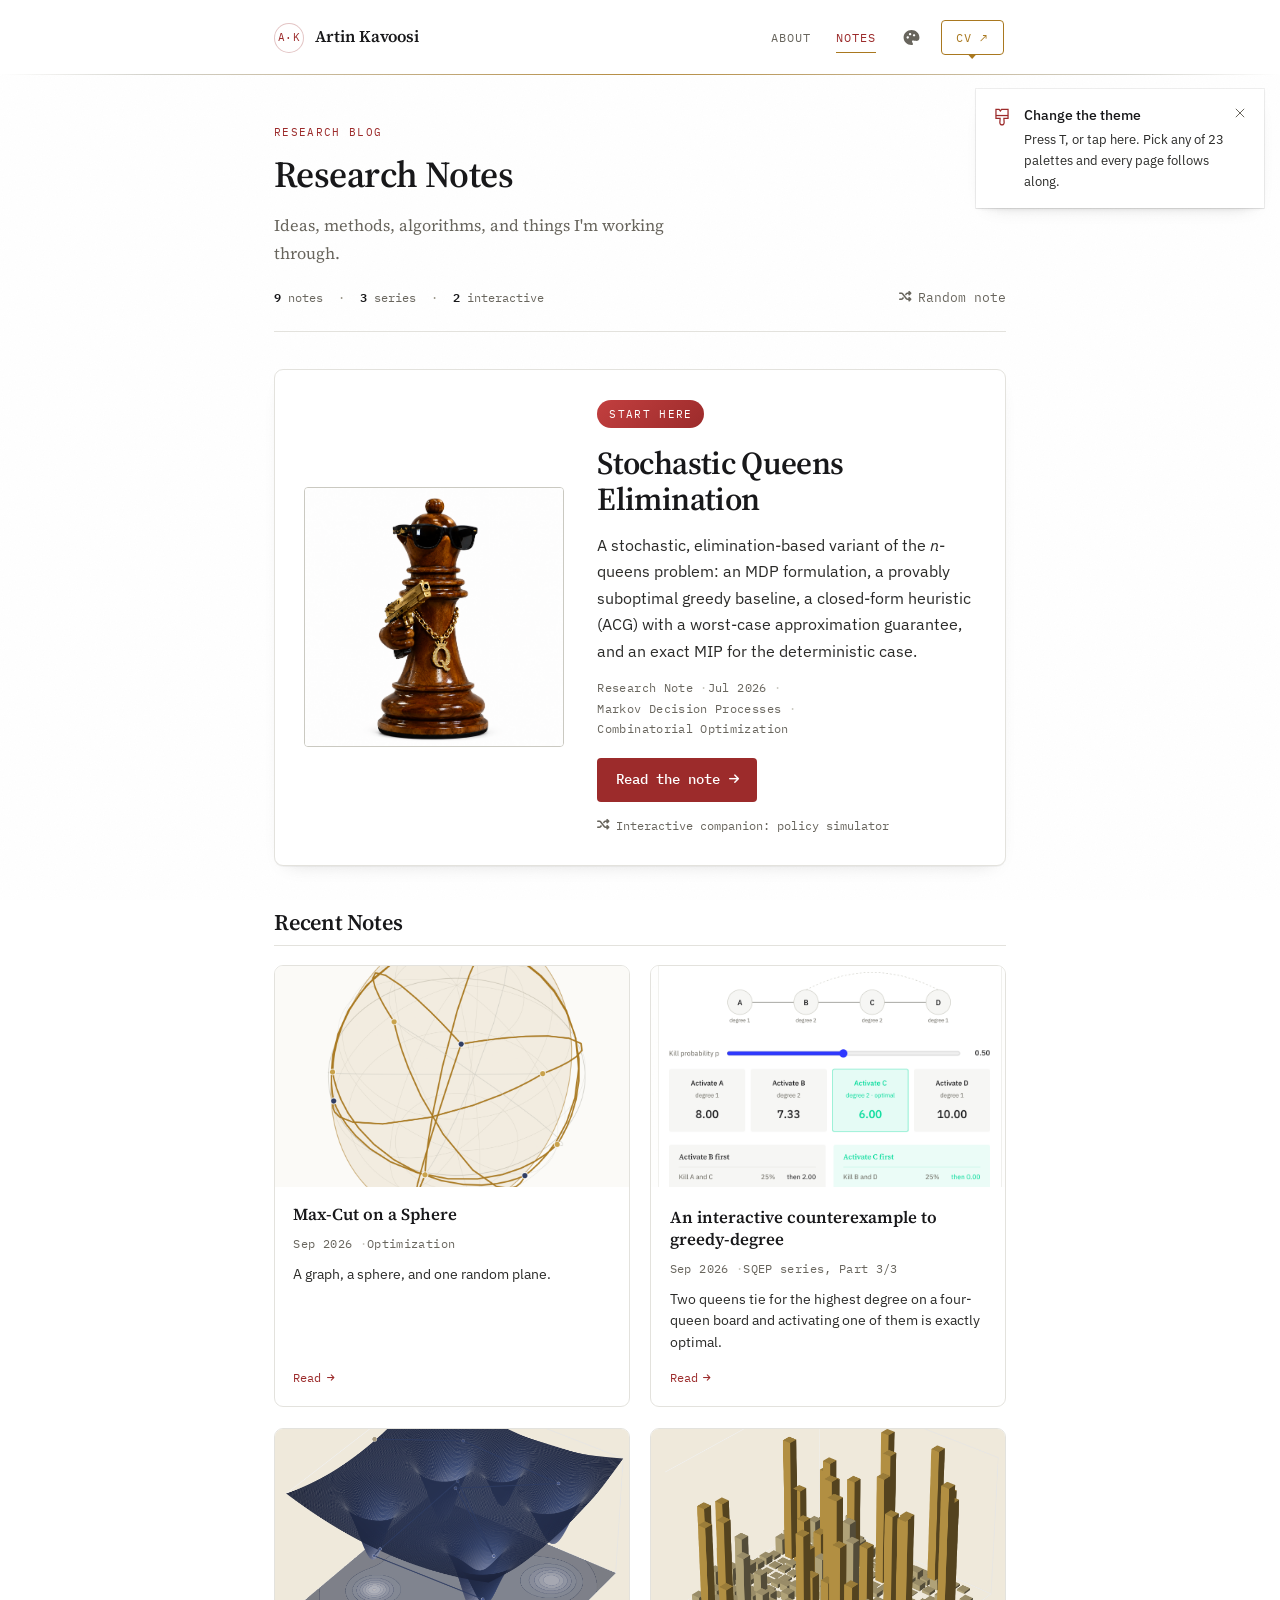
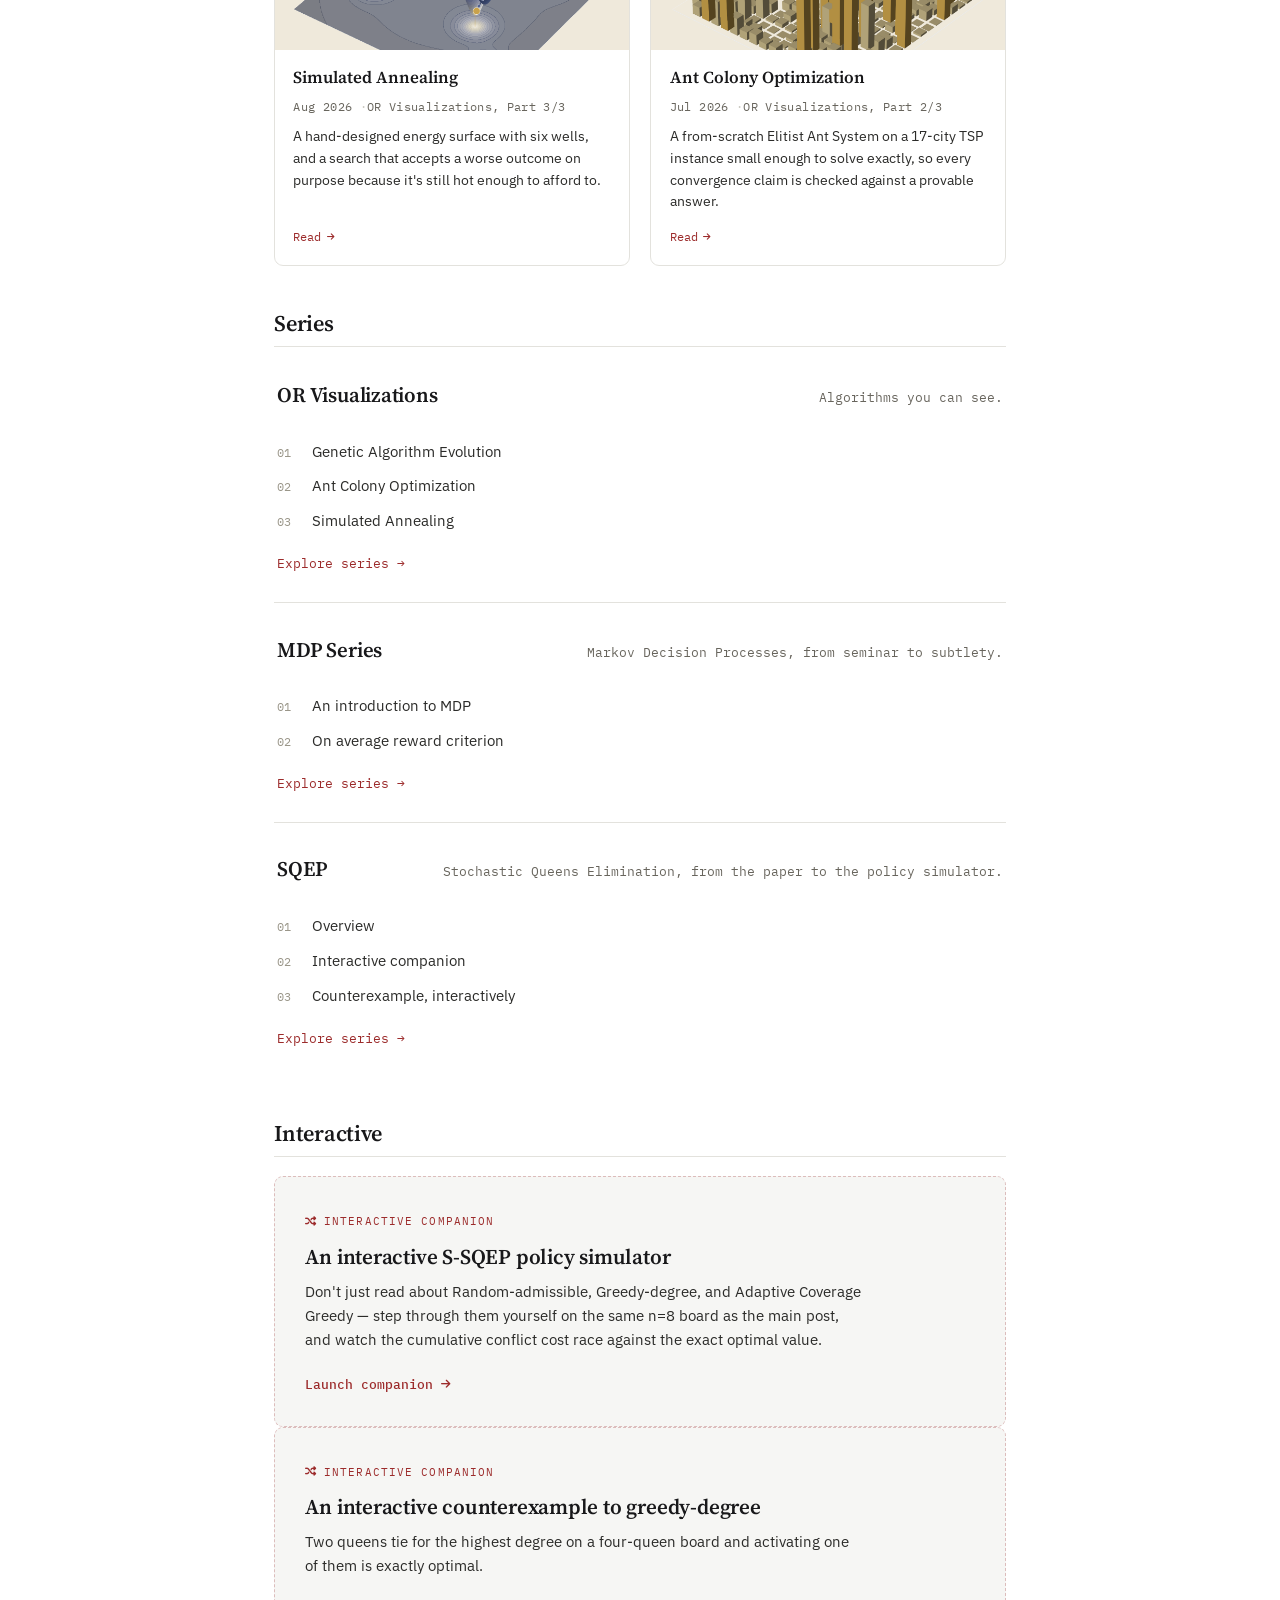
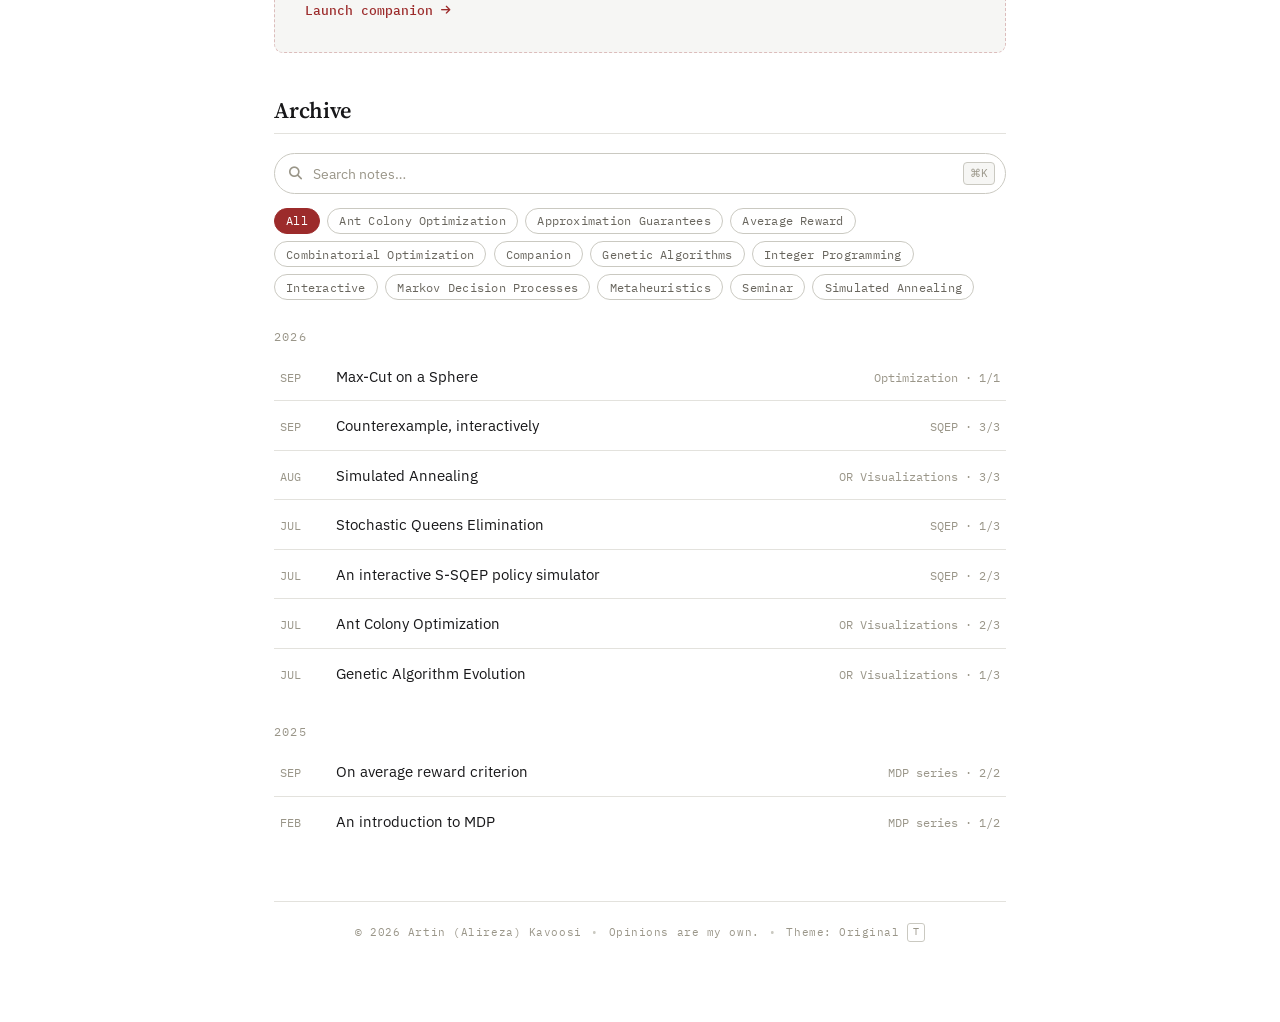
==== commit 0957c2d7: "Update index.html" ====
--- a/blog/index.html
+++ b/blog/index.html
@@ -9,6 +9,7 @@
   <meta name="viewport" content="width=device-width, initial-scale=1">
   <meta name="description" content="Notes and posts by Artin Kavoosi on research, operations research, and machine learning.">
   <meta name="theme-color" content="#ffffff">
+  <script>/* Theme boot: apply the saved theme before first paint (see themes.js) */(function(){var d=document.documentElement,t,s;try{t=localStorage.getItem("ak-site-theme");s=localStorage.getItem("ak-site-scheme")}catch(e){}if(!/^[a-z0-9-]{1,40}$/.test(t||"")){t=window.matchMedia&&matchMedia("(prefers-color-scheme: dark)").matches?"tokyo-night":"original";s=t=="original"?"light":"dark"}d.setAttribute("data-theme",t);d.setAttribute("data-scheme",s=="dark"?"dark":"light")})()</script>
   <link rel="canonical" href="https://akavosi.github.io/blog/">
   <link rel="alternate" type="application/rss+xml" title="Artin Kavoosi — Research Notes" href="../feed.xml">
 
@@ -22,6 +23,7 @@
 
   <link rel="stylesheet" href="../style.css">
   <link rel="stylesheet" href="blog.css">
+  <link rel="stylesheet" href="../themes.css">
 </head>
 
 <body class="notes">
@@ -45,6 +47,7 @@
               <nav class="nav-links" aria-label="Primary">
           <a href="../index.html#about">About</a>
           <a href="index.html" class="active">Notes</a>
+          <button type="button" class="theme-btn" data-theme-picker aria-haspopup="dialog" aria-expanded="false" aria-label="Change website theme"><svg viewBox="0 0 24 24" aria-hidden="true"><path fill="currentColor" fill-rule="evenodd" clip-rule="evenodd" d="M2 12C2 6.71457 6.51697 2.5 12 2.5C17.483 2.5 22 6.71457 22 12C22 13.8878 21.4937 15.1519 20.4345 15.8123C19.4491 16.4266 18.2002 16.3605 17.1496 16.2236C16.7813 16.1757 16.397 16.1121 16.0307 16.0515C15.8617 16.0235 15.6965 15.9962 15.5384 15.9713C15.0184 15.8895 14.5499 15.8295 14.1335 15.8234C13.298 15.8112 12.8925 16.0091 12.671 16.4526C12.539 16.7171 12.5395 17.0363 12.6858 17.4705C12.8149 17.8538 13.0214 18.2277 13.2435 18.63C13.2828 18.7012 13.3226 18.7734 13.3626 18.8465C13.4857 19.0721 13.6169 19.3217 13.7077 19.5624C13.7926 19.7875 13.8875 20.117 13.8161 20.466C13.7303 20.8858 13.4434 21.1713 13.0891 21.3241C12.7768 21.4588 12.3992 21.5 12 21.5C6.51697 21.5 2 17.2854 2 12ZM10.25 6.25C9.42157 6.25 8.75 6.92157 8.75 7.75C8.75 8.57843 9.42157 9.25 10.25 9.25C11.0784 9.25 11.75 8.57843 11.75 7.75C11.75 6.92157 11.0784 6.25 10.25 6.25ZM7.25 10.5C6.42157 10.5 5.75 11.1716 5.75 12C5.75 12.8284 6.42157 13.5 7.25 13.5C8.07843 13.5 8.75 12.8284 8.75 12C8.75 11.1716 8.07843 10.5 7.25 10.5ZM15.25 7.75C14.4216 7.75 13.75 8.42157 13.75 9.25C13.75 10.0784 14.4216 10.75 15.25 10.75C16.0784 10.75 16.75 10.0784 16.75 9.25C16.75 8.42157 16.0784 7.75 15.25 7.75Z"/></svg><span class="theme-btn-tip" aria-hidden="true">Change website theme<kbd>T</kbd></span></button>
           <a href="../cv.pdf" class="nav-primary" target="_blank" rel="noopener" aria-label="Curriculum Vitae (PDF, opens in new tab)">CV ↗</a>
         </nav>
     </div>
@@ -271,6 +274,7 @@
       <footer class="site-footer">
         <span>© <span id="year"></span> Artin (Alireza) Kavoosi</span>
         <span class="footer-disclaimer">Opinions are my own.</span>
+        <button type="button" class="footer-theme" data-theme-picker aria-haspopup="dialog" aria-expanded="false">Theme: <span data-theme-name>Original</span><kbd aria-hidden="true">T</kbd></button>
       </footer>
 
     </div>
@@ -281,6 +285,7 @@
   </script>
 
   <script src="notes.js" defer></script>
+  <script src="../themes.js" defer></script>
 </body>
 
 </html>
--- a/blog/blog.css
+++ b/blog/blog.css
@@ -239,11 +239,20 @@
    read as figures rather than full-bleed images, and stay centered. */
 .post-figure { margin: 1.8rem 0; }
 .post-article-body .post-figure img {
-  max-width: 480px;
+  max-width: 580px;
   width: 100%;
   margin: 0 auto;
 }
 
+/* Ensures videos fit their containers and match image styling */
+.post-article-body video {
+  max-width: 100%;
+  height: auto;
+  display: block;
+  margin: 0 auto;
+  border-radius: var(--radius);
+  border: 1px solid var(--rule);
+}
 /* =========================================================
    Post heading — image + title/tagline, for posts that have
    a hero image (currently just SQEP). A little bigger than
@@ -569,3 +578,103 @@
   .interactive-card:hover .interactive-card-cta i { transform: translateX(3px); }
   .surprise-btn:hover i { transform: rotate(50deg); }
 }
+
+/* =========================================================
+   Soft Computing course file library
+   ========================================================= */
+body.notes .course-page-hero {
+  margin-top: 0.25rem;
+  margin-bottom: 2.2rem;
+}
+.course-materials {
+  max-width: 780px;
+  margin: 0 auto 3rem;
+}
+.course-materials > .notes-section-head {
+  margin-bottom: 1.05rem;
+}
+.course-empty-state {
+  display: flex;
+  align-items: center;
+  gap: 1rem;
+  padding: 1.35rem 1.4rem;
+  background: var(--bg-soft);
+  border: 1px dashed var(--accent-line);
+  border-radius: var(--radius-lg);
+}
+.course-empty-mark {
+  display: grid;
+  place-items: center;
+  flex: 0 0 2.7rem;
+  width: 2.7rem;
+  height: 2.7rem;
+  border: 1px solid var(--accent-line);
+  border-radius: 50%;
+  background: var(--bg-elevated);
+  color: var(--accent);
+  font-family: var(--font-mono);
+  font-size: 0.7rem;
+  letter-spacing: 0.05em;
+}
+.course-empty-title {
+  margin: 0 0 0.25rem;
+  color: var(--text-primary);
+  font-family: var(--font-display);
+  font-size: 1.05rem;
+  font-weight: 600;
+}
+.course-empty-description {
+  margin: 0;
+  color: var(--text-muted);
+  font-size: 0.9rem;
+}
+.course-file-list {
+  list-style: none;
+  margin: 0;
+  padding: 0;
+}
+.course-file-item {
+  display: flex;
+  align-items: center;
+  gap: 0.85rem;
+  padding: 0.9rem 0.4rem;
+  border-top: 1px solid var(--rule);
+}
+.course-file-item:first-child { border-top: 0; }
+.course-file-type {
+  flex: 0 0 3.2rem;
+  min-width: 3.2rem;
+  padding: 0.2rem 0.35rem;
+  border: 1px solid var(--rule-strong);
+  border-radius: var(--radius);
+  color: var(--text-muted);
+  font-family: var(--font-mono);
+  font-size: 0.66rem;
+  text-align: center;
+  text-transform: uppercase;
+}
+.course-file-link {
+  display: flex;
+  flex: 1;
+  align-items: center;
+  justify-content: space-between;
+  min-width: 0;
+  gap: 1rem;
+  color: var(--text-primary);
+  background: none;
+}
+.course-file-link:hover .course-file-name { color: var(--accent); }
+.course-file-name { overflow-wrap: anywhere; }
+.course-file-action {
+  flex: none;
+  color: var(--text-muted);
+  font-family: var(--font-mono);
+  font-size: 0.72rem;
+  white-space: nowrap;
+}
+@media (max-width: 600px) {
+  .course-empty-state { align-items: flex-start; padding: 1.1rem; }
+  .course-file-item { align-items: flex-start; gap: 0.6rem; }
+  .course-file-link { flex-wrap: wrap; gap: 0.25rem 0.7rem; }
+  .course-file-action { flex-basis: 100%; }
+}
--- a/themes.css
+++ b/themes.css
@@ -0,0 +1,553 @@
+/* ==========================================================================
+   Site themes — press T anywhere (or use the palette button in the header)
+   ==========================================================================
+
+   Closely modeled on the theme picker on omarchy.org. The 22 palettes are
+   the Omarchy website palettes; "original" is this site's own design.
+
+   How it fits together
+   1. A tiny boot script in every page's <head> sets
+        <html data-theme="tokyo-night" data-scheme="dark">
+      before first paint, so there is never a flash of the wrong theme.
+   2. Each [data-theme="…"] block below defines raw palette tokens (--t-*).
+   3. The mapping layer translates --t-* into the tokens style.css and
+      blog.css already use (--bg-base, --accent, --rule, …), so every
+      component on every page follows along without per-component rules.
+   4. "original" is excluded from the mapping, so it renders exactly as
+      authored in style.css / blog.css (navy home page, red notes).
+
+   Adding a theme: add a [data-theme="id"] palette block below and an entry
+   in THEMES (themes.js), then run `python3 tools/theme-previews.py id`.
+   Adding a page: start from blog/posts/_template.html (already wired), or
+   run `python3 tools/wire-themes.py path/to/page.html`.
+   ========================================================================== */
+
+/* --------------------------------------------------------------------------
+   1. Palettes
+   -------------------------------------------------------------------------- */
+[data-theme="original"]{--t-bg-deep:#f6f6f4;--t-bg:#ffffff;--t-surface:#ffffff;--t-surface-2:#f6f6f4;--t-border-subtle:#e3e2dd;--t-border-strong:#cac9c1;--t-text:#1c1c1a;--t-text-secondary:#3a3a36;--t-text-muted:#75756e;--t-brand:#2f3d63;--t-brand-soft:#2f3d6314;--t-brand-ink:#ffffff;--t-field-hover:#4d5f96;--t-selection:#2f3d6329;--t-scroll-thumb:#0000002e;--t-img-outline:#0000001a;color-scheme:light}
+[data-theme="catppuccin"]{--t-bg-deep:#161622;--t-bg:#1e1e2e;--t-surface:#282839;--t-surface-2:#313244;--t-border-subtle:#313244;--t-border-strong:#585b70;--t-text:#cdd6f4;--t-text-secondary:#cdd6f4;--t-text-muted:#9399b2;--t-brand:#89b4fa;--t-brand-soft:#89b4fa1f;--t-brand-ink:#0c0e10;--t-field-hover:#accafc;--t-selection:#45475a;--t-scroll-thumb:#ffffff24;--t-img-outline:#ffffff1a;color-scheme:dark}
+[data-theme="catppuccin-latte"]{--t-bg-deep:#e3e4e8;--t-bg:#eff1f5;--t-surface:#f8f9fb;--t-surface-2:#e3e4e8;--t-border-subtle:#d7d8dc;--t-border-strong:#acb0be;--t-text:#4c4f69;--t-text-secondary:#53556f;--t-text-muted:#5c5f77;--t-brand:#1e66f5;--t-brand-soft:#1e66f51f;--t-brand-ink:#fff;--t-field-hover:#1750bf;--t-selection:#ccd0da;--t-scroll-thumb:#0000002e;--t-img-outline:#0000001a;color-scheme:light}
+[data-theme="ethereal"]{--t-bg-deep:#040816;--t-bg:#060b1e;--t-surface:#0c122c;--t-surface-2:#131a3a;--t-border-subtle:#131a3a;--t-border-strong:#6d7db6;--t-text:#ffcead;--t-text-secondary:#ffcead;--t-text-muted:#b6a6b2;--t-brand:#7d82d9;--t-brand-soft:#7d82d91f;--t-brand-ink:#0c0e10;--t-field-hover:#a4a8e4;--t-selection:#252e56;--t-scroll-thumb:#ffffff24;--t-img-outline:#ffffff1a;color-scheme:dark}
+[data-theme="everforest"]{--t-bg-deep:#21272c;--t-bg:#2d353b;--t-surface:#303a40;--t-surface-2:#343f44;--t-border-subtle:#343f44;--t-border-strong:#475258;--t-text:#d3c6aa;--t-text-secondary:#d3c6aa;--t-text-muted:#918f84;--t-brand:#7fbbb3;--t-brand-soft:#7fbbb31f;--t-brand-ink:#0c0e10;--t-field-hover:#a5cfca;--t-selection:#3d484d;--t-scroll-thumb:#ffffff24;--t-img-outline:#ffffff1a;color-scheme:dark}
+[data-theme="flexoki-light"]{--t-bg-deep:#f2efe4;--t-bg:#fffcf0;--t-surface:#f9f6ea;--t-surface-2:#f2efe4;--t-border-subtle:#e5e2d8;--t-border-strong:#b7b5ac;--t-text:#100f0f;--t-text-secondary:#454340;--t-text-muted:#555450;--t-brand:#205ea6;--t-brand-soft:#205ea61f;--t-brand-ink:#fff;--t-field-hover:#194981;--t-selection:#cecdc3;--t-scroll-thumb:#0000002e;--t-img-outline:#0000001a;color-scheme:light}
+[data-theme="gruvbox"]{--t-bg-deep:#1e1e1e;--t-bg:#282828;--t-surface:#32302f;--t-surface-2:#3c3836;--t-border-subtle:#3c3836;--t-border-strong:#665c54;--t-text:#d4be98;--t-text-secondary:#d4be98;--t-text-muted:#a89984;--t-brand:#7daea3;--t-brand-soft:#7daea31f;--t-brand-ink:#0c0e10;--t-field-hover:#a4c6bf;--t-selection:#504945;--t-scroll-thumb:#ffffff24;--t-img-outline:#ffffff1a;color-scheme:dark}
+[data-theme="hackerman"]{--t-bg-deep:#080910;--t-bg:#0b0c16;--t-surface:#10121f;--t-surface-2:#151828;--t-border-subtle:#151828;--t-border-strong:#2d3450;--t-text:#ddf7ff;--t-text-secondary:#ddf7ff;--t-text-muted:#a4b2ca;--t-brand:#82fb9c;--t-brand-soft:#82fb9c1f;--t-brand-ink:#0c0e10;--t-field-hover:#a8fcba;--t-selection:#1f253a;--t-scroll-thumb:#ffffff24;--t-img-outline:#ffffff1a;color-scheme:dark}
+[data-theme="kanagawa"]{--t-bg-deep:#17171e;--t-bg:#1f1f28;--t-surface:#202838;--t-surface-2:#223249;--t-border-subtle:#223249;--t-border-strong:#54546d;--t-text:#dcd7ba;--t-text-secondary:#dcd7ba;--t-text-muted:#a7a492;--t-brand:#dcd7ba;--t-brand-soft:#dcd7ba1f;--t-brand-ink:#0c0e10;--t-field-hover:#e6e3cf;--t-selection:#363646;--t-scroll-thumb:#ffffff24;--t-img-outline:#ffffff1a;color-scheme:dark}
+[data-theme="last-horizon"]{--t-bg-deep:#090809;--t-bg:#0c0b0c;--t-surface:#0c0b0c;--t-surface-2:#0c0b0c;--t-border-subtle:#0c0b0c;--t-border-strong:#584e51;--t-text:#fafcfb;--t-text-secondary:#e2dddc;--t-text-muted:#a9a5a6;--t-brand:#b59790;--t-brand-soft:#b597901f;--t-brand-ink:#0c0e10;--t-field-hover:#cbb6b1;--t-selection:#584e51;--t-scroll-thumb:#ffffff24;--t-img-outline:#ffffff1a;color-scheme:dark}
+[data-theme="lumon"]{--t-bg-deep:#101b21;--t-bg:#16242d;--t-surface:#182836;--t-surface-2:#1b2d40;--t-border-subtle:#1b2d40;--t-border-strong:#304860;--t-text:#f2fcff;--t-text-secondary:#d6e2ee;--t-text-muted:#a0c1d8;--t-brand:#8bc9eb;--t-brand-soft:#8bc9eb1f;--t-brand-ink:#0c0e10;--t-field-hover:#aed9f1;--t-selection:#243d56;--t-scroll-thumb:#ffffff24;--t-img-outline:#ffffff1a;color-scheme:dark}
+[data-theme="lupine"]{--t-bg-deep:#ececec;--t-bg:#fafafa;--t-surface:#fff;--t-surface-2:#ececec;--t-border-subtle:#dedede;--t-border-strong:#9e9e9e;--t-text:#000;--t-text-secondary:#212121;--t-text-muted:#484848;--t-brand:#3264eb;--t-brand-soft:#3264eb1f;--t-brand-ink:#fff;--t-field-hover:#274eb7;--t-selection:#d0d0d0;--t-scroll-thumb:#0000002e;--t-img-outline:#0000001a;color-scheme:light}
+[data-theme="matte-black"]{--t-bg-deep:#0d0d0d;--t-bg:#121212;--t-surface:#181818;--t-surface-2:#1e1e1e;--t-border-subtle:#1e1e1e;--t-border-strong:#333;--t-text:#eaeaea;--t-text-secondary:#bebebe;--t-text-muted:#8a8a8a;--t-brand:#e68e0d;--t-brand-soft:#e68e0d1f;--t-brand-ink:#0c0e10;--t-field-hover:#eeb056;--t-selection:#2a2a2a;--t-scroll-thumb:#ffffff24;--t-img-outline:#ffffff1a;color-scheme:dark}
+[data-theme="miasma"]{--t-bg-deep:#191919;--t-bg:#222;--t-surface:#272727;--t-surface-2:#2c2c2c;--t-border-subtle:#2c2c2c;--t-border-strong:#666;--t-text:#c2c2b0;--t-text-secondary:#c2c2b0;--t-text-muted:#8c8c82;--t-brand:#78824b;--t-brand-soft:#78824b1f;--t-brand-ink:#0c0e10;--t-field-hover:#a0a881;--t-selection:#383838;--t-scroll-thumb:#ffffff24;--t-img-outline:#ffffff1a;color-scheme:dark}
+[data-theme="nord"]{--t-bg-deep:#222730;--t-bg:#2e3440;--t-surface:#343b49;--t-surface-2:#3b4252;--t-border-subtle:#3b4252;--t-border-strong:#4c566a;--t-text:#d8dee9;--t-text-secondary:#d8dee9;--t-text-muted:#9fa7b4;--t-brand:#81a1c1;--t-brand-soft:#81a1c11f;--t-brand-ink:#0c0e10;--t-field-hover:#a7bdd4;--t-selection:#434c5e;--t-scroll-thumb:#ffffff24;--t-img-outline:#ffffff1a;color-scheme:dark}
+[data-theme="osaka-jade"]{--t-bg-deep:#0c1512;--t-bg:#111c18;--t-surface:#1a2a22;--t-surface-2:#23372b;--t-border-subtle:#23372b;--t-border-strong:#53685b;--t-text:#f7e8b2;--t-text-secondary:#c1c497;--t-text-muted:#969978;--t-brand:#509475;--t-brand-soft:#5094751f;--t-brand-ink:#0c0e10;--t-field-hover:#84b49e;--t-selection:#32473b;--t-scroll-thumb:#ffffff24;--t-img-outline:#ffffff1a;color-scheme:dark}
+[data-theme="retro-82"]{--t-bg-deep:#031222;--t-bg:#05182e;--t-surface:#081e37;--t-surface-2:#0a2540;--t-border-subtle:#0a2540;--t-border-strong:#2a6b78;--t-text:#f6dcac;--t-text-secondary:#f6dcac;--t-text-muted:#9ab69b;--t-brand:#faa968;--t-brand-soft:#faa9681f;--t-brand-ink:#0c0e10;--t-field-hover:#fcc395;--t-selection:#134e5a;--t-scroll-thumb:#ffffff24;--t-img-outline:#ffffff1a;color-scheme:dark}
+[data-theme="ristretto"]{--t-bg-deep:#211b1b;--t-bg:#2c2525;--t-surface:#342a28;--t-surface-2:#3d2f2a;--t-border-subtle:#3d2f2a;--t-border-strong:#72696a;--t-text:#e6d9db;--t-text-secondary:#e6d9db;--t-text-muted:#aca1a2;--t-brand:#f38d70;--t-brand-soft:#f38d701f;--t-brand-ink:#0c0e10;--t-field-hover:#f7af9b;--t-selection:#403e41;--t-scroll-thumb:#ffffff24;--t-img-outline:#ffffff1a;color-scheme:dark}
+[data-theme="rose-pine"]{--t-bg-deep:#ede7e1;--t-bg:#faf4ed;--t-surface:#fffaf3;--t-surface-2:#ede7e1;--t-border-subtle:#e1dbd5;--t-border-strong:#cecacd;--t-text:#575279;--t-text-secondary:#5e587d;--t-text-muted:#676284;--t-brand:#56949f;--t-brand-soft:#56949f1f;--t-brand-ink:#fff;--t-field-hover:#43737c;--t-selection:#dfdad9;--t-scroll-thumb:#0000002e;--t-img-outline:#0000001a;color-scheme:light}
+[data-theme="solitude"]{--t-bg-deep:#0c0e10;--t-bg:#101315;--t-surface:#101315;--t-surface-2:#101315;--t-border-subtle:#101315;--t-border-strong:#4b4e55;--t-text:#cacccc;--t-text-secondary:#a5aeb4;--t-text-muted:#8a8d90;--t-brand:#798186;--t-brand-soft:#7981861f;--t-brand-ink:#0c0e10;--t-field-hover:#a1a7aa;--t-selection:#343d41;--t-scroll-thumb:#ffffff24;--t-img-outline:#ffffff1a;color-scheme:dark}
+[data-theme="tokyo-night"]{--t-bg-deep:#13141c;--t-bg:#1a1b26;--t-surface:#1f2230;--t-surface-2:#24283b;--t-border-subtle:#24283b;--t-border-strong:#414868;--t-text:#c0caf5;--t-text-secondary:#a9b1d6;--t-text-muted:#8b93b8;--t-brand:#9ece6a;--t-brand-soft:#9ece6a1f;--t-brand-ink:#0c0e10;--t-field-hover:#bbdd97;--t-selection:#292e42;--t-scroll-thumb:#ffffff24;--t-img-outline:#ffffff1a;color-scheme:dark}
+[data-theme="vantablack"]{--t-bg-deep:#090909;--t-bg:#000;--t-surface:#0d0d0d;--t-surface-2:#1a1a1a;--t-border-subtle:#1a1a1a;--t-border-strong:#7a7a7a;--t-text:#fff;--t-text-secondary:#fff;--t-text-muted:#a8a8a8;--t-brand:#8d8d8d;--t-brand-soft:#8d8d8d1f;--t-brand-ink:#0c0e10;--t-field-hover:#afafaf;--t-selection:#1a1a1a;--t-scroll-thumb:#ffffff24;--t-img-outline:#ffffff1a;color-scheme:dark}
+[data-theme="white"]{--t-bg-deep:#f5f5f5;--t-bg:#fff;--t-surface:#fff;--t-surface-2:#f5f5f5;--t-border-subtle:#e8e8e8;--t-border-strong:silver;--t-text:#000;--t-text-secondary:#383838;--t-text-muted:#4a4a4a;--t-brand:#6e6e6e;--t-brand-soft:#6e6e6e1f;--t-brand-ink:#fff;--t-field-hover:#565656;--t-selection:silver;--t-scroll-thumb:#0000002e;--t-img-outline:#0000001a;color-scheme:light}
+
+/* --------------------------------------------------------------------------
+   2. Mapping layer — palette tokens → site tokens
+   Specificity (0,2,2) beats both :root (style.css) and body.notes (blog.css).
+   -------------------------------------------------------------------------- */
+/* Screens only: printing always uses the Original design (dark ink on paper). */
+@media screen {
+  html[data-theme]:not([data-theme="original"]),
+  html[data-theme]:not([data-theme="original"]) body {
+    --bg-base:        var(--t-bg);
+    --bg-elevated:    var(--t-surface);
+    --bg-soft:        var(--t-surface-2);
+    --bg-hover:       color-mix(in oklab, var(--t-surface-2) 70%, var(--t-border-strong));
+
+    --text-primary:   var(--t-text);
+    --text-body:      var(--t-text-secondary);
+    --text-muted:     var(--t-text-muted);
+    --text-faint:     color-mix(in oklab, var(--t-text-muted) 72%, var(--t-bg));
+
+    --accent:         var(--t-brand);
+    --accent-bright:  var(--t-field-hover);
+    --accent-soft:    var(--t-brand-soft);
+    --accent-line:    color-mix(in srgb, var(--t-brand) 40%, transparent);
+
+    --rule:           color-mix(in oklab, var(--t-border-strong) 45%, var(--t-bg));
+    --rule-strong:    var(--t-border-strong);
+
+    /* One brand color, Omarchy-style: the gold secondary accent follows it. */
+    --royal-gold:        var(--t-brand);
+    --royal-gold-bright: var(--t-field-hover);
+    --royal-felt:        color-mix(in oklab, var(--t-brand) 14%, var(--t-surface));
+
+    /* Semantic colors, nudged toward the text color so they stay readable on
+       dark palettes (lighter) and light palettes (darker) alike. */
+    --status-published: color-mix(in oklab, #4fae63 72%, var(--t-text));
+    --status-review:    color-mix(in oklab, #d4993a 72%, var(--t-text));
+    --status-submitted: color-mix(in oklab, #a08f6a 70%, var(--t-text));
+    --viz-good:         color-mix(in oklab, #59c283 78%, var(--t-text));
+    --viz-ref:          var(--t-text);       /* reference lines (e.g. exact V*) */
+    --viz-on-accent:    var(--t-brand-ink);  /* labels drawn on brand fills */
+
+    --selection-bg:   var(--t-selection);
+  }
+
+  html[data-theme]:not([data-theme="original"]) {
+    scrollbar-color: var(--t-scroll-thumb) transparent;
+  }
+
+  /* Dark palettes: drop shadows need more weight to read on dark grounds. */
+  html[data-scheme="dark"] body {
+    --shadow-soft: 0 1px 0 rgb(0 0 0 / 0.22), 0 10px 26px -16px rgb(0 0 0 / 0.7);
+    --shadow-lift: 0 22px 46px -22px rgb(0 0 0 / 0.8);
+  }
+
+  /* The home page's dot lattice, re-inked in each palette's brand color. */
+  html[data-theme]:not([data-theme="original"]) body:not(.notes) {
+    background-image: radial-gradient(circle, color-mix(in srgb, var(--t-brand) 11%, transparent) 1px, transparent 1.3px);
+  }
+
+  /* Paper grain multiplies toward black, which only muddies dark palettes. */
+  html[data-scheme="dark"] .grain { opacity: 0; }
+
+  /* Figures are rendered on light paper; on dark palettes, frame them like
+     prints and take the edge off the glare (full brightness on hover). */
+  html[data-scheme="dark"] :is(
+    .post-article-body img, .post-article-body video, .post-hero-art img,
+    .card-thumb img, .featured-note-media img, .interactive-home-card img
+  ) {
+    filter: brightness(0.9) saturate(0.97);
+    transition: filter 0.25s ease;
+  }
+  html[data-scheme="dark"] :is(
+    .post-article-body img, .post-article-body video, .post-hero-art img,
+    .card-thumb img, .featured-note-media img, .interactive-home-card img
+  ):hover { filter: none; }
+  html[data-scheme="dark"] .post-article-body :is(img, video) {
+    border-color: var(--t-img-outline);
+  }
+}
+
+@media print {
+  html[data-theme] { color-scheme: light; }
+}
+
+/* Theme switches are instant — no element-level color transitions. */
+html.tp-no-transitions,
+html.tp-no-transitions *,
+html.tp-no-transitions *::before,
+html.tp-no-transitions *::after { transition: none !important; }
+
+/* No JavaScript, no picker: hide the entry points. */
+html:not([data-theme]) :is(.theme-btn, .footer-theme) { display: none; }
+
+
+/* --------------------------------------------------------------------------
+   3. Entry points — header palette button + footer "Theme" link
+   -------------------------------------------------------------------------- */
+.theme-btn {
+  position: relative;
+  display: inline-grid;
+  place-items: center;
+  width: 32px;
+  height: 32px;
+  margin: 0 0.15rem 0 0.35rem;
+  padding: 0;
+  border: 1px solid transparent;
+  border-radius: 8px;
+  background: none;
+  color: var(--text-muted);
+  cursor: pointer;
+  -webkit-tap-highlight-color: transparent;
+  transition: color 0.15s ease-out, background-color 0.15s ease-out, transform 0.15s ease-out;
+}
+.theme-btn:hover,
+.theme-btn[aria-expanded="true"] { color: var(--text-primary); background-color: var(--bg-soft); }
+.theme-btn:active { transform: scale(0.96); }
+.theme-btn:focus-visible { outline: 2px solid var(--accent); outline-offset: 2px; }
+.theme-btn svg { display: block; width: 19px; height: 19px; pointer-events: none; }
+
+.theme-btn-tip {
+  position: absolute;
+  top: calc(100% + 9px);
+  left: 50%;
+  display: flex;
+  align-items: center;
+  gap: 0.55rem;
+  padding: 0.32rem 0.38rem 0.32rem 0.65rem;
+  border-radius: 6px;
+  background: var(--text-primary);
+  color: var(--bg-base);
+  font-family: var(--font-body);
+  font-size: 0.75rem;
+  font-weight: 500;
+  letter-spacing: 0;
+  line-height: 1.3;
+  text-transform: none;
+  white-space: nowrap;
+  pointer-events: none;
+  opacity: 0;
+  transform: translate(-50%, -3px);
+  transition: opacity 0.12s ease-out, transform 0.12s ease-out;
+}
+.theme-btn-tip kbd {
+  display: inline-grid;
+  place-items: center;
+  min-width: 1.25rem;
+  height: 1.25rem;
+  padding: 0 0.3rem;
+  border-radius: 4px;
+  background: color-mix(in srgb, var(--bg-base) 18%, transparent);
+  font-family: var(--font-mono);
+  font-size: 0.68rem;
+  font-weight: 500;
+}
+@media (hover: hover) {
+  .theme-btn:hover .theme-btn-tip,
+  .theme-btn:focus-visible .theme-btn-tip {
+    opacity: 1;
+    transform: translate(-50%, 0);
+    transition-delay: 0.3s;
+  }
+  .theme-btn[aria-expanded="true"] .theme-btn-tip { opacity: 0; transition-delay: 0s; }
+}
+
+/* Phones: tighten the nav a touch so the palette button fits without
+   wrapping the header (and "CV ↗" never breaks across two lines). */
+@media (max-width: 440px) {
+  .header-inner { gap: 0.6rem; }
+  .nav-links a {
+    margin: 0 0.05rem;
+    padding-left: 0.35rem;
+    padding-right: 0.35rem;
+    white-space: nowrap;
+  }
+  .nav-links a:hover::after,
+  .nav-links a:focus-visible::after,
+  .nav-links a.active::after { left: 0.35rem; right: 0.35rem; }
+  .nav-links .nav-primary { margin-left: 0.3rem; padding-left: 0.65rem; padding-right: 0.65rem; }
+  .theme-btn { width: 30px; height: 30px; margin: 0 0.05rem; }
+}
+
+.footer-theme {
+  display: inline-flex;
+  align-items: center;
+  gap: 0.45rem;
+  margin: 0;
+  padding: 0;
+  border: 0;
+  background: none;
+  color: inherit;
+  font: inherit;
+  letter-spacing: inherit;
+  cursor: pointer;
+  transition: color 0.18s ease;
+}
+.footer-theme::before { content: "\2022"; margin-right: 0.15rem; color: var(--rule-strong); }
+.footer-theme:hover,
+.footer-theme:focus-visible { color: var(--accent); }
+.footer-theme:focus-visible { outline: 2px solid var(--accent); outline-offset: 3px; border-radius: 2px; }
+.footer-theme kbd {
+  display: inline-grid;
+  place-items: center;
+  min-width: 1.15rem;
+  height: 1.15rem;
+  padding: 0 0.25rem;
+  border: 1px solid var(--rule-strong);
+  border-radius: 3px;
+  font: inherit;
+  font-size: 0.62rem;
+  line-height: 1;
+}
+@media (hover: none) { .footer-theme kbd { display: none; } }
+
+
+/* --------------------------------------------------------------------------
+   4. The picker — screenshot carousel (mirrors omarchy.org's picker)
+   -------------------------------------------------------------------------- */
+.tp-backdrop {
+  position: fixed;
+  inset: 0;
+  z-index: 1000;
+  isolation: isolate;
+  background: rgb(0 0 0 / 0.55);
+}
+@supports ((-webkit-backdrop-filter: blur(4px)) or (backdrop-filter: blur(4px))) {
+  .tp-backdrop { -webkit-backdrop-filter: blur(4px); backdrop-filter: blur(4px); }
+}
+
+.tp-dialog {
+  position: fixed;
+  inset: 0;
+  z-index: 1000;
+  display: flex;
+  flex-direction: column;
+  align-items: center;
+  justify-content: center;
+  outline: none;
+  touch-action: none;
+  -webkit-tap-highlight-color: transparent;
+  view-transition-name: theme-picker;
+}
+.tp-dismiss { position: absolute; inset: 0; }
+
+.tp-stage {
+  position: relative;
+  display: flex;
+  width: 100%;
+  align-items: center;
+  justify-content: center;
+  pointer-events: none;
+}
+.tp-slot,
+.tp-spacer { width: min(68vw, 46rem); }
+@media (min-width: 640px) {
+  .tp-slot,
+  .tp-spacer { width: min(72vw, 46rem); }
+}
+.tp-slot {
+  position: absolute;
+  transition: transform 0.24s cubic-bezier(0.2, 0.7, 0.2, 1);
+  will-change: transform;
+}
+.tp-spacer { visibility: hidden; aspect-ratio: 16 / 9; }
+
+.tp-card {
+  --card-dim: 0.55;
+  display: block;
+  width: 100%;
+  margin: 0;
+  padding: 0;
+  border: 0;
+  background: none;
+  cursor: pointer;
+  pointer-events: auto;
+}
+.tp-card:hover { --card-dim: 0.78; }
+
+/* Parallelogram cards: a 1px zinc edge, or a 3px brand edge when centered. */
+.tp-frame {
+  background: #71717a;
+  clip-path: polygon(2.5% 0%, 100% 0%, 97.5% 100%, 0% 100%);
+}
+.tp-frame.is-active { background: var(--accent); }
+.tp-inner {
+  background: #000;
+  clip-path: polygon(calc(2.5% + 1px) 1px, calc(100% - 1px) 1px, calc(97.5% - 1px) calc(100% - 1px), 1px calc(100% - 1px));
+}
+.tp-frame.is-active .tp-inner {
+  clip-path: polygon(calc(2.5% + 3px) 3px, calc(100% - 3px) 3px, calc(97.5% - 3px) calc(100% - 3px), 3px calc(100% - 3px));
+}
+.tp-inner img {
+  display: block;
+  width: 100%;
+  height: auto;
+  aspect-ratio: 16 / 9;
+  object-fit: cover;
+  filter: brightness(var(--card-dim));
+  -webkit-user-select: none;
+  user-select: none;
+  -webkit-user-drag: none;
+}
+.tp-frame.is-active .tp-inner img { filter: none; }
+@media (max-width: 639px) {
+  .tp-spacer,
+  .tp-inner img { aspect-ratio: 4 / 5; }
+}
+
+/* Theme name, drawn in the previewed theme's own colors. */
+.tp-name {
+  position: relative;
+  margin: 0.375rem 0 0;
+  padding: 0.875rem 1rem;
+  border: 0;
+  background: none;
+  text-align: center;
+  cursor: pointer;
+  transition: filter 0.15s ease-out;
+}
+.tp-name:hover { filter: brightness(1.25); }
+.tp-name:focus-visible { outline: 2px solid var(--accent); outline-offset: -2px; }
+.tp-name span {
+  display: block;
+  font-family: var(--font-body);
+  font-size: 1.5rem;
+  font-weight: 600;
+  line-height: 2rem;
+  letter-spacing: -0.025em;
+  color: var(--t-text);
+  -webkit-text-stroke: 2px var(--t-bg);
+  paint-order: stroke fill;
+}
+.tp-name span.is-light {
+  color: var(--t-bg);
+  -webkit-text-stroke: 2px var(--t-text);
+}
+
+.tp-arrow {
+  position: absolute;
+  top: 50%;
+  display: flex;
+  width: 44px;
+  height: 44px;
+  align-items: center;
+  justify-content: center;
+  margin: 0;
+  padding: 0;
+  border: 1px solid var(--rule);
+  background: var(--bg-base);
+  color: var(--text-primary);
+  cursor: pointer;
+  transform: translateY(-50%);
+  transition: background-color 0.15s ease-out;
+}
+.tp-arrow:hover { background: var(--bg-soft); }
+.tp-arrow:focus-visible { outline: 2px solid var(--accent); outline-offset: 2px; }
+.tp-arrow svg { width: 20px; height: 20px; }
+.tp-prev { left: 12px; }
+.tp-next { right: 12px; }
+@media (min-width: 640px) {
+  .tp-prev { left: 24px; }
+  .tp-next { right: 24px; }
+}
+
+.tp-sr {
+  position: absolute;
+  width: 1px;
+  height: 1px;
+  margin: -1px;
+  padding: 0;
+  overflow: hidden;
+  clip: rect(0 0 0 0);
+  white-space: nowrap;
+  border: 0;
+}
+
+
+/* --------------------------------------------------------------------------
+   5. First-visit notice — "Change the theme · Press T, or tap here."
+   -------------------------------------------------------------------------- */
+html[data-theme] { --tp-elevation: 0 0 0 1px oklch(0% 0 0 / 0.06), 0 1px 3px oklch(0% 0 0 / 0.05), 0 4px 10px -4px oklch(0% 0 0 / 0.05); }
+html[data-scheme="dark"] { --tp-elevation: 0 0 0 1px oklch(100% 0 0 / 0.07); }
+
+.tp-notice {
+  position: fixed;
+  top: var(--tp-notice-top, 88px);
+  right: 1rem;
+  z-index: 900;
+  width: 18rem;
+  max-width: calc(100vw - 2rem);
+  animation: tp-notice-in 0.3s ease-out both;
+}
+@keyframes tp-notice-in {
+  from { opacity: 0; transform: translateX(12px); }
+  to   { opacity: 1; transform: none; }
+}
+.tp-notice-box {
+  position: relative;
+  background: var(--bg-elevated);
+  box-shadow: var(--tp-elevation), var(--shadow-soft);
+}
+.tp-notice-main {
+  display: flex;
+  width: 100%;
+  align-items: flex-start;
+  gap: 0.75rem;
+  margin: 0;
+  padding: 1rem 2.5rem 1rem 1rem;
+  border: 0;
+  background: none;
+  color: inherit;
+  text-align: left;
+  cursor: pointer;
+  transition: background-color 0.15s ease-out;
+}
+.tp-notice-main:hover { background: var(--bg-soft); }
+.tp-notice-main:focus-visible { outline: 2px solid var(--accent); outline-offset: -2px; }
+.tp-notice-icon { flex: none; width: 20px; height: 20px; margin-top: 2px; color: var(--accent); }
+.tp-notice-title {
+  display: block;
+  font-family: var(--font-body);
+  font-size: 0.875rem;
+  font-weight: 500;
+  line-height: 1.25rem;
+  color: var(--text-primary);
+}
+.tp-notice-text {
+  display: block;
+  margin-top: 0.25rem;
+  font-family: var(--font-body);
+  font-size: 13px;
+  line-height: 1.625;
+  color: var(--text-body);
+}
+.tp-notice-close {
+  position: absolute;
+  top: 0.5rem;
+  right: 0.5rem;
+  display: flex;
+  width: 2rem;
+  height: 2rem;
+  align-items: center;
+  justify-content: center;
+  margin: 0;
+  padding: 0;
+  border: 0;
+  background: none;
+  color: var(--text-muted);
+  cursor: pointer;
+  transition: color 0.15s ease-out;
+}
+.tp-notice-close:hover { color: var(--text-primary); }
+.tp-notice-close:focus-visible { outline: 2px solid var(--accent); outline-offset: -2px; }
+.tp-notice-close svg { width: 16px; height: 16px; }
+
+
+/* --------------------------------------------------------------------------
+   6. Applying a theme — the split wipe (View Transitions API)
+   The old page (and the picker) part down the middle at a slight angle,
+   revealing the newly themed page underneath. ~200ms, ease-in.
+   -------------------------------------------------------------------------- */
+@property --theme-wipe {
+  syntax: "<length-percentage>";
+  inherits: false;
+  initial-value: 0px;
+}
+@keyframes theme-split-wipe {
+  from { --theme-wipe: 0px; }
+  to   { --theme-wipe: 80%; }
+}
+
+::view-transition { pointer-events: none; }
+::view-transition-group(root) { animation: none; }
+::view-transition-image-pair(root) { animation: none; }
+::view-transition-old(root),
+::view-transition-new(root) {
+  animation: none;
+  mix-blend-mode: normal;
+  opacity: 1;
+  filter: none;
+}
+::view-transition-new(root) { z-index: 0; }
+::view-transition-old(root) { z-index: 1; }
+::view-transition-old(root),
+::view-transition-old(theme-picker) {
+  -webkit-mask-image: linear-gradient(100deg, #000 0, #000 calc(50% - var(--theme-wipe) + 1px), #0000 calc(50% - var(--theme-wipe) + 1px), #0000 calc(50% + var(--theme-wipe) - 1px), #000 calc(50% + var(--theme-wipe) - 1px), #000 100%);
+          mask-image: linear-gradient(100deg, #000 0, #000 calc(50% - var(--theme-wipe) + 1px), #0000 calc(50% - var(--theme-wipe) + 1px), #0000 calc(50% + var(--theme-wipe) - 1px), #000 calc(50% + var(--theme-wipe) - 1px), #000 100%);
+  -webkit-mask-size: 100% 100%;
+          mask-size: 100% 100%;
+  -webkit-mask-repeat: no-repeat;
+          mask-repeat: no-repeat;
+  animation: 0.2s cubic-bezier(0.7, 0, 1, 1) both theme-split-wipe;
+}
+:root.theme-wipe-frosted::view-transition-old(root) { filter: blur(4px); }
+::view-transition-group(theme-picker) { z-index: 2; animation: none; }
+::view-transition-image-pair(theme-picker) { animation: none; }
+
+@media (prefers-reduced-motion: reduce) {
+  .tp-slot { transition: none; }
+  .tp-notice { animation: none; }
+  ::view-transition-old(root),
+  ::view-transition-new(root),
+  ::view-transition-old(theme-picker) { animation: none; }
+}
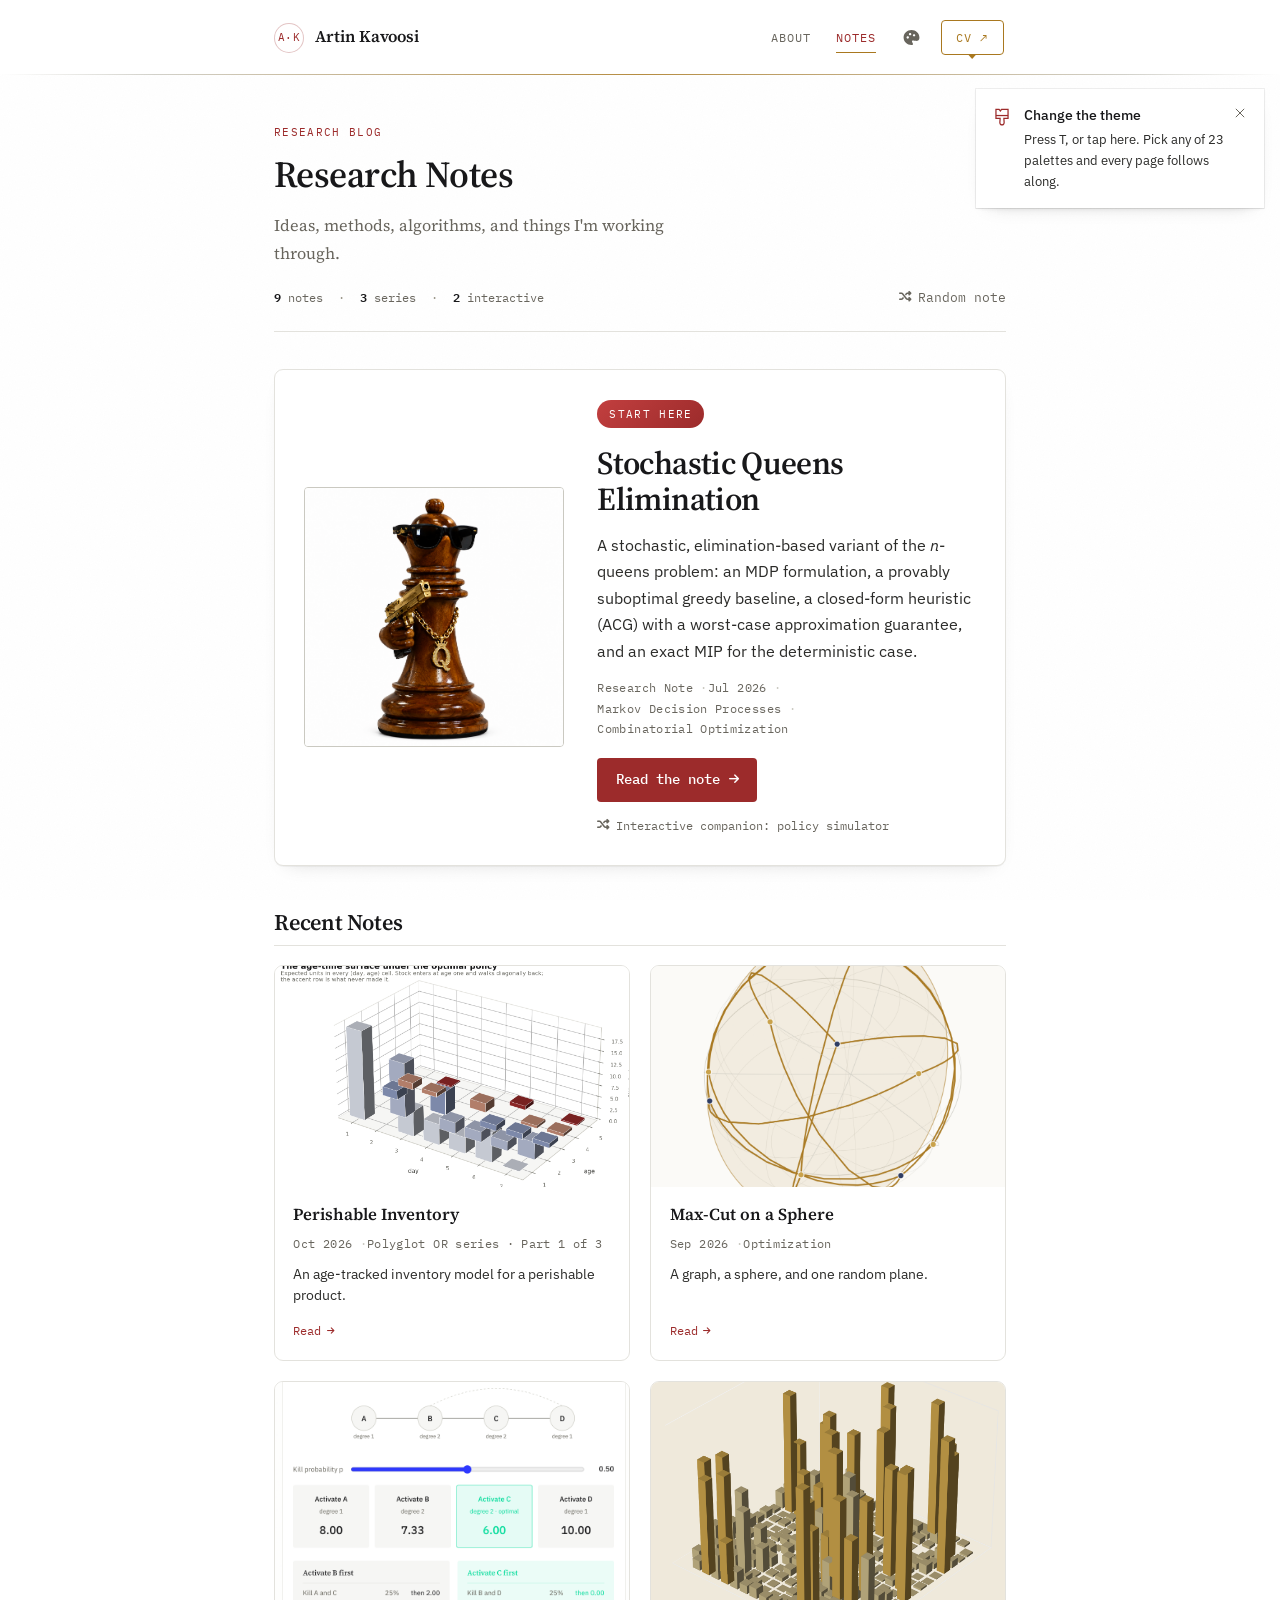
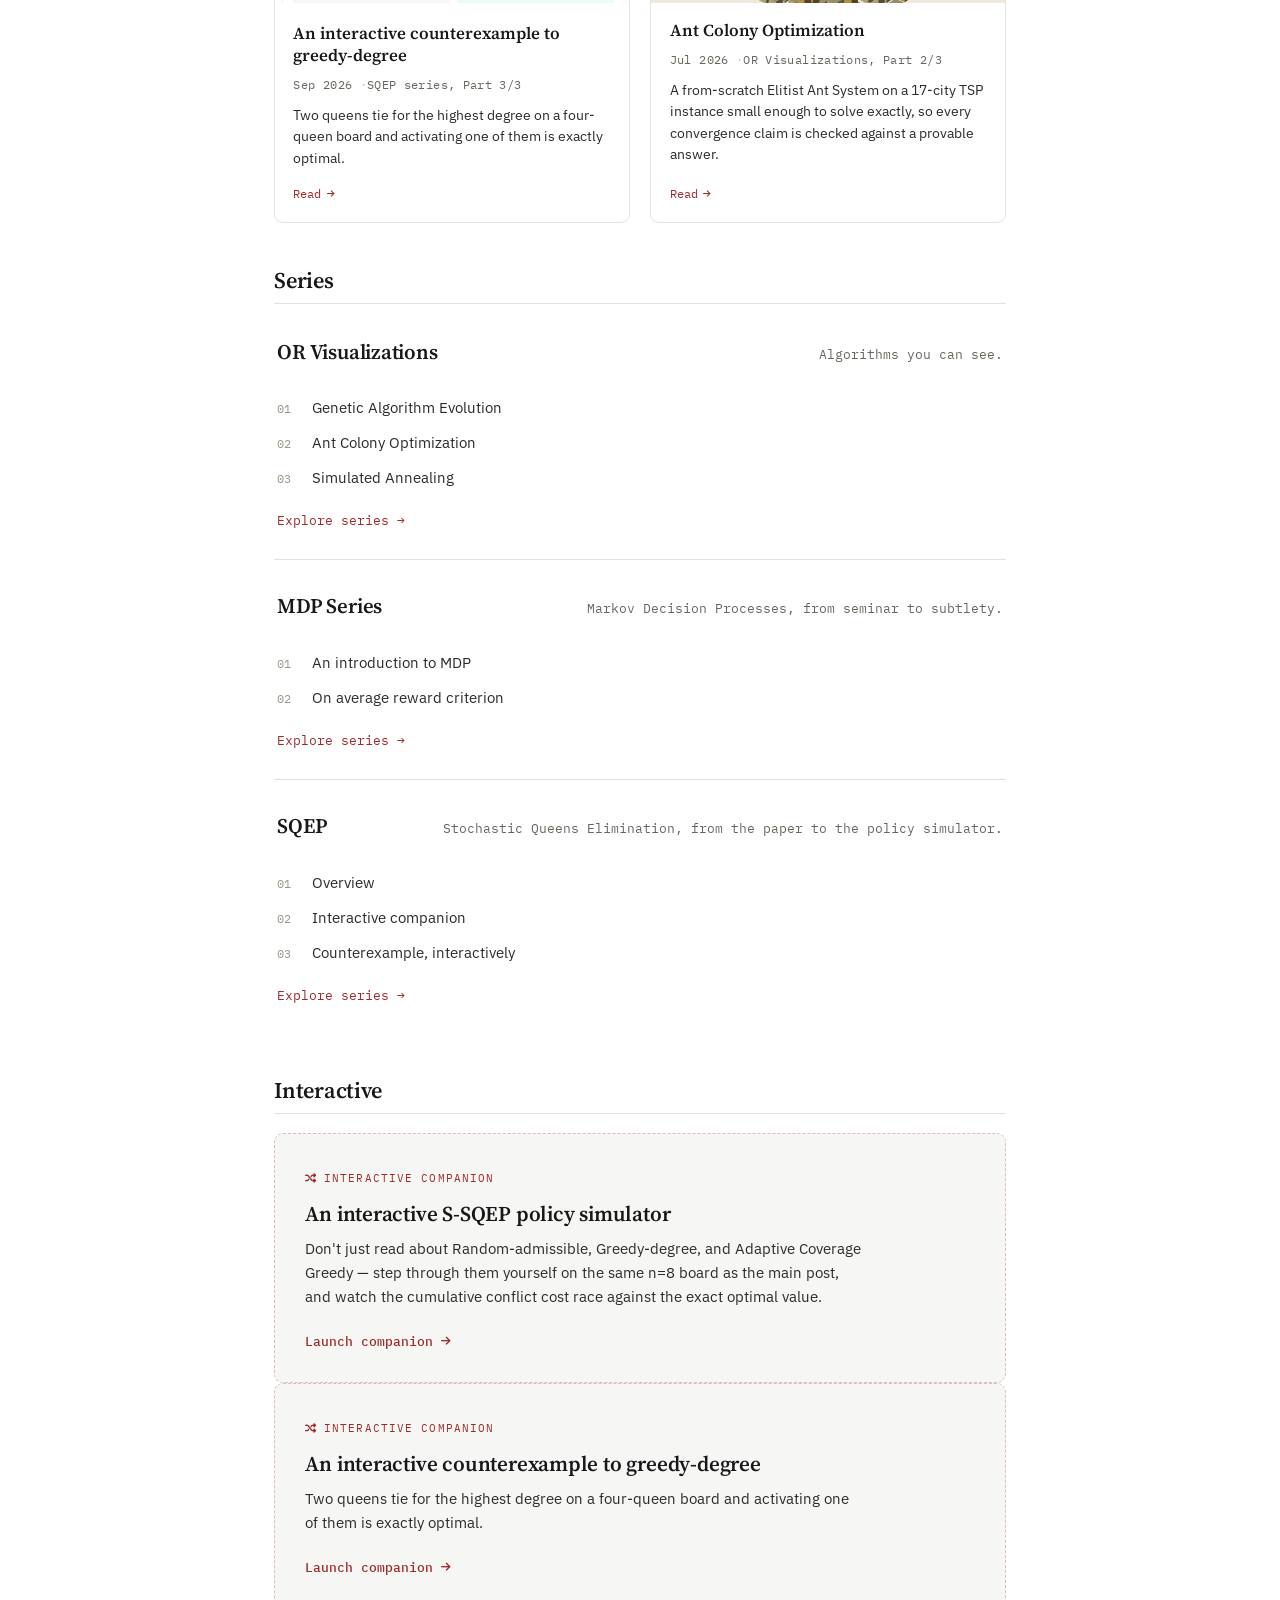
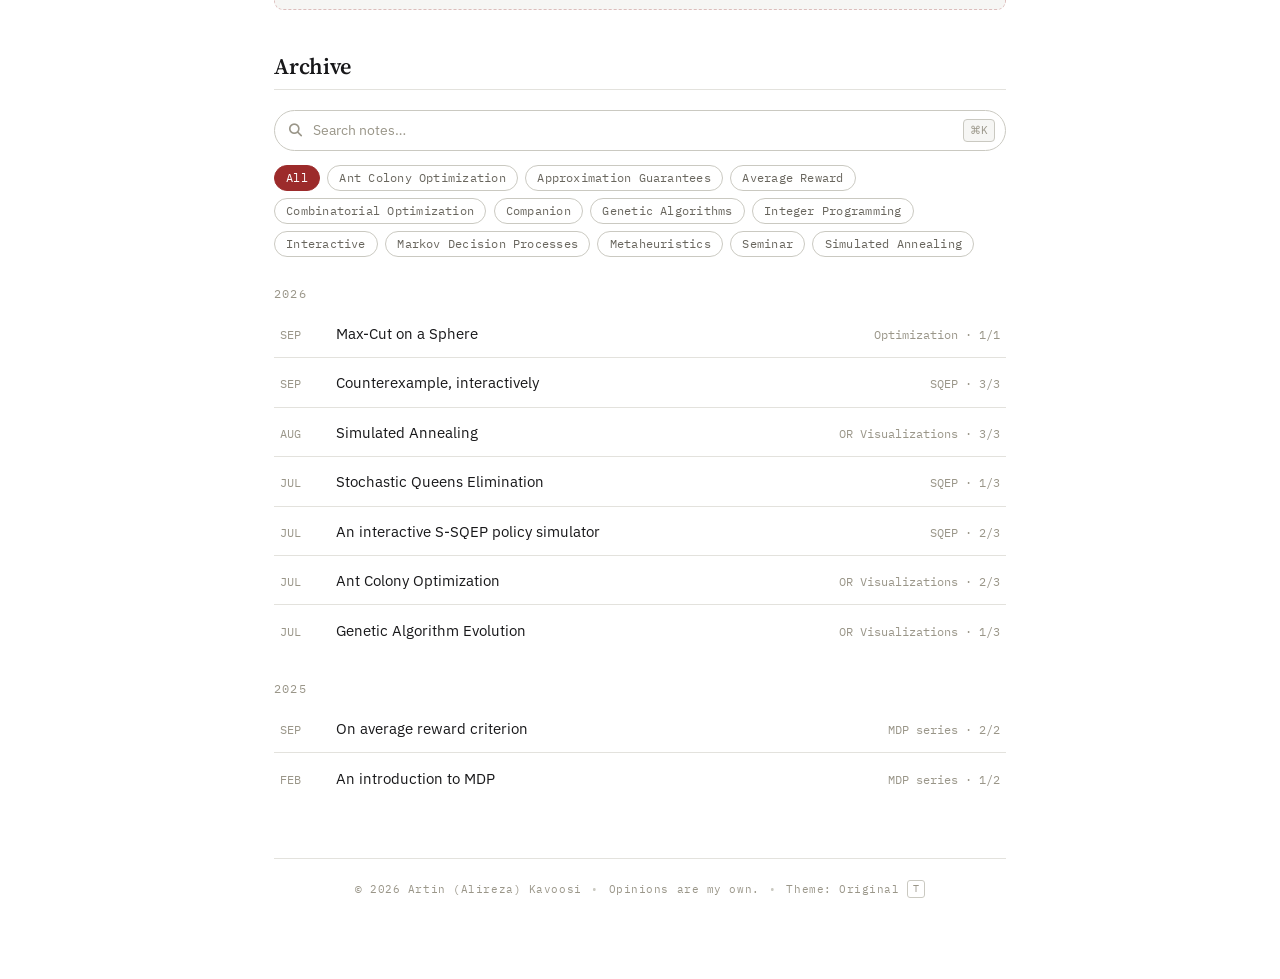
==== commit 892c8084: "Update blog" ====
--- a/blog/index.html
+++ b/blog/index.html
@@ -7,9 +7,10 @@
 
   <title>Research Notes — Artin Kavoosi</title>
   <meta name="viewport" content="width=device-width, initial-scale=1">
-  <meta name="description" content="Notes and posts by Artin Kavoosi on research, operations research, and machine learning.">
+  <meta name="description"
+    content="Notes and posts by Artin Kavoosi on research, operations research, and machine learning.">
   <meta name="theme-color" content="#ffffff">
-  <script>/* Theme boot: apply the saved theme before first paint (see themes.js) */(function(){var d=document.documentElement,t,s;try{t=localStorage.getItem("ak-site-theme");s=localStorage.getItem("ak-site-scheme")}catch(e){}if(!/^[a-z0-9-]{1,40}$/.test(t||"")){t=window.matchMedia&&matchMedia("(prefers-color-scheme: dark)").matches?"tokyo-night":"original";s=t=="original"?"light":"dark"}d.setAttribute("data-theme",t);d.setAttribute("data-scheme",s=="dark"?"dark":"light")})()</script>
+  <script>/* Theme boot: apply the saved theme before first paint (see themes.js) */(function () { var d = document.documentElement, t, s; try { t = localStorage.getItem("ak-site-theme"); s = localStorage.getItem("ak-site-scheme") } catch (e) { } if (!/^[a-z0-9-]{1,40}$/.test(t || "")) { t = window.matchMedia && matchMedia("(prefers-color-scheme: dark)").matches ? "tokyo-night" : "original"; s = t == "original" ? "light" : "dark" } d.setAttribute("data-theme", t); d.setAttribute("data-scheme", s == "dark" ? "dark" : "light") })()</script>
   <link rel="canonical" href="https://akavosi.github.io/blog/">
   <link rel="alternate" type="application/rss+xml" title="Artin Kavoosi — Research Notes" href="../feed.xml">
 
@@ -18,7 +19,9 @@
 
   <link rel="preconnect" href="https://fonts.googleapis.com">
   <link rel="preconnect" href="https://fonts.gstatic.com" crossorigin>
-  <link href="https://fonts.googleapis.com/css2?family=Fraunces:ital,opsz,wght@0,9..144,400;0,9..144,500;0,9..144,600;0,9..144,700;1,9..144,400;1,9..144,500&amp;family=Source+Serif+4:opsz,wght@8..60,400;8..60,500;8..60,600;8..60,700&amp;family=IBM+Plex+Mono:wght@400;500&amp;family=IBM+Plex+Sans:wght@300;400;500;600&amp;display=swap" rel="stylesheet">
+  <link
+    href="https://fonts.googleapis.com/css2?family=Fraunces:ital,opsz,wght@0,9..144,400;0,9..144,500;0,9..144,600;0,9..144,700;1,9..144,400;1,9..144,500&amp;family=Source+Serif+4:opsz,wght@8..60,400;8..60,500;8..60,600;8..60,700&amp;family=IBM+Plex+Mono:wght@400;500&amp;family=IBM+Plex+Sans:wght@300;400;500;600&amp;display=swap"
+    rel="stylesheet">
   <link rel="stylesheet" href="https://cdnjs.cloudflare.com/ajax/libs/font-awesome/6.5.1/css/all.min.css">
 
   <link rel="stylesheet" href="../style.css">
@@ -44,12 +47,17 @@
         <span class="brand-name">Artin Kavoosi</span>
       </a>
 
-              <nav class="nav-links" aria-label="Primary">
-          <a href="../index.html#about">About</a>
-          <a href="index.html" class="active">Notes</a>
-          <button type="button" class="theme-btn" data-theme-picker aria-haspopup="dialog" aria-expanded="false" aria-label="Change website theme"><svg viewBox="0 0 24 24" aria-hidden="true"><path fill="currentColor" fill-rule="evenodd" clip-rule="evenodd" d="M2 12C2 6.71457 6.51697 2.5 12 2.5C17.483 2.5 22 6.71457 22 12C22 13.8878 21.4937 15.1519 20.4345 15.8123C19.4491 16.4266 18.2002 16.3605 17.1496 16.2236C16.7813 16.1757 16.397 16.1121 16.0307 16.0515C15.8617 16.0235 15.6965 15.9962 15.5384 15.9713C15.0184 15.8895 14.5499 15.8295 14.1335 15.8234C13.298 15.8112 12.8925 16.0091 12.671 16.4526C12.539 16.7171 12.5395 17.0363 12.6858 17.4705C12.8149 17.8538 13.0214 18.2277 13.2435 18.63C13.2828 18.7012 13.3226 18.7734 13.3626 18.8465C13.4857 19.0721 13.6169 19.3217 13.7077 19.5624C13.7926 19.7875 13.8875 20.117 13.8161 20.466C13.7303 20.8858 13.4434 21.1713 13.0891 21.3241C12.7768 21.4588 12.3992 21.5 12 21.5C6.51697 21.5 2 17.2854 2 12ZM10.25 6.25C9.42157 6.25 8.75 6.92157 8.75 7.75C8.75 8.57843 9.42157 9.25 10.25 9.25C11.0784 9.25 11.75 8.57843 11.75 7.75C11.75 6.92157 11.0784 6.25 10.25 6.25ZM7.25 10.5C6.42157 10.5 5.75 11.1716 5.75 12C5.75 12.8284 6.42157 13.5 7.25 13.5C8.07843 13.5 8.75 12.8284 8.75 12C8.75 11.1716 8.07843 10.5 7.25 10.5ZM15.25 7.75C14.4216 7.75 13.75 8.42157 13.75 9.25C13.75 10.0784 14.4216 10.75 15.25 10.75C16.0784 10.75 16.75 10.0784 16.75 9.25C16.75 8.42157 16.0784 7.75 15.25 7.75Z"/></svg><span class="theme-btn-tip" aria-hidden="true">Change website theme<kbd>T</kbd></span></button>
-          <a href="../cv.pdf" class="nav-primary" target="_blank" rel="noopener" aria-label="Curriculum Vitae (PDF, opens in new tab)">CV ↗</a>
-        </nav>
+      <nav class="nav-links" aria-label="Primary">
+        <a href="../index.html#about">About</a>
+        <a href="index.html" class="active">Notes</a>
+        <button type="button" class="theme-btn" data-theme-picker aria-haspopup="dialog" aria-expanded="false"
+          aria-label="Change website theme"><svg viewBox="0 0 24 24" aria-hidden="true">
+            <path fill="currentColor" fill-rule="evenodd" clip-rule="evenodd"
+              d="M2 12C2 6.71457 6.51697 2.5 12 2.5C17.483 2.5 22 6.71457 22 12C22 13.8878 21.4937 15.1519 20.4345 15.8123C19.4491 16.4266 18.2002 16.3605 17.1496 16.2236C16.7813 16.1757 16.397 16.1121 16.0307 16.0515C15.8617 16.0235 15.6965 15.9962 15.5384 15.9713C15.0184 15.8895 14.5499 15.8295 14.1335 15.8234C13.298 15.8112 12.8925 16.0091 12.671 16.4526C12.539 16.7171 12.5395 17.0363 12.6858 17.4705C12.8149 17.8538 13.0214 18.2277 13.2435 18.63C13.2828 18.7012 13.3226 18.7734 13.3626 18.8465C13.4857 19.0721 13.6169 19.3217 13.7077 19.5624C13.7926 19.7875 13.8875 20.117 13.8161 20.466C13.7303 20.8858 13.4434 21.1713 13.0891 21.3241C12.7768 21.4588 12.3992 21.5 12 21.5C6.51697 21.5 2 17.2854 2 12ZM10.25 6.25C9.42157 6.25 8.75 6.92157 8.75 7.75C8.75 8.57843 9.42157 9.25 10.25 9.25C11.0784 9.25 11.75 8.57843 11.75 7.75C11.75 6.92157 11.0784 6.25 10.25 6.25ZM7.25 10.5C6.42157 10.5 5.75 11.1716 5.75 12C5.75 12.8284 6.42157 13.5 7.25 13.5C8.07843 13.5 8.75 12.8284 8.75 12C8.75 11.1716 8.07843 10.5 7.25 10.5ZM15.25 7.75C14.4216 7.75 13.75 8.42157 13.75 9.25C13.75 10.0784 14.4216 10.75 15.25 10.75C16.0784 10.75 16.75 10.0784 16.75 9.25C16.75 8.42157 16.0784 7.75 15.25 7.75Z" />
+          </svg><span class="theme-btn-tip" aria-hidden="true">Change website theme<kbd>T</kbd></span></button>
+        <a href="../cv.pdf" class="nav-primary" target="_blank" rel="noopener"
+          aria-label="Curriculum Vitae (PDF, opens in new tab)">CV ↗</a>
+      </nav>
     </div>
   </header>
 
@@ -85,16 +93,20 @@
         </a>
         <div class="featured-note-text">
           <span class="featured-note-kicker">Start here</span>
-          <h2 id="featured-note-title" class="featured-note-title"><a href="posts/sqep.html">Stochastic Queens Elimination</a></h2>
+          <h2 id="featured-note-title" class="featured-note-title"><a href="posts/sqep.html">Stochastic Queens
+              Elimination</a></h2>
           <p class="featured-note-desc">
             A stochastic, elimination-based variant of the <em>n</em>-queens problem: an MDP formulation,
             a provably suboptimal greedy baseline, a closed-form heuristic (ACG) with a worst-case
             approximation guarantee, and an exact MIP for the deterministic case.
           </p>
-          <div class="meta-line"><span>Research Note</span><span>Jul 2026</span><span>Markov Decision Processes</span><span>Combinatorial Optimization</span></div>
+          <div class="meta-line"><span>Research Note</span><span>Jul 2026</span><span>Markov Decision
+              Processes</span><span>Combinatorial Optimization</span></div>
           <div class="featured-note-actions">
-            <a class="featured-note-cta" href="posts/sqep.html">Read the note <i class="fas fa-arrow-right" aria-hidden="true"></i></a>
-            <a class="featured-note-companion" href="posts/sqep-interactive.html"><i class="fas fa-shuffle" aria-hidden="true"></i> Interactive companion: policy simulator</a>
+            <a class="featured-note-cta" href="posts/sqep.html">Read the note <i class="fas fa-arrow-right"
+                aria-hidden="true"></i></a>
+            <a class="featured-note-companion" href="posts/sqep-interactive.html"><i class="fas fa-shuffle"
+                aria-hidden="true"></i> Interactive companion: policy simulator</a>
           </div>
         </div>
       </section>
@@ -103,11 +115,23 @@
            Recent Notes — 2-column editorial grid.
            ========================================================= -->
       <section class="notes-section" aria-labelledby="recent-heading">
-        <div class="notes-section-head"><h2 id="recent-heading">Recent Notes</h2></div>
+        <div class="notes-section-head">
+          <h2 id="recent-heading">Recent Notes</h2>
+        </div>
         <div class="notes-grid">
 
+          <a class="note-card" href="posts/perishable-inventory-age-tracked.html">
+            <span class="card-thumb"><img src="assets/perishable-inventory/age_surface_3d_hero.png" alt=""
+                loading="lazy"></span>
+            <span class="note-card-title">Perishable Inventory</span>
+            <div class="meta-line"><span>Oct 2026</span><span>Polyglot OR series &middot; Part 1 of 3</span></div>
+            <p class="note-card-desc">An age-tracked inventory model for a perishable product.</p>
+            <span class="note-card-read">Read <i class="fas fa-arrow-right" aria-hidden="true"></i></span>
+          </a>
+
           <a class="note-card" href="posts/max-cut-on-a-sphere.html">
-            <span class="card-thumb"><img src="assets/max-cut-on-a-sphere/mcs_hero_poster.png" alt="" loading="lazy"></span>
+            <span class="card-thumb"><img src="assets/max-cut-on-a-sphere/mcs_hero_poster.png" alt=""
+                loading="lazy"></span>
             <span class="note-card-title">Max-Cut on a Sphere</span>
             <div class="meta-line"><span>Sep 2026</span><span>Optimization</span></div>
             <p class="note-card-desc">A graph, a sphere, and one random plane.</p>
@@ -118,26 +142,21 @@
             <span class="card-thumb"><img src="assets/sqep/counterexample.png" alt="" loading="lazy"></span>
             <span class="note-card-title">An interactive counterexample to greedy-degree</span>
             <div class="meta-line"><span>Sep 2026</span><span>SQEP series, Part 3/3</span></div>
-            <p class="note-card-desc">Two queens tie for the highest degree on a four-queen board and activating one of them is exactly optimal.</p>
+            <p class="note-card-desc">Two queens tie for the highest degree on a four-queen board and activating one of
+              them is exactly optimal.</p>
             <span class="note-card-read">Read <i class="fas fa-arrow-right" aria-hidden="true"></i></span>
           </a>
 
-          <a class="note-card" href="posts/simulated-annealing.html">
-            <span class="card-thumb"><img src="assets/simulated-annealing/sa_landscape_3d_hero.png" alt="" loading="lazy"></span>
-            <span class="note-card-title">Simulated Annealing</span>
-            <div class="meta-line"><span>Aug 2026</span><span>OR Visualizations, Part 3/3</span></div>
-            <p class="note-card-desc">A hand-designed energy surface with six wells, and a search that accepts a worse outcome on purpose because it's still hot enough to afford to.</p>
+          <a class="note-card" href="posts/ant-colony-optimization.html">
+            <span class="card-thumb"><img src="assets/ant-colony-optimization/aco_pheromone_3d_hero.png" alt=""
+                loading="lazy"></span>
+            <span class="note-card-title">Ant Colony Optimization</span>
+            <div class="meta-line"><span>Jul 2026</span><span>OR Visualizations, Part 2/3</span></div>
+            <p class="note-card-desc">A from-scratch Elitist Ant System on a 17-city TSP instance small enough to solve
+              exactly, so every convergence claim is checked against a provable answer.</p>
             <span class="note-card-read">Read <i class="fas fa-arrow-right" aria-hidden="true"></i></span>
           </a>
 
-          <a class="note-card" href="posts/ant-colony-optimization.html">
-            <span class="card-thumb"><img src="assets/ant-colony-optimization/aco_pheromone_3d_hero.png" alt="" loading="lazy"></span>
-            <span class="note-card-title">Ant Colony Optimization</span>
-            <div class="meta-line"><span>Jul 2026</span><span>OR Visualizations, Part 2/3</span></div>
-            <p class="note-card-desc">A from-scratch Elitist Ant System on a 17-city TSP instance small enough to solve exactly, so every convergence claim is checked against a provable answer.</p>
-            <span class="note-card-read">Read <i class="fas fa-arrow-right" aria-hidden="true"></i></span>
-          </a>
-
         </div>
       </section>
 
@@ -145,7 +164,9 @@
            Series — curated collections.
            ========================================================= -->
       <section class="series-section" id="series" aria-labelledby="series-heading">
-        <div class="notes-section-head"><h2 id="series-heading">Series</h2></div>
+        <div class="notes-section-head">
+          <h2 id="series-heading">Series</h2>
+        </div>
 
         <article class="series-block">
           <div class="series-block-head">
@@ -153,9 +174,12 @@
             <p>Algorithms you can see.</p>
           </div>
           <ol class="series-parts">
-            <li><span class="series-part-num">01</span><a href="posts/genetic-algorithm-evolution.html">Genetic Algorithm Evolution</a></li>
-            <li><span class="series-part-num">02</span><a href="posts/ant-colony-optimization.html">Ant Colony Optimization</a></li>
-            <li><span class="series-part-num">03</span><a href="posts/simulated-annealing.html">Simulated Annealing</a></li>
+            <li><span class="series-part-num">01</span><a href="posts/genetic-algorithm-evolution.html">Genetic
+                Algorithm Evolution</a></li>
+            <li><span class="series-part-num">02</span><a href="posts/ant-colony-optimization.html">Ant Colony
+                Optimization</a></li>
+            <li><span class="series-part-num">03</span><a href="posts/simulated-annealing.html">Simulated Annealing</a>
+            </li>
           </ol>
           <a class="series-explore" href="posts/genetic-algorithm-evolution.html">Explore series →</a>
         </article>
@@ -179,8 +203,10 @@
           </div>
           <ol class="series-parts">
             <li><span class="series-part-num">01</span><a href="posts/sqep.html">Overview</a></li>
-            <li><span class="series-part-num">02</span><a href="posts/sqep-interactive.html">Interactive companion</a></li>
-            <li><span class="series-part-num">03</span><a href="posts/sqep-counterexample.html">Counterexample, interactively</a></li>
+            <li><span class="series-part-num">02</span><a href="posts/sqep-interactive.html">Interactive companion</a>
+            </li>
+            <li><span class="series-part-num">03</span><a href="posts/sqep-counterexample.html">Counterexample,
+                interactively</a></li>
           </ol>
           <a class="series-explore" href="posts/sqep.html">Explore series →</a>
         </article>
@@ -190,24 +216,31 @@
            Interactive companions.
            ========================================================= -->
       <section class="interactive-section" aria-labelledby="interactive-heading">
-        <div class="notes-section-head"><h2 id="interactive-heading">Interactive</h2></div>
+        <div class="notes-section-head">
+          <h2 id="interactive-heading">Interactive</h2>
+        </div>
         <a class="interactive-card" href="posts/sqep-interactive.html">
           <div class="interactive-card-text">
-            <span class="interactive-card-kicker"><i class="fas fa-shuffle" aria-hidden="true"></i> Interactive companion</span>
+            <span class="interactive-card-kicker"><i class="fas fa-shuffle" aria-hidden="true"></i> Interactive
+              companion</span>
             <h3>An interactive S-SQEP policy simulator</h3>
             <p>Don't just read about Random-admissible, Greedy-degree, and Adaptive Coverage Greedy — step
               through them yourself on the same n=8 board as the main post, and watch the cumulative
               conflict cost race against the exact optimal value.</p>
-            <span class="interactive-card-cta">Launch companion <i class="fas fa-arrow-right" aria-hidden="true"></i></span>
+            <span class="interactive-card-cta">Launch companion <i class="fas fa-arrow-right"
+                aria-hidden="true"></i></span>
           </div>
         </a>
 
         <a class="interactive-card" href="posts/sqep-counterexample.html">
           <div class="interactive-card-text">
-            <span class="interactive-card-kicker"><i class="fas fa-shuffle" aria-hidden="true"></i> Interactive companion</span>
+            <span class="interactive-card-kicker"><i class="fas fa-shuffle" aria-hidden="true"></i> Interactive
+              companion</span>
             <h3>An interactive counterexample to greedy-degree</h3>
-            <p>Two queens tie for the highest degree on a four-queen board and activating one of them is exactly optimal.</p>
-            <span class="interactive-card-cta">Launch companion <i class="fas fa-arrow-right" aria-hidden="true"></i></span>
+            <p>Two queens tie for the highest degree on a four-queen board and activating one of them is exactly
+              optimal.</p>
+            <span class="interactive-card-cta">Launch companion <i class="fas fa-arrow-right"
+                aria-hidden="true"></i></span>
           </div>
         </a>
       </section>
@@ -216,7 +249,9 @@
            Archive — the complete, searchable, filterable record.
            ========================================================= -->
       <section class="archive-section" aria-labelledby="archive-heading">
-        <div class="notes-section-head"><h2 id="archive-heading">Archive</h2></div>
+        <div class="notes-section-head">
+          <h2 id="archive-heading">Archive</h2>
+        </div>
 
         <div class="notes-filter" role="search">
           <div class="notes-search">
@@ -229,31 +264,47 @@
           </div>
         </div>
 
-        <p class="notes-empty" id="notes-empty" hidden>No notes match that search — try a different term or <button type="button" id="notes-empty-reset">clear the filters</button>.</p>
+        <p class="notes-empty" id="notes-empty" hidden>No notes match that search — try a different term or <button
+            type="button" id="notes-empty-reset">clear the filters</button>.</p>
 
         <div class="archive-year-group" data-year="2026">
           <div class="archive-year">2026</div>
           <ul class="archive-list">
             <li class="archive-row" data-tags="integer-programming,combinatorial-optimization">
-              <a href="posts/max-cut-on-a-sphere.html"><span class="archive-month">Sep</span><span class="archive-title">Max-Cut on a Sphere</span><span class="archive-type">Optimization · 1/1</span></a>
-            </li>
-            <li class="archive-row" data-tags="integer-programming,markov-decision-processes,companion,interactive,combinatorial-optimization">
-              <a href="posts/sqep-counterexample.html"><span class="archive-month">Sep</span><span class="archive-title">Counterexample, interactively</span><span class="archive-type">SQEP · 3/3</span></a>
+              <a href="posts/max-cut-on-a-sphere.html"><span class="archive-month">Sep</span><span
+                  class="archive-title">Max-Cut on a Sphere</span><span class="archive-type">Optimization ·
+                  1/1</span></a>
+            </li>
+            <li class="archive-row"
+              data-tags="integer-programming,markov-decision-processes,companion,interactive,combinatorial-optimization">
+              <a href="posts/sqep-counterexample.html"><span class="archive-month">Sep</span><span
+                  class="archive-title">Counterexample, interactively</span><span class="archive-type">SQEP ·
+                  3/3</span></a>
             </li>
             <li class="archive-row" data-tags="simulated-annealing,metaheuristics">
-              <a href="posts/simulated-annealing.html"><span class="archive-month">Aug</span><span class="archive-title">Simulated Annealing</span><span class="archive-type">OR Visualizations · 3/3</span></a>
-            </li>
-            <li class="archive-row" data-tags="markov-decision-processes,combinatorial-optimization,approximation-guarantees">
-              <a href="posts/sqep.html"><span class="archive-month">Jul</span><span class="archive-title">Stochastic Queens Elimination</span><span class="archive-type">SQEP · 1/3</span></a>
-            </li>
-            <li class="archive-row" data-tags="integer-programming,markov-decision-processes,companion,interactive,combinatorial-optimization">
-              <a href="posts/sqep-interactive.html"><span class="archive-month">Jul</span><span class="archive-title">An interactive S-SQEP policy simulator</span><span class="archive-type">SQEP · 2/3</span></a>
+              <a href="posts/simulated-annealing.html"><span class="archive-month">Aug</span><span
+                  class="archive-title">Simulated Annealing</span><span class="archive-type">OR Visualizations ·
+                  3/3</span></a>
+            </li>
+            <li class="archive-row"
+              data-tags="markov-decision-processes,combinatorial-optimization,approximation-guarantees">
+              <a href="posts/sqep.html"><span class="archive-month">Jul</span><span class="archive-title">Stochastic
+                  Queens Elimination</span><span class="archive-type">SQEP · 1/3</span></a>
+            </li>
+            <li class="archive-row"
+              data-tags="integer-programming,markov-decision-processes,companion,interactive,combinatorial-optimization">
+              <a href="posts/sqep-interactive.html"><span class="archive-month">Jul</span><span class="archive-title">An
+                  interactive S-SQEP policy simulator</span><span class="archive-type">SQEP · 2/3</span></a>
             </li>
             <li class="archive-row" data-tags="ant-colony-optimization,metaheuristics">
-              <a href="posts/ant-colony-optimization.html"><span class="archive-month">Jul</span><span class="archive-title">Ant Colony Optimization</span><span class="archive-type">OR Visualizations · 2/3</span></a>
+              <a href="posts/ant-colony-optimization.html"><span class="archive-month">Jul</span><span
+                  class="archive-title">Ant Colony Optimization</span><span class="archive-type">OR Visualizations ·
+                  2/3</span></a>
             </li>
             <li class="archive-row" data-tags="genetic-algorithms,metaheuristics">
-              <a href="posts/genetic-algorithm-evolution.html"><span class="archive-month">Jul</span><span class="archive-title">Genetic Algorithm Evolution</span><span class="archive-type">OR Visualizations · 1/3</span></a>
+              <a href="posts/genetic-algorithm-evolution.html"><span class="archive-month">Jul</span><span
+                  class="archive-title">Genetic Algorithm Evolution</span><span class="archive-type">OR Visualizations ·
+                  1/3</span></a>
             </li>
           </ul>
         </div>
@@ -262,10 +313,12 @@
           <div class="archive-year">2025</div>
           <ul class="archive-list">
             <li class="archive-row" data-tags="markov-decision-processes,average-reward">
-              <a href="posts/acmdp.html"><span class="archive-month">Sep</span><span class="archive-title">On average reward criterion</span><span class="archive-type">MDP series · 2/2</span></a>
+              <a href="posts/acmdp.html"><span class="archive-month">Sep</span><span class="archive-title">On average
+                  reward criterion</span><span class="archive-type">MDP series · 2/2</span></a>
             </li>
             <li class="archive-row" data-tags="markov-decision-processes,seminar">
-              <a href="posts/mdp.html"><span class="archive-month">Feb</span><span class="archive-title">An introduction to MDP</span><span class="archive-type">MDP series · 1/2</span></a>
+              <a href="posts/mdp.html"><span class="archive-month">Feb</span><span class="archive-title">An introduction
+                  to MDP</span><span class="archive-type">MDP series · 1/2</span></a>
             </li>
           </ul>
         </div>
@@ -274,7 +327,8 @@
       <footer class="site-footer">
         <span>© <span id="year"></span> Artin (Alireza) Kavoosi</span>
         <span class="footer-disclaimer">Opinions are my own.</span>
-        <button type="button" class="footer-theme" data-theme-picker aria-haspopup="dialog" aria-expanded="false">Theme: <span data-theme-name>Original</span><kbd aria-hidden="true">T</kbd></button>
+        <button type="button" class="footer-theme" data-theme-picker aria-haspopup="dialog" aria-expanded="false">Theme:
+          <span data-theme-name>Original</span><kbd aria-hidden="true">T</kbd></button>
       </footer>
 
     </div>
@@ -288,4 +342,4 @@
   <script src="../themes.js" defer></script>
 </body>
 
-</html>
+</html>
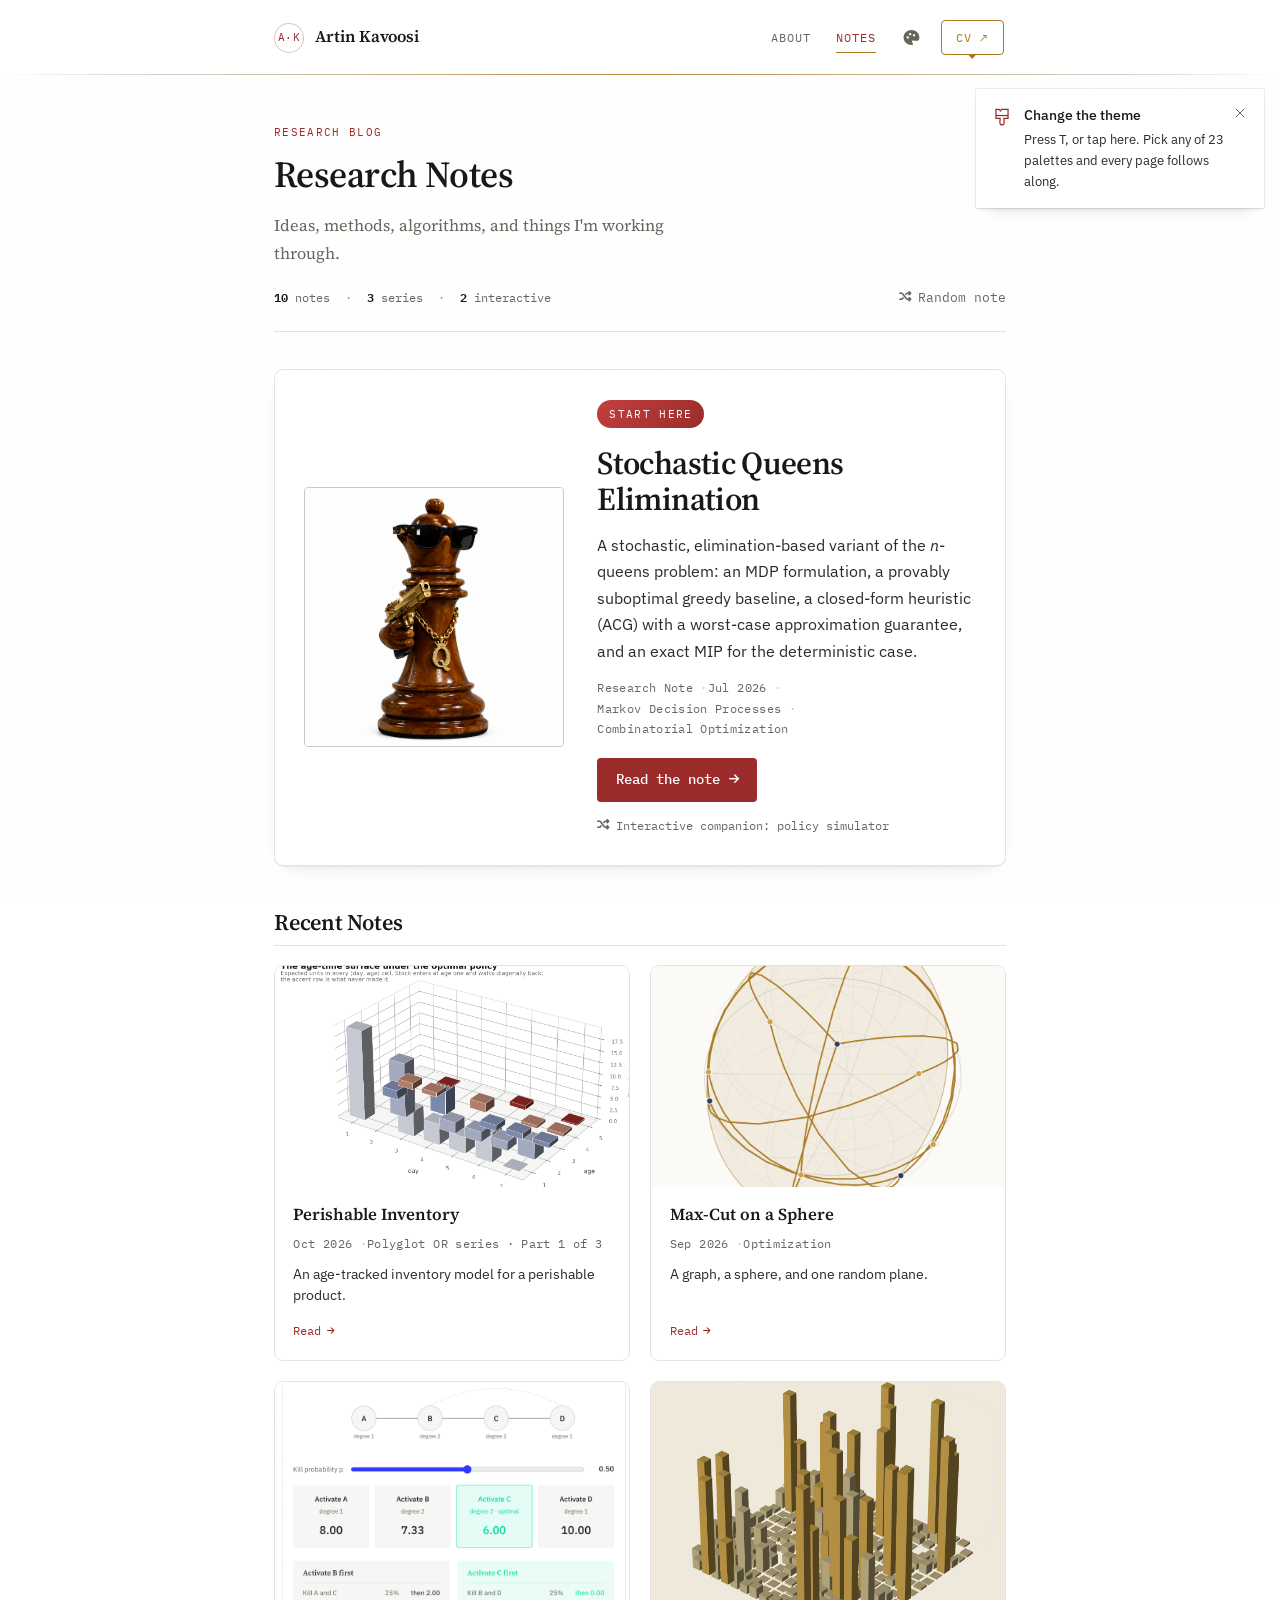
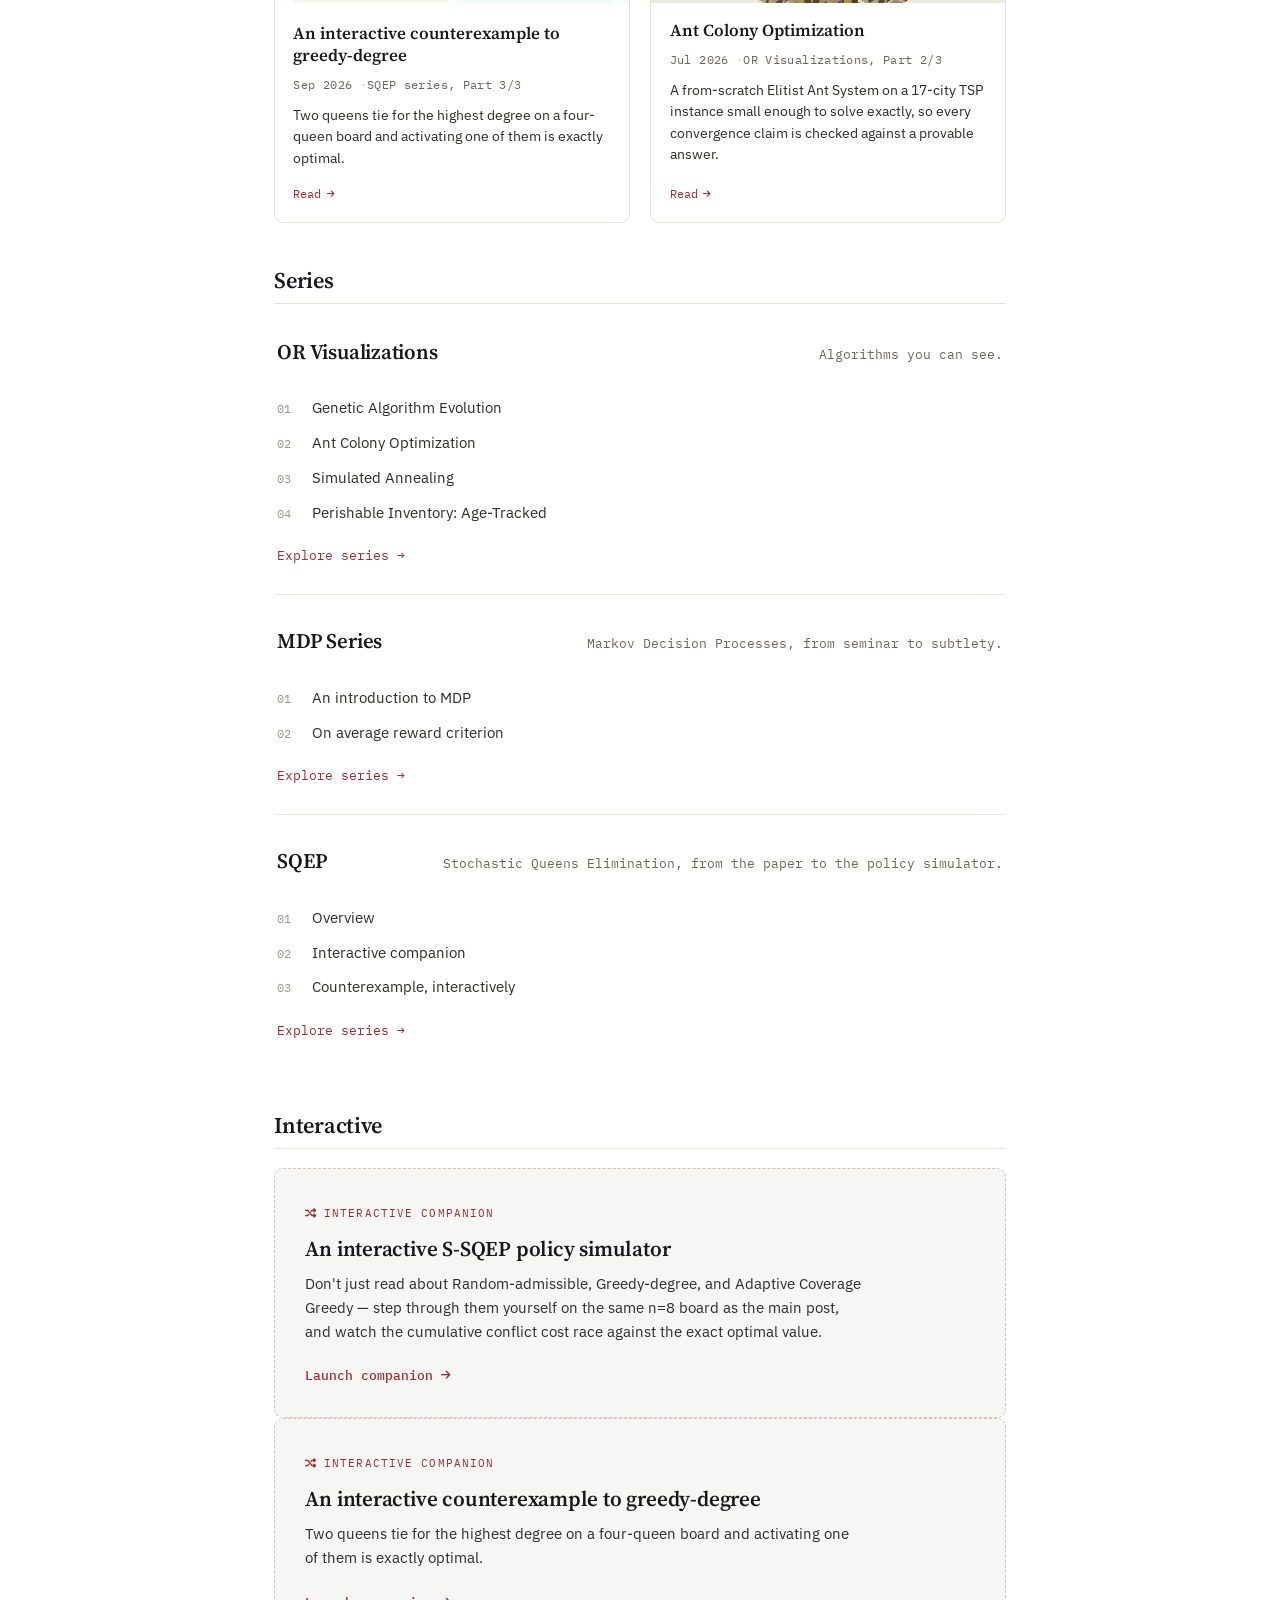
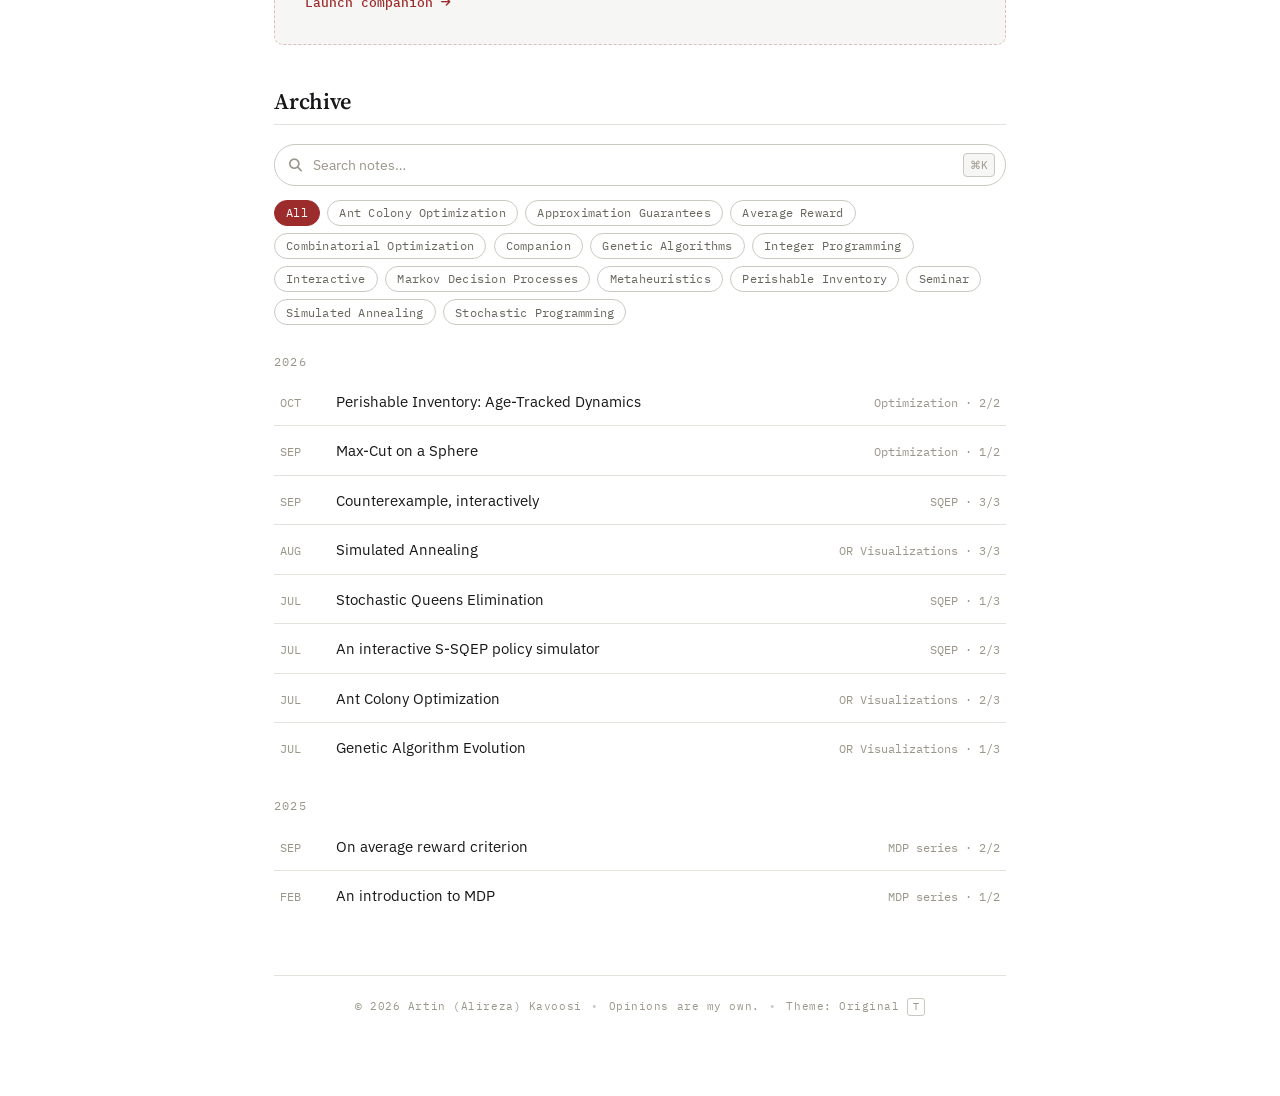
==== commit 8771216a: "Update blog page" ====
--- a/blog/index.html
+++ b/blog/index.html
@@ -72,9 +72,9 @@
 
       <div class="blog-hero-bar">
         <div class="blog-stats" id="blog-stats">
-          <span><strong id="stat-notes">9</strong> notes</span>
+          <span><strong id="stat-notes">10</strong> notes</span>
           <span class="blog-stats-sep">&middot;</span>
-          <span><strong id="stat-series">3</strong> series</span>
+          <span><strong id="stat-series">4</strong> series</span>
           <span class="blog-stats-sep">&middot;</span>
           <span><strong id="stat-interactive">2</strong> interactive</span>
         </div>
@@ -180,6 +180,9 @@
                 Optimization</a></li>
             <li><span class="series-part-num">03</span><a href="posts/simulated-annealing.html">Simulated Annealing</a>
             </li>
+            <li><span class="series-part-num">04</span><a href="posts/perishable-inventory-age-tracked.html">Perishable
+                Inventory: Age-Tracked</a></li>
+
           </ol>
           <a class="series-explore" href="posts/genetic-algorithm-evolution.html">Explore series →</a>
         </article>
@@ -270,10 +273,15 @@
         <div class="archive-year-group" data-year="2026">
           <div class="archive-year">2026</div>
           <ul class="archive-list">
+            <li class="archive-row" data-tags="integer-programming,Perishable Inventory,Stochastic Programming">
+              <a href="posts/perishable-inventory-age-tracked.html"><span class="archive-month">Oct</span><span
+                  class="archive-title">Perishable Inventory: Age-Tracked Dynamics</span><span
+                    class="archive-type">Optimization · 2/2</span></a>
+            </li>
             <li class="archive-row" data-tags="integer-programming,combinatorial-optimization">
               <a href="posts/max-cut-on-a-sphere.html"><span class="archive-month">Sep</span><span
                   class="archive-title">Max-Cut on a Sphere</span><span class="archive-type">Optimization ·
-                  1/1</span></a>
+                  1/2</span></a>
             </li>
             <li class="archive-row"
               data-tags="integer-programming,markov-decision-processes,companion,interactive,combinatorial-optimization">
